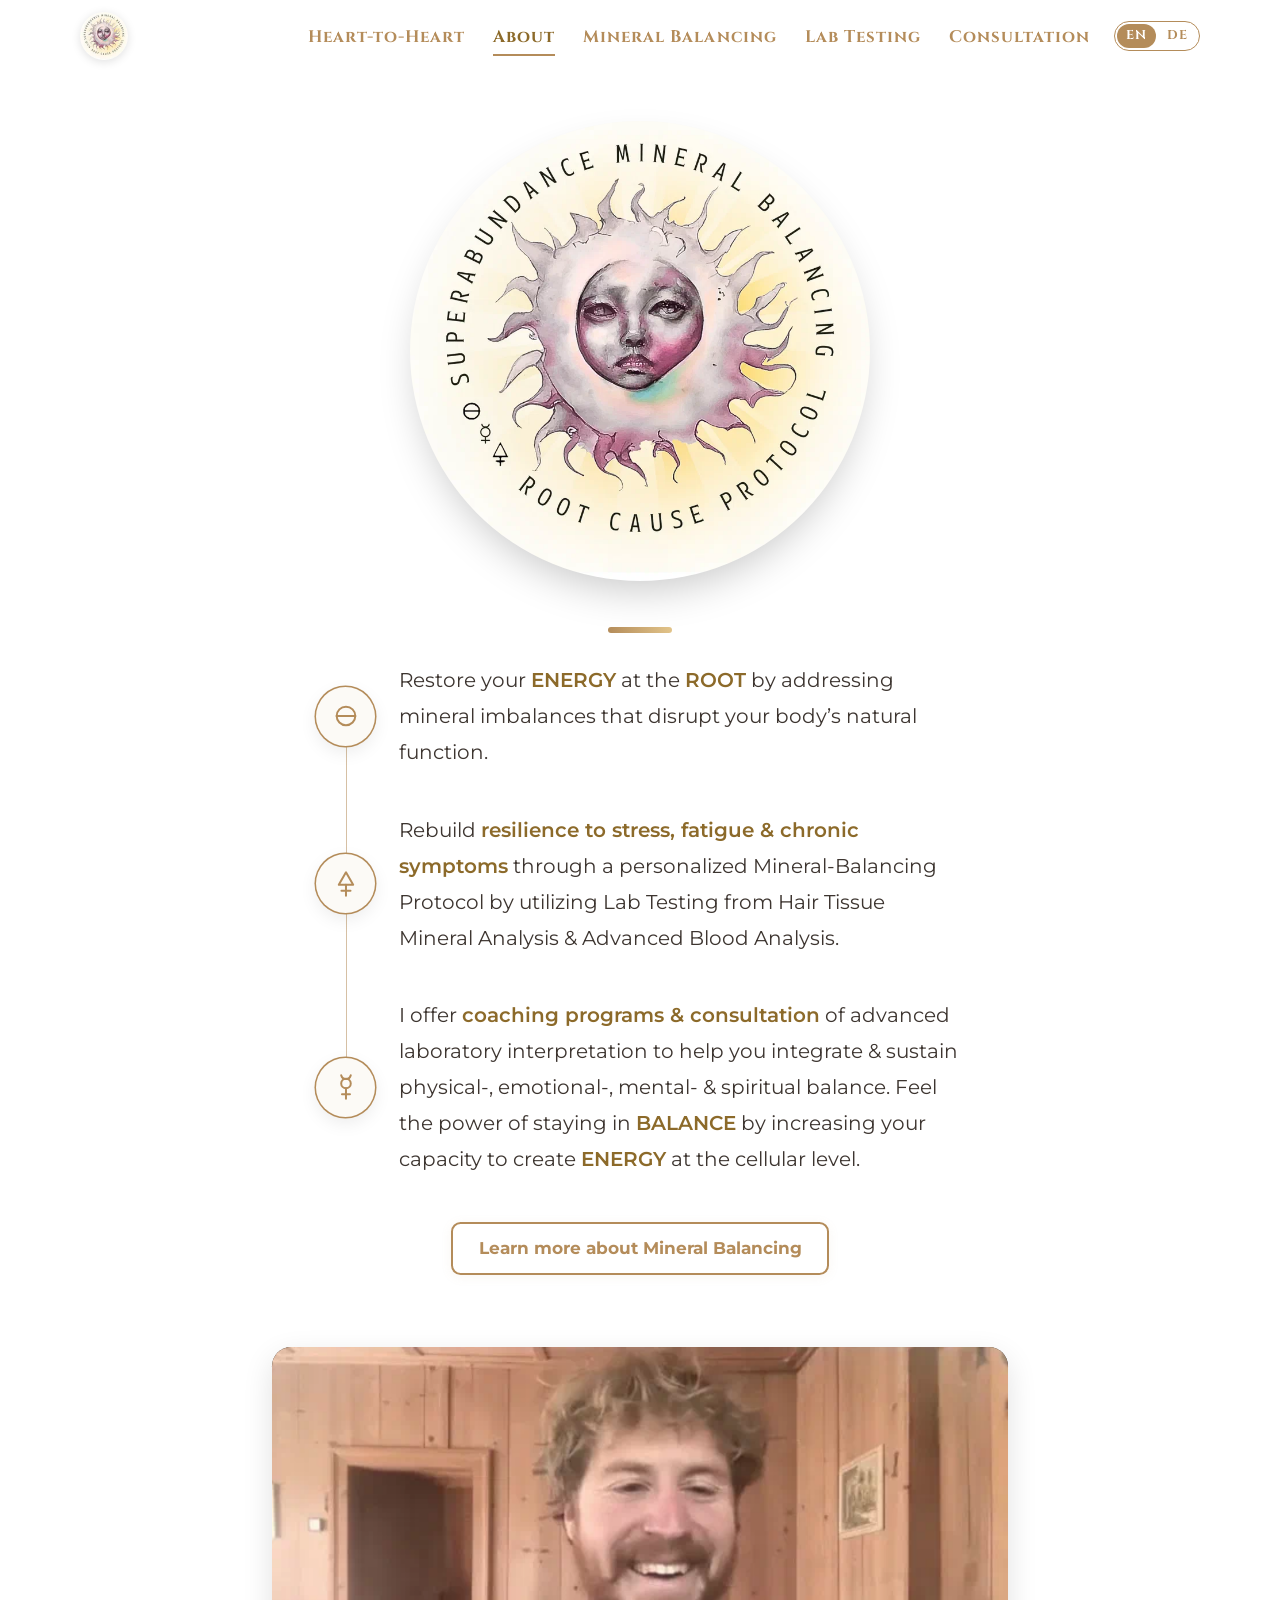
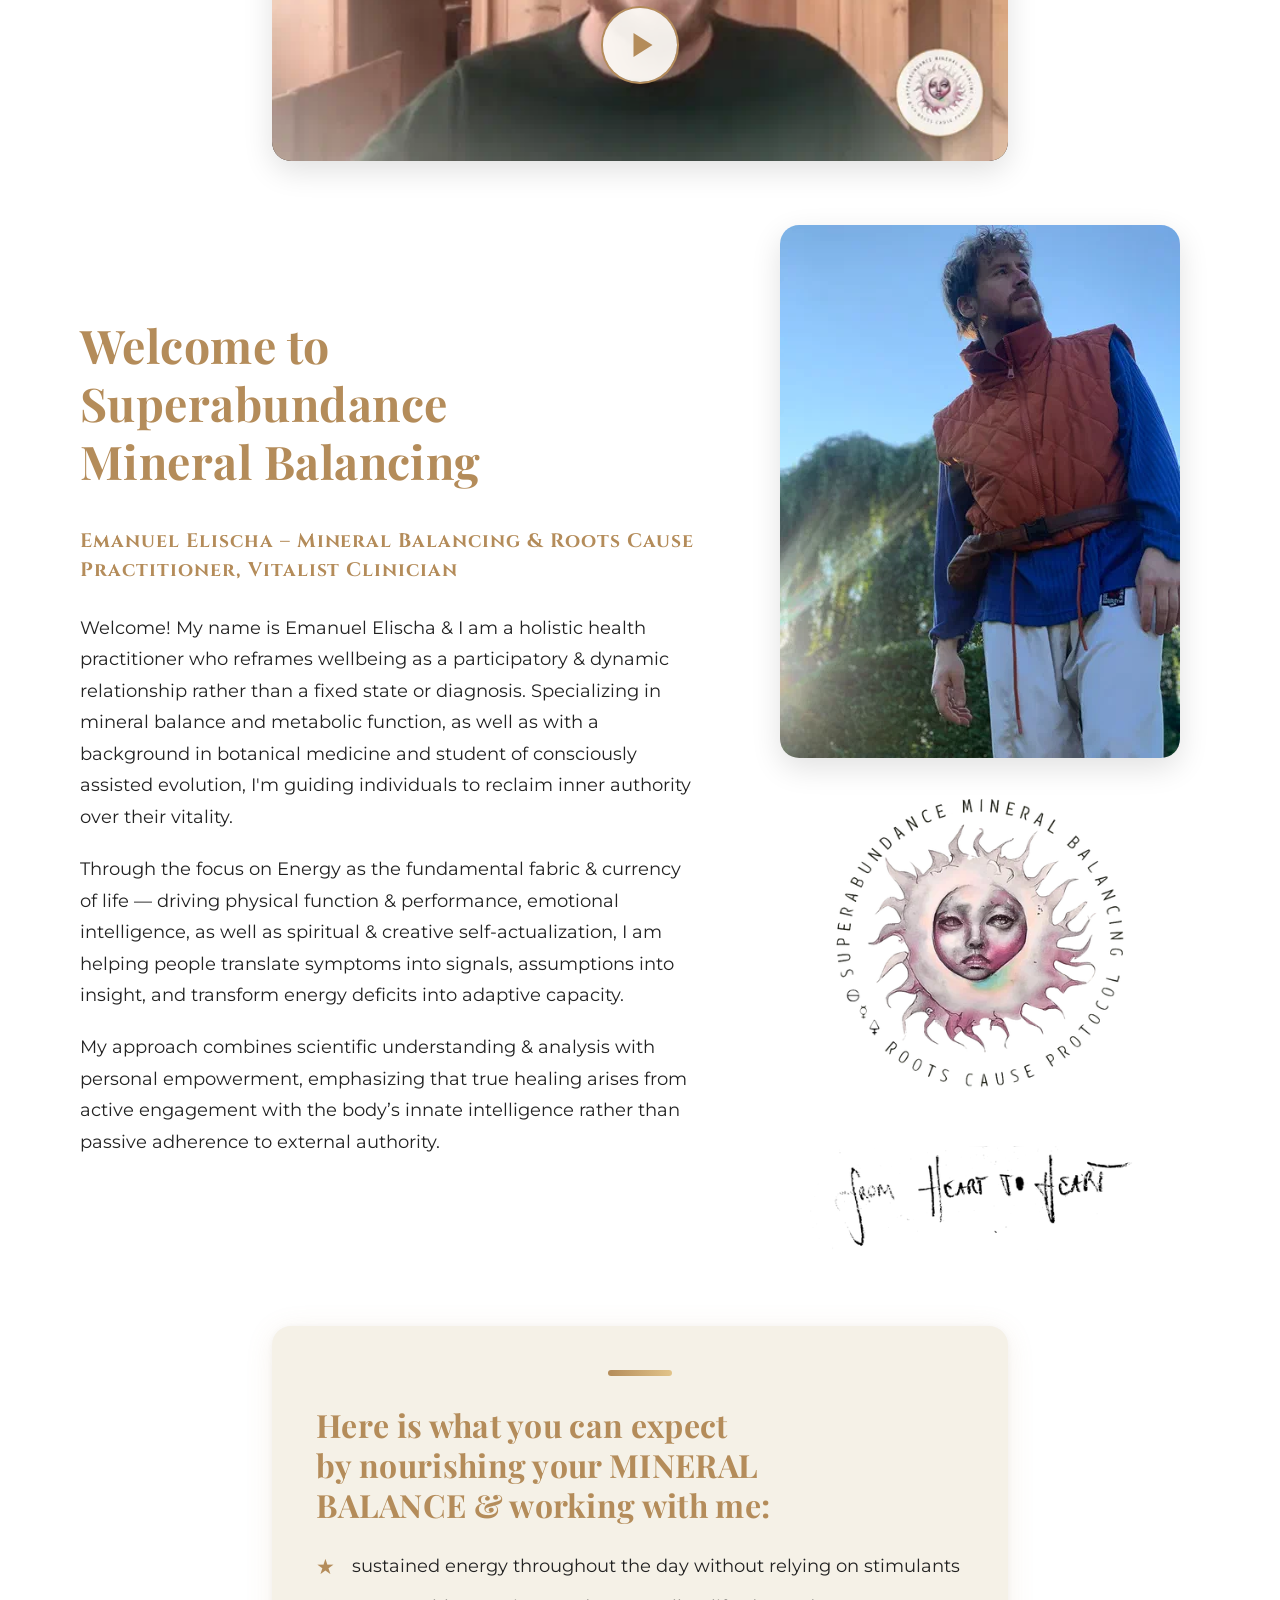
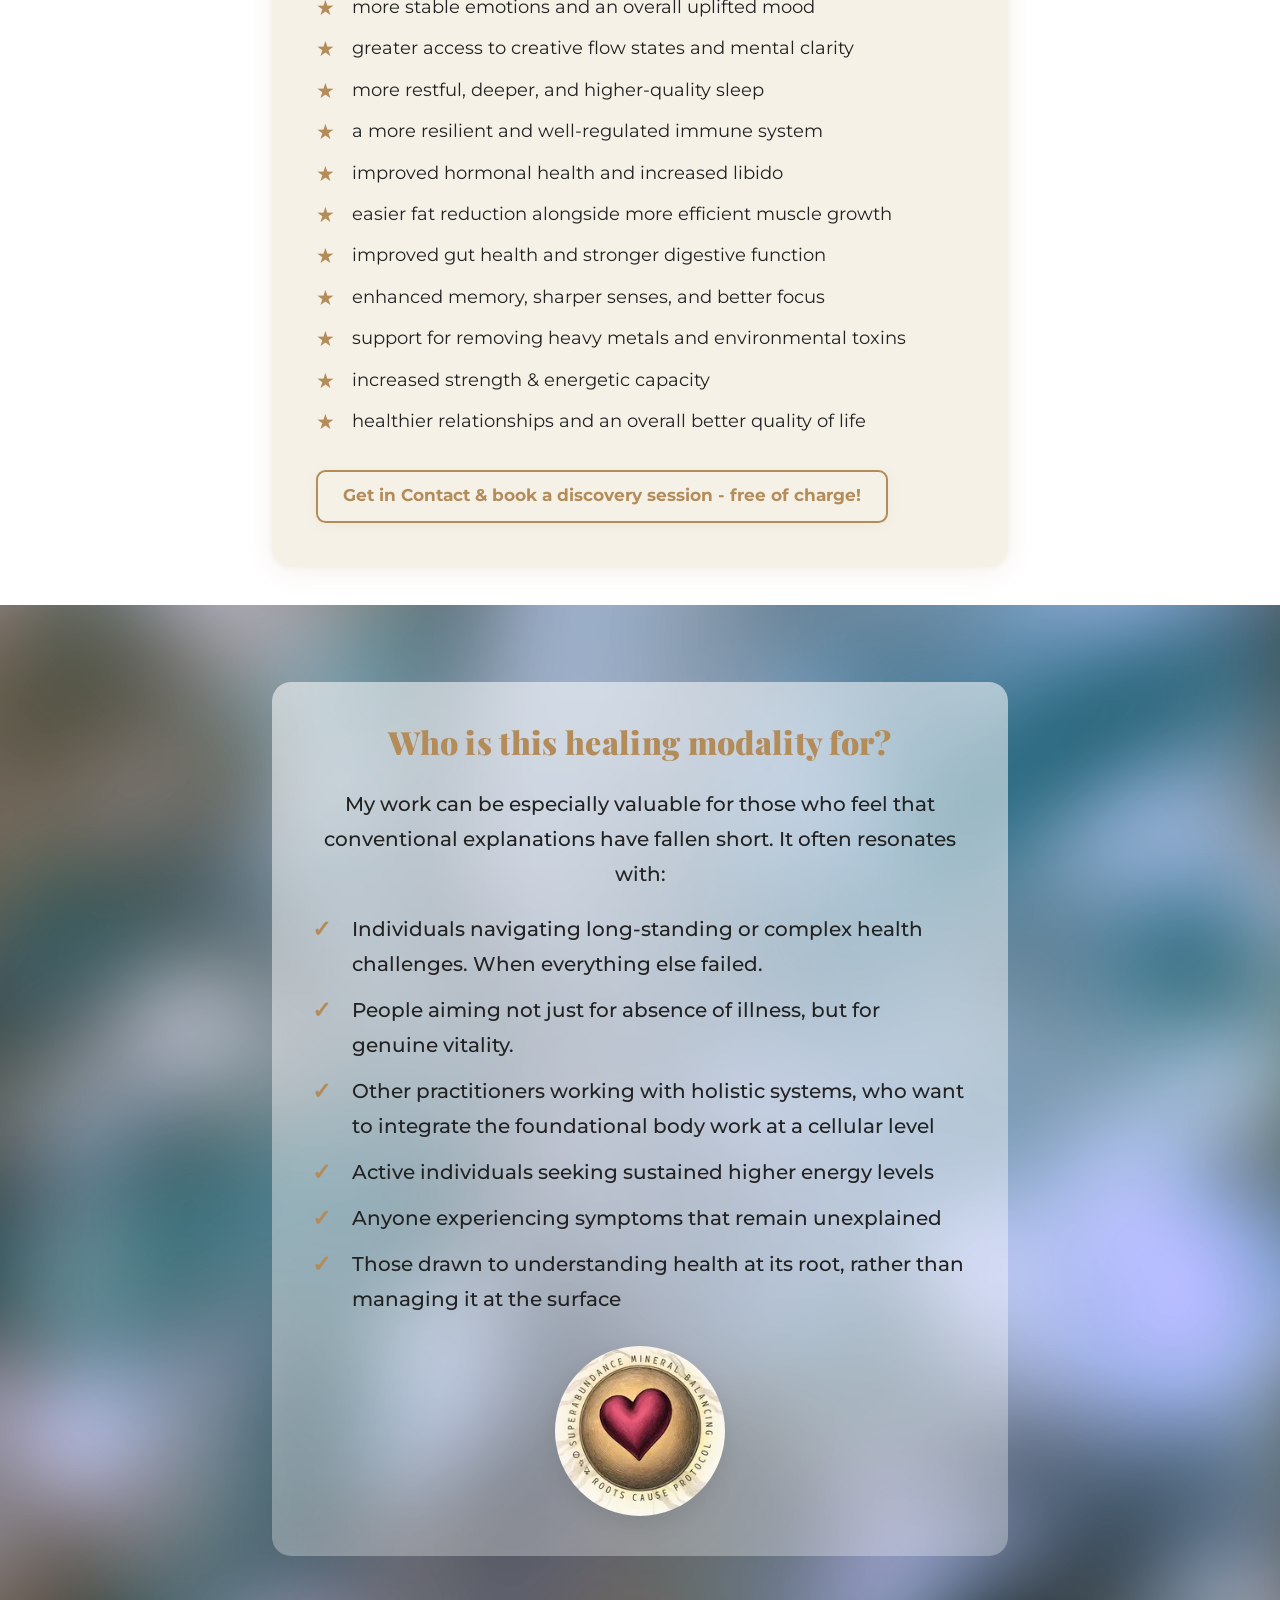
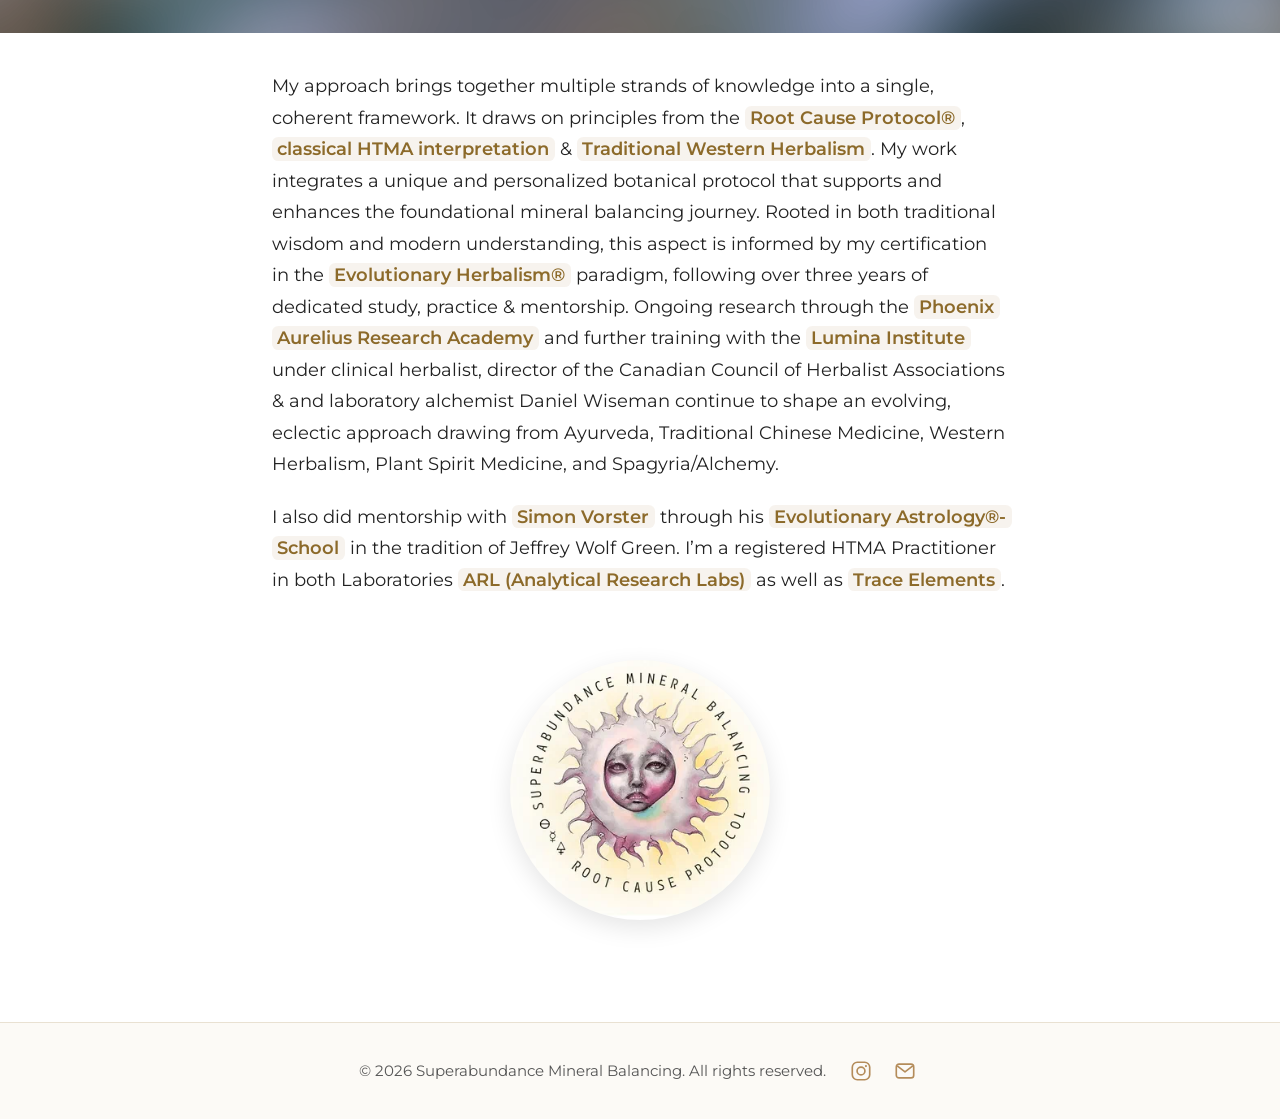
==== index.html @ fc43123b "Publish website – 2026-11-12 09:58" ====
<!doctype html><html lang=en><head><meta name=generator content="Hugo 0.167.0"><meta charset=utf-8><script>document.documentElement.classList.add("js")</script><meta name=viewport content="width=device-width,initial-scale=1"><title>Superabundance Mineral Balancing</title><meta property="og:title" content="Superabundance Mineral Balancing"><meta property="og:type" content="website"><meta property="og:url" content="https://www.mineralbalance.art/index.html"><link rel=canonical href=https://www.mineralbalance.art/index.html><link rel=alternate hreflang=en href=https://www.mineralbalance.art/index.html><link rel=alternate hreflang=de-CH href=https://www.mineralbalance.art/de/index.html><link rel=alternate hreflang=x-default href=https://www.mineralbalance.art/index.html><meta name=theme-color content="#b48c5a"><meta property="og:image" content="https://www.mineralbalance.art/images/logo_hu_8a85af914919e62c.png"><link rel=icon type=image/png href=/images/logo_hu_637a276c132815b5.png><link rel=apple-touch-icon href=/images/logo_hu_89be83c4764aff79.png><link rel=preload href=/fonts/montserrat-latin-400-normal.woff2 as=font type=font/woff2 crossorigin><link rel=preload href=/fonts/playfair-display-latin-700-normal.woff2 as=font type=font/woff2 crossorigin><link rel=stylesheet href=/css/main.min.4b8fcf75a2ac9144c8eb5d2b32657d158ca0a9633db8b2540207feea4e551b35.css integrity="sha256-S4/PdaKskUTI610rMmV9FYygqWM9uLJUAgf+6k5VGzU="></head><body><header class=site-header id=top><div class=site-header__inner><a class=site-header__logo href=/index.html><img src=/images/logo_hu_9837715780689962.webp srcset="/images/logo_hu_80799348069d37bd.webp 96w, /images/logo_hu_9837715780689962.webp 192w" sizes=48px width=192 height=192 alt="Superabundance Mineral Balancing Logo" loading=eager decoding=async>
</a><button class=menu-toggle type=button aria-controls=site-nav aria-expanded=false aria-label=Menu>
<span></span><span></span><span></span></button><nav class=site-nav id=site-nav><ul><li><a href=/heart-to-heart.html>Heart-to-Heart</a></li><li><a href=/index.html aria-current=page>About</a></li><li><a href=/mineral-balancing.html>Mineral Balancing</a></li><li><a href=/lab-testing.html>Lab Testing</a></li><li><a href=/consultation.html>Consultation</a></li></ul></nav><nav class=lang-switch aria-label=Language><span class="lang-switch__item is-current" aria-current=true>EN</span>
<a class=lang-switch__item href=/de/index.html hreflang=de-CH lang=de-CH title=Deutsch>DE</a></nav></div></header><main id=main><div class=big-logo><img src=/images/logo_hu_7014ba922950f0e9.webp srcset="/images/logo_hu_47f7d34fcc0cd9c9.webp 400w, /images/logo_hu_7014ba922950f0e9.webp 800w" sizes="(max-width: 600px) 80vw, 460px" width=800 height=800 alt="Superabundance Mineral Balancing Logo" loading=eager decoding=async class=big-logo__img></div><section data-section=0 class="block block--symbols"><div class="container container--narrow"><div class="card card--cream reveal"><span class=accent-bar aria-hidden=true></span><ul class=symbols><li><span class="symbols__icon symbols__icon--svg" aria-hidden=true><svg viewBox="0 0 24 24" focusable="false"><circle cx="12" cy="12" r="7"/><path d="M5 12h14"/></svg></span><div class=symbols__text>Restore your <strong>ENERGY</strong> at the <strong>ROOT</strong> by addressing mineral imbalances that disrupt your body’s natural function.</div></li><li><span class="symbols__icon symbols__icon--svg" aria-hidden=true><svg viewBox="0 0 24 24" focusable="false"><path d="M12 3.2 6.6 12.6h10.8z"/><path d="M12 12.6v8.2M8.6 17h6.8"/></svg></span><div class=symbols__text>Rebuild <strong>resilience to stress, fatigue & chronic symptoms</strong> through a personalized Mineral-Balancing Protocol by utilizing Lab Testing from Hair Tissue Mineral Analysis & Advanced Blood Analysis.</div></li><li><span class="symbols__icon symbols__icon--svg" aria-hidden=true><svg viewBox="0 0 24 24" focusable="false"><path d="M8.4 3.2a3.7 3.7.0 007.2.0"/><circle cx="12" cy="9.4" r="3.6"/><path d="M12 13v7.8M9 17.4h6"/></svg></span><div class=symbols__text>I offer <strong>coaching programs & consultation</strong> of advanced laboratory interpretation to help you integrate & sustain physical-, emotional-, mental- & spiritual balance. Feel the power of staying in <mark>BALANCE</mark> by increasing your capacity to create <mark>ENERGY</mark> at the cellular level.</div></li></ul><p class=btn-row><a class=btn href=/mineral-balancing.html>Learn more about Mineral Balancing</a></p></div></div></section><section data-section=1 class="block block--video"><div class="container container--narrow"><div class="video reveal" data-yt=_yF64NBjmhI><button class=video__play type=button aria-label="Play the video: Emanuel Elischa in conversation with The Root Cause Protocol – a student story"><img src=/images/video-rcp-student-story_hu_69161c2878de1433.webp srcset="/images/video-rcp-student-story_hu_a04763334214ba7d.webp 640w, /images/video-rcp-student-story_hu_e2fc610ab029ebe3.webp 960w, /images/video-rcp-student-story_hu_69161c2878de1433.webp 1280w" sizes="(max-width: 700px) 92vw, 620px" width=1280 height=720 alt loading=lazy decoding=async class=video__poster>
<span class=video__btn aria-hidden=true></span></button></div></div></section><section data-section=2 class="block block--bio"><div class="container bio"><div class="bio__text reveal"><h1 class="heading heading--xl">Welcome to Superabundance Mineral Balancing</h1><p class=eyebrow>Emanuel Elischa – Mineral Balancing & Roots Cause Practitioner, Vitalist Clinician</p><div class=prose><p>Welcome! My name is Emanuel Elischa & I am a holistic health practitioner who reframes wellbeing as a participatory & dynamic relationship rather than a fixed state or diagnosis. Specializing in mineral balance and metabolic function, as well as with a background in botanical medicine and student of consciously assisted evolution, I'm guiding individuals to reclaim inner authority over their vitality.</p><p>Through the focus on Energy as the fundamental fabric & currency of life — driving physical function & performance, emotional intelligence, as well as spiritual & creative self-actualization, I am helping people translate symptoms into signals, assumptions into insight, and transform energy deficits into adaptive capacity.</p><p>My approach combines scientific understanding & analysis with personal empowerment, emphasizing that true healing arises from active engagement with the body’s innate intelligence rather than passive adherence to external authority.</p></div></div><div class="bio__images reveal"><img src=/images/bio-picture_hu_fc9cd95ae36ad8bd.webp srcset="/images/bio-picture_hu_140bb33b3e9c72e7.webp 400w, /images/bio-picture_hu_fc9cd95ae36ad8bd.webp 800w" sizes="(max-width: 860px) 80vw, 400px" width=800 height=1067 alt="Emanuel Elischa" loading=lazy decoding=async class=bio__photo><img src=/images/logo-ii_hu_272fe76ad7a1bd4b.webp srcset="/images/logo-ii_hu_db024f4088c78225.webp 400w, /images/logo-ii_hu_272fe76ad7a1bd4b.webp 800w" sizes="(max-width: 860px) 80vw, 400px" width=800 height=800 alt="Logo II" loading=lazy decoding=async class=bio__deco><img src=/images/heart_hu_82060b11c9ac6905.webp srcset="/images/heart_hu_c30ba520bc79b9.webp 400w, /images/heart_hu_82060b11c9ac6905.webp 800w" sizes="(max-width: 860px) 80vw, 400px" width=800 height=244 alt=Heart loading=lazy decoding=async class=bio__deco></div></div></section><section data-section=3 class="block block--list"><div class="container container--narrow"><div class="card card--cream reveal"><span class=accent-bar aria-hidden=true></span><h2 class=heading>Here is what you can expect by nourishing your MINERAL BALANCE & working with me:</h2><ul class="icon-list icon-list--star"><li>sustained energy throughout the day without relying on stimulants</li><li>more stable emotions and an overall uplifted mood</li><li>greater access to creative flow states and mental clarity</li><li>more restful, deeper, and higher-quality sleep</li><li>a more resilient and well-regulated immune system</li><li>improved hormonal health and increased libido</li><li>easier fat reduction alongside more efficient muscle growth</li><li>improved gut health and stronger digestive function</li><li>enhanced memory, sharper senses, and better focus</li><li>support for removing heavy metals and environmental toxins</li><li>increased strength & energetic capacity</li><li>healthier relationships and an overall better quality of life</li></ul><p class=btn-row><a class=btn href=/consultation.html>Get in Contact & book a discovery session - free of charge!</a></p></div></div></section><section data-section=4 class="block banner banner--large banner--soft banner--content"><div class=banner__media data-parallax><img src=/images/colors_hu_4dba9ee9155b356d.webp srcset="/images/colors_hu_c1d6736e28316f07.webp 400w, /images/colors_hu_4dba9ee9155b356d.webp 700w" sizes=100vw width=700 height=700 alt=Colors loading=lazy decoding=async></div><div class="banner__content reveal"><h2 class=heading>Who is this healing modality for?</h2><p>My work can be especially valuable for those who feel that conventional explanations have fallen short. It often resonates with:</p><ul class="icon-list icon-list--check"><li>Individuals navigating long-standing or complex health challenges. When everything else failed.</li><li>People aiming not just for absence of illness, but for genuine vitality.</li><li>Other practitioners working with holistic systems, who want to integrate the foundational body work at a cellular level</li><li>Active individuals seeking sustained higher energy levels</li><li>Anyone experiencing symptoms that remain unexplained</li><li>Those drawn to understanding health at its root, rather than managing it at the surface</li></ul><div class=banner__badge><img src=/images/heart-iii_hu_4d1758b0c8886861.webp srcset="/images/heart-iii_hu_1c39a48fb2732318.webp 200w, /images/heart-iii_hu_4d1758b0c8886861.webp 400w" sizes=180px width=400 height=400 alt="Heart III Logo" loading=lazy decoding=async></div></div></section><section data-section=5 class="block block--text block--plain"><div class="container container--narrow"><div class="prose reveal"><p>My approach brings together multiple strands of knowledge into a single, coherent framework. It draws on principles from the <mark>Root Cause Protocol®</mark>, <mark>classical HTMA interpretation</mark> & <mark>Traditional Western Herbalism</mark>. My work integrates a unique and personalized botanical protocol that supports and enhances the foundational mineral balancing journey. Rooted in both traditional wisdom and modern understanding, this aspect is informed by my certification in the <mark>Evolutionary Herbalism®</mark> paradigm, following over three years of dedicated study, practice & mentorship. Ongoing research through the <mark>Phoenix Aurelius Research Academy</mark> and further training with the <mark>Lumina Institute</mark> under clinical herbalist, director of the Canadian Council of Herbalist Associations & and laboratory alchemist Daniel Wiseman continue to shape an evolving, eclectic approach drawing from Ayurveda, Traditional Chinese Medicine, Western Herbalism, Plant Spirit Medicine, and Spagyria/Alchemy.</p><p>I also did mentorship with <mark>Simon Vorster</mark> through his <mark>Evolutionary Astrology®-School</mark> in the tradition of Jeffrey Wolf Green. I’m a registered HTMA Practitioner in both Laboratories <mark>ARL (Analytical Research Labs)</mark> as well as <mark>Trace Elements</mark>.</p></div></div></section><section data-section=6 class="block block--image"><figure class="figure figure--small figure--round reveal"><img src=/images/logo_hu_629ca933a28e6f5.webp srcset="/images/logo_hu_aba7d4c721381f32.webp 320w, /images/logo_hu_629ca933a28e6f5.webp 640w" sizes="(max-width: 600px) 70vw, 320px" width=640 height=640 alt="Superabundance Mineral Balancing Logo" loading=lazy decoding=async></figure></section></main><footer class=site-footer><div class=site-footer__inner><p class=site-footer__text>© 2026 Superabundance Mineral Balancing. All rights reserved.</p><div class=site-footer__icons><a href=https://www.instagram.com/emanuelelischa/ target=_blank rel=noopener aria-label=Instagram><svg width="22" height="22" viewBox="0 0 24 24" aria-hidden="true"><rect x="2.5" y="2.5" width="19" height="19" rx="5.5" fill="none" stroke="currentColor" stroke-width="1.8"/><circle cx="12" cy="12" r="4.3" fill="none" stroke="currentColor" stroke-width="1.8"/><circle cx="17.4" cy="6.6" r="1.2" fill="currentColor"/></svg>
</a><a href=mailto:emanuel@mineralbalance.art aria-label=Email><svg width="22" height="22" viewBox="0 0 24 24" aria-hidden="true"><rect x="2.5" y="4.5" width="19" height="15" rx="3" fill="none" stroke="currentColor" stroke-width="1.8"/><path d="M3.5 6.5 12 13l8.5-6.5" fill="none" stroke="currentColor" stroke-width="1.8" stroke-linejoin="round"/></svg></a></div></div><a class=to-top href=#top aria-label="Scroll to top">↑</a></footer><script src=/js/main.5cf2bb1c7fda51e7bdd379d4428d09838d844a2b77fb40c2e12cea33b669aa6e.js integrity="sha256-XPK7HH/aUee903nUQo0Jg42ESit3+0DC4SzqM7Zpqm4=" defer></script></body></html>
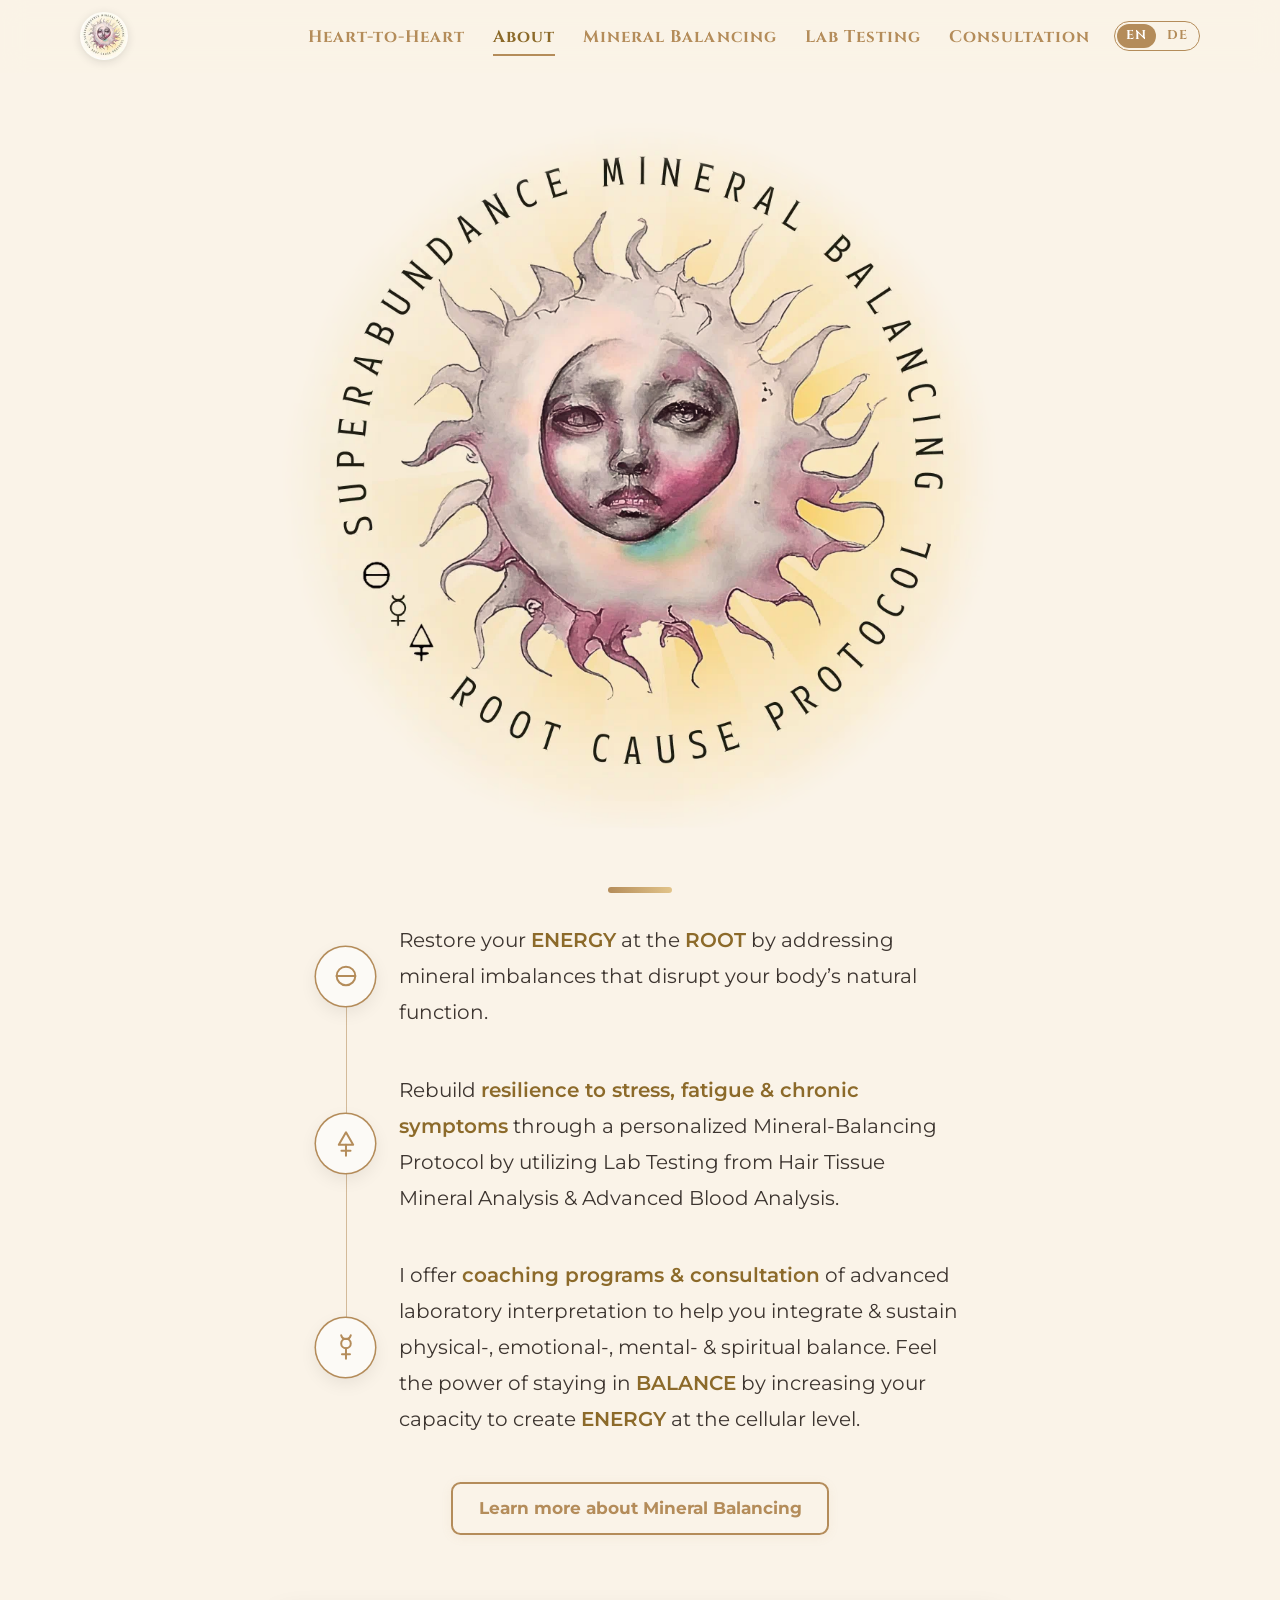
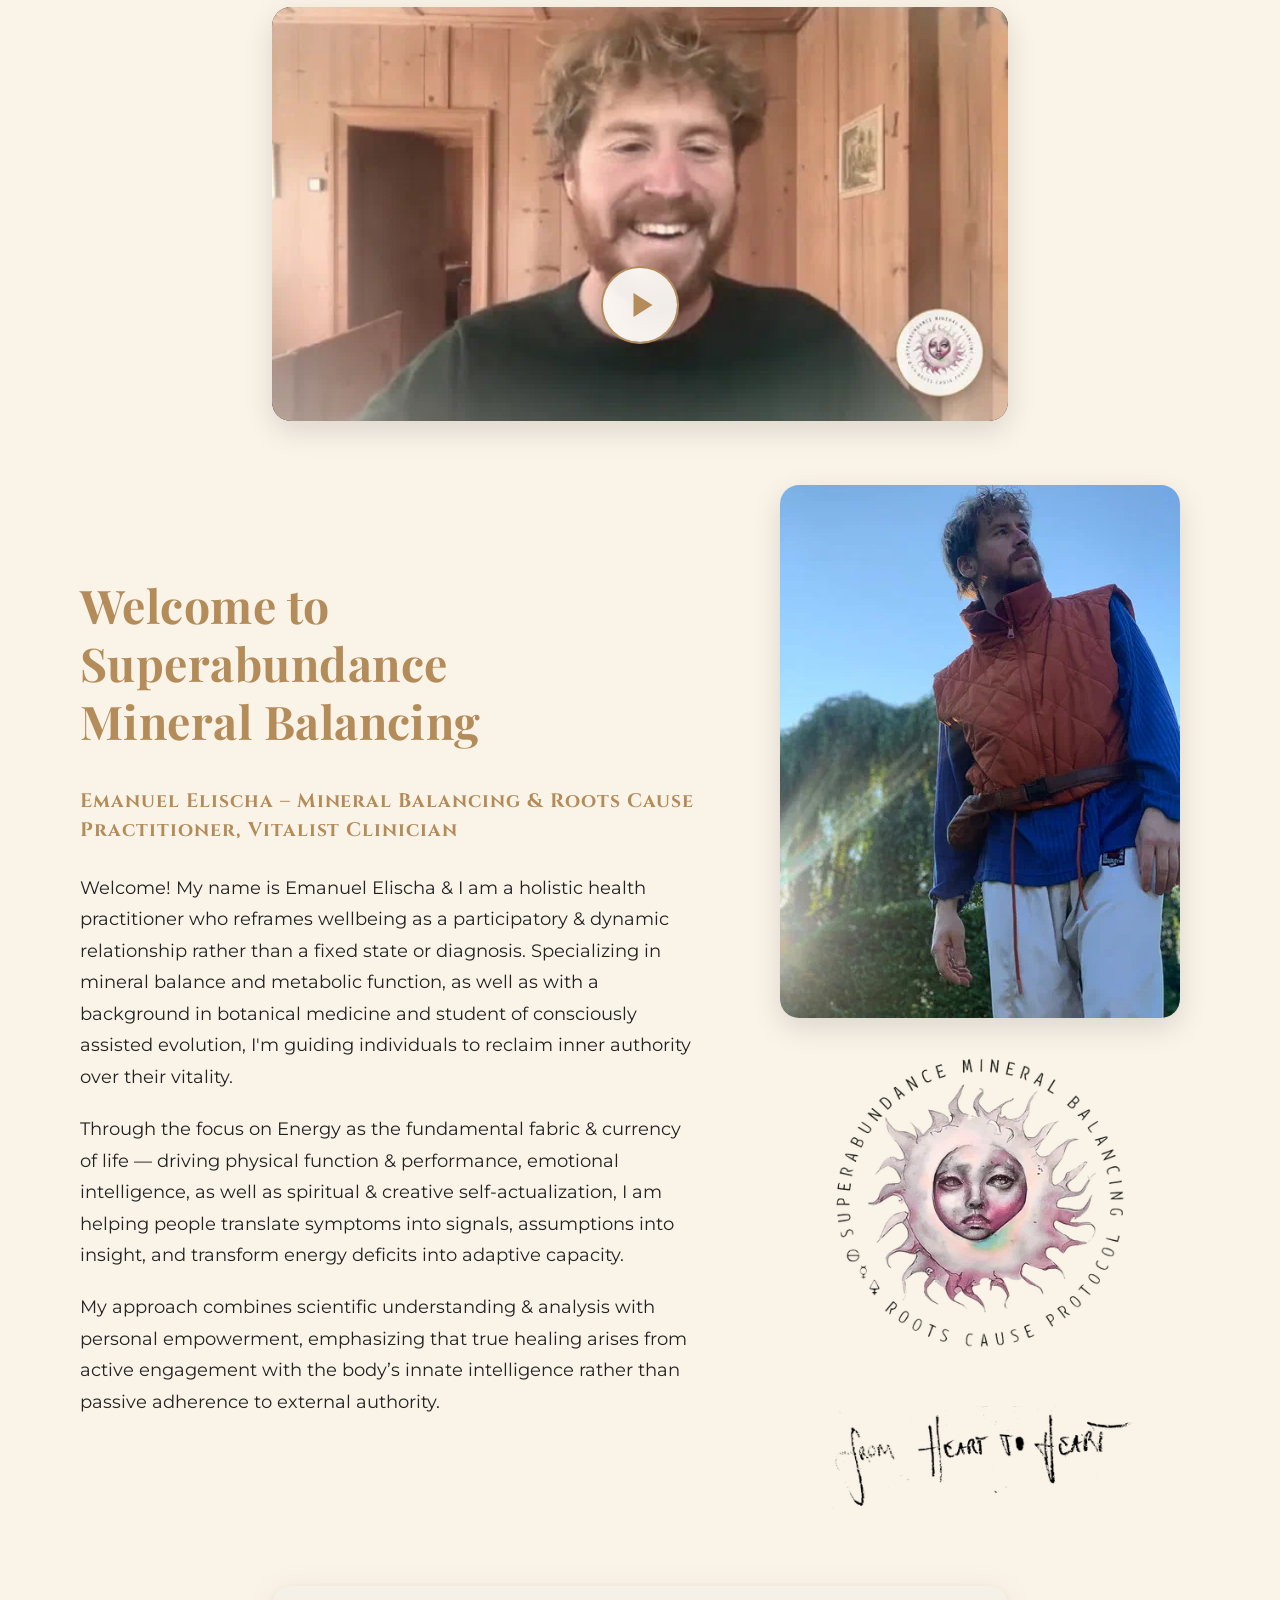
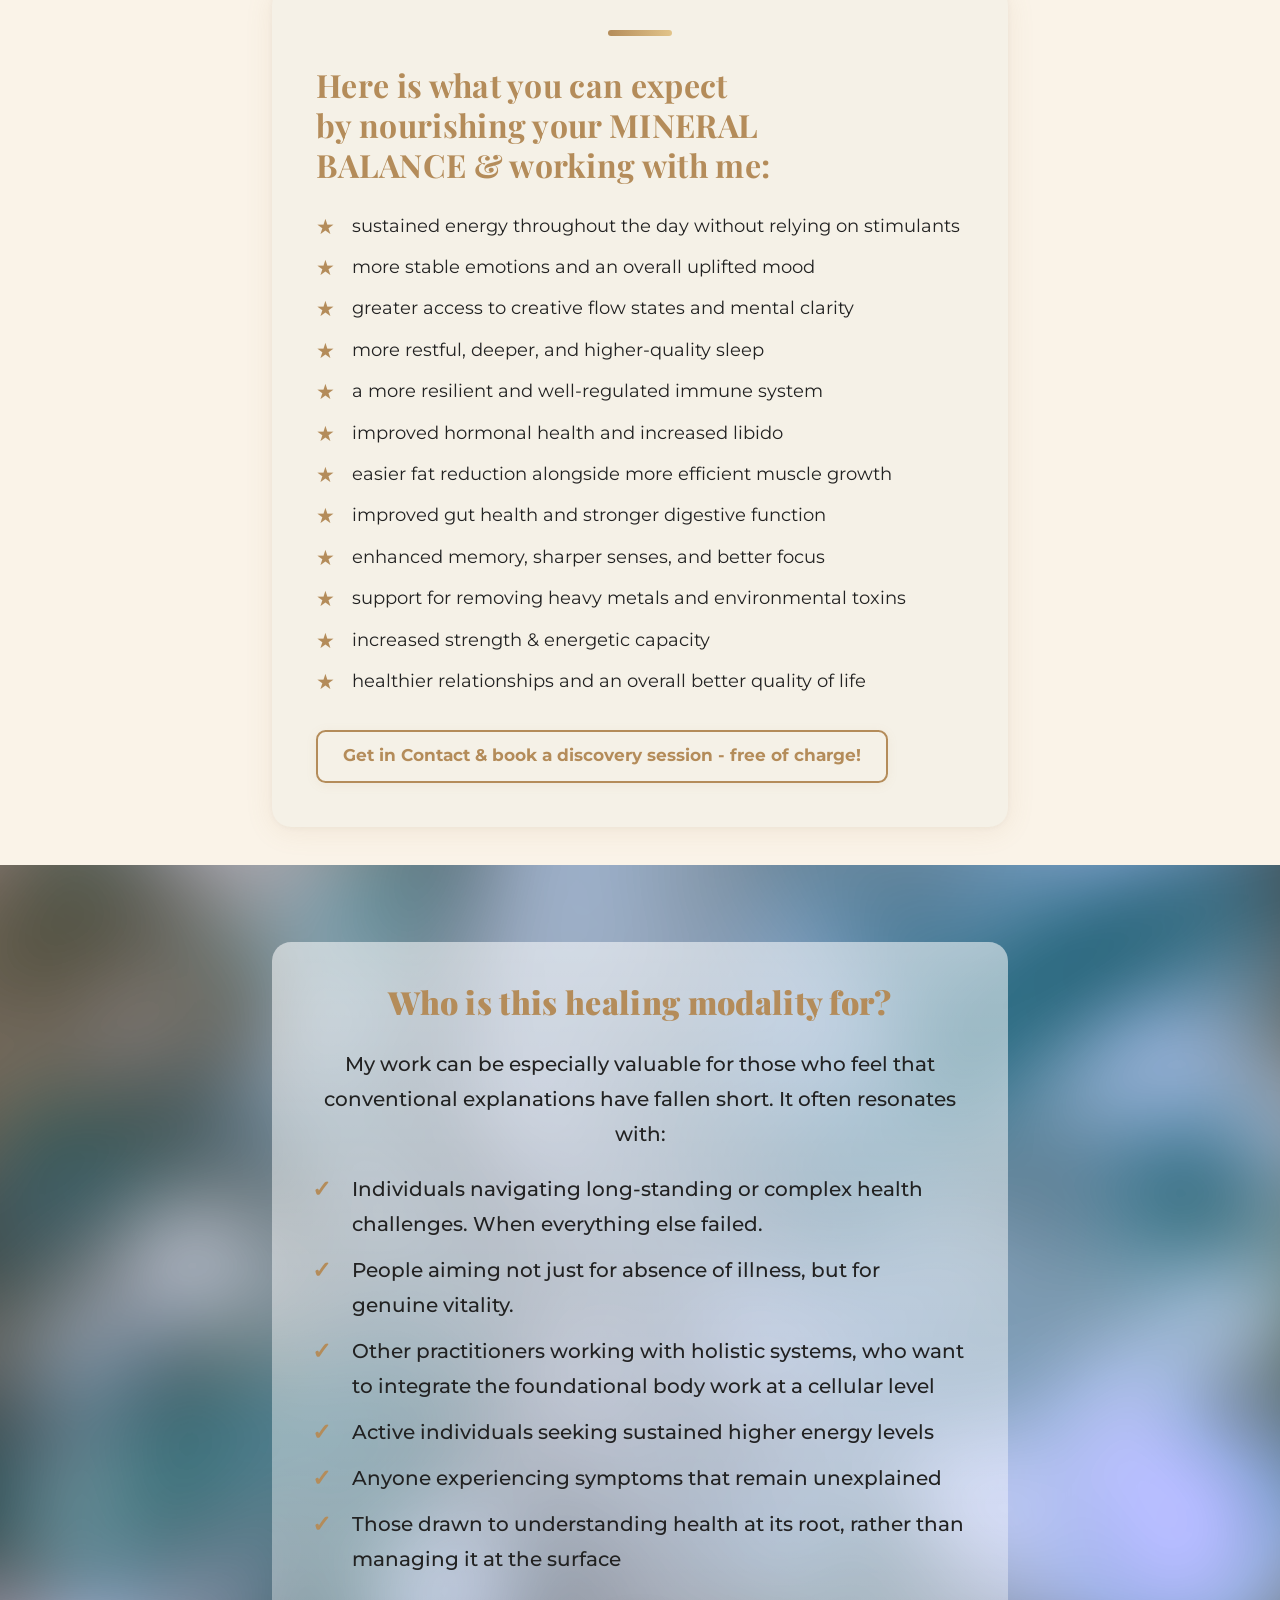
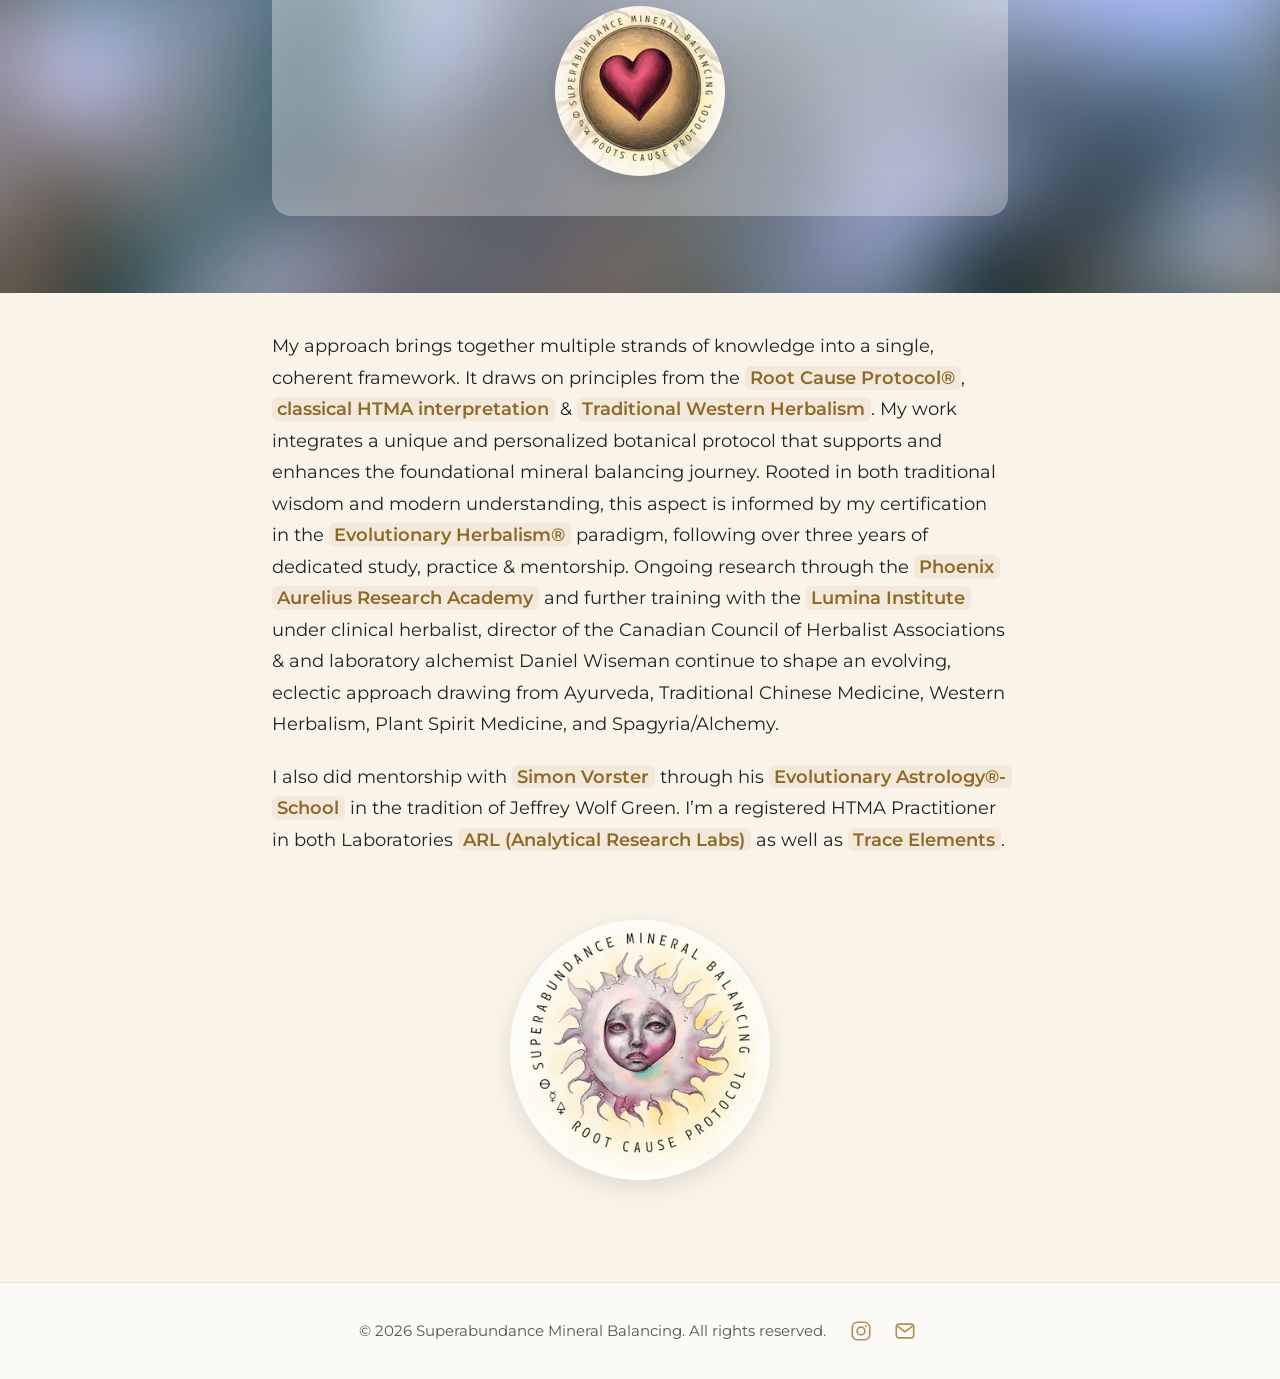
==== commit ce898522: "Publish website – 2026-11-12 10:17" ====
--- a/index.html
+++ b/index.html
@@ -1,6 +1,6 @@
-<!doctype html><html lang=en><head><meta name=generator content="Hugo 0.167.0"><meta charset=utf-8><script>document.documentElement.classList.add("js")</script><meta name=viewport content="width=device-width,initial-scale=1"><title>Superabundance Mineral Balancing</title><meta property="og:title" content="Superabundance Mineral Balancing"><meta property="og:type" content="website"><meta property="og:url" content="https://www.mineralbalance.art/index.html"><link rel=canonical href=https://www.mineralbalance.art/index.html><link rel=alternate hreflang=en href=https://www.mineralbalance.art/index.html><link rel=alternate hreflang=de-CH href=https://www.mineralbalance.art/de/index.html><link rel=alternate hreflang=x-default href=https://www.mineralbalance.art/index.html><meta name=theme-color content="#b48c5a"><meta property="og:image" content="https://www.mineralbalance.art/images/logo_hu_8a85af914919e62c.png"><link rel=icon type=image/png href=/images/logo_hu_637a276c132815b5.png><link rel=apple-touch-icon href=/images/logo_hu_89be83c4764aff79.png><link rel=preload href=/fonts/montserrat-latin-400-normal.woff2 as=font type=font/woff2 crossorigin><link rel=preload href=/fonts/playfair-display-latin-700-normal.woff2 as=font type=font/woff2 crossorigin><link rel=stylesheet href=/css/main.min.4b8fcf75a2ac9144c8eb5d2b32657d158ca0a9633db8b2540207feea4e551b35.css integrity="sha256-S4/PdaKskUTI610rMmV9FYygqWM9uLJUAgf+6k5VGzU="></head><body><header class=site-header id=top><div class=site-header__inner><a class=site-header__logo href=/index.html><img src=/images/logo_hu_9837715780689962.webp srcset="/images/logo_hu_80799348069d37bd.webp 96w, /images/logo_hu_9837715780689962.webp 192w" sizes=48px width=192 height=192 alt="Superabundance Mineral Balancing Logo" loading=eager decoding=async>
+<!doctype html><html lang=en><head><meta name=generator content="Hugo 0.167.0"><meta charset=utf-8><script>document.documentElement.classList.add("js")</script><meta name=viewport content="width=device-width,initial-scale=1"><title>Superabundance Mineral Balancing</title><meta property="og:title" content="Superabundance Mineral Balancing"><meta property="og:type" content="website"><meta property="og:url" content="https://www.mineralbalance.art/index.html"><link rel=canonical href=https://www.mineralbalance.art/index.html><link rel=alternate hreflang=en href=https://www.mineralbalance.art/index.html><link rel=alternate hreflang=de-CH href=https://www.mineralbalance.art/de/index.html><link rel=alternate hreflang=x-default href=https://www.mineralbalance.art/index.html><meta name=theme-color content="#b48c5a"><meta property="og:image" content="https://www.mineralbalance.art/images/logo_hu_8a85af914919e62c.png"><link rel=icon type=image/png href=/images/logo_hu_637a276c132815b5.png><link rel=apple-touch-icon href=/images/logo_hu_89be83c4764aff79.png><link rel=preload href=/fonts/montserrat-latin-400-normal.woff2 as=font type=font/woff2 crossorigin><link rel=preload href=/fonts/playfair-display-latin-700-normal.woff2 as=font type=font/woff2 crossorigin><link rel=stylesheet href=/css/main.min.4da6ebddfb31af2676534e3f5c1b17971062fa11a8a226a888ee30180193b585.css integrity="sha256-Tabr3fsxryZ2U04/XBsXlxBi+hGooiaoiO4wGAGTtYU="></head><body><header class=site-header id=top><div class=site-header__inner><a class=site-header__logo href=/index.html><img src=/images/logo_hu_9837715780689962.webp srcset="/images/logo_hu_80799348069d37bd.webp 96w, /images/logo_hu_9837715780689962.webp 192w" sizes=48px width=192 height=192 alt="Superabundance Mineral Balancing Logo" loading=eager decoding=async>
 </a><button class=menu-toggle type=button aria-controls=site-nav aria-expanded=false aria-label=Menu>
 <span></span><span></span><span></span></button><nav class=site-nav id=site-nav><ul><li><a href=/heart-to-heart.html>Heart-to-Heart</a></li><li><a href=/index.html aria-current=page>About</a></li><li><a href=/mineral-balancing.html>Mineral Balancing</a></li><li><a href=/lab-testing.html>Lab Testing</a></li><li><a href=/consultation.html>Consultation</a></li></ul></nav><nav class=lang-switch aria-label=Language><span class="lang-switch__item is-current" aria-current=true>EN</span>
-<a class=lang-switch__item href=/de/index.html hreflang=de-CH lang=de-CH title=Deutsch>DE</a></nav></div></header><main id=main><div class=big-logo><img src=/images/logo_hu_7014ba922950f0e9.webp srcset="/images/logo_hu_47f7d34fcc0cd9c9.webp 400w, /images/logo_hu_7014ba922950f0e9.webp 800w" sizes="(max-width: 600px) 80vw, 460px" width=800 height=800 alt="Superabundance Mineral Balancing Logo" loading=eager decoding=async class=big-logo__img></div><section data-section=0 class="block block--symbols"><div class="container container--narrow"><div class="card card--cream reveal"><span class=accent-bar aria-hidden=true></span><ul class=symbols><li><span class="symbols__icon symbols__icon--svg" aria-hidden=true><svg viewBox="0 0 24 24" focusable="false"><circle cx="12" cy="12" r="7"/><path d="M5 12h14"/></svg></span><div class=symbols__text>Restore your <strong>ENERGY</strong> at the <strong>ROOT</strong> by addressing mineral imbalances that disrupt your body’s natural function.</div></li><li><span class="symbols__icon symbols__icon--svg" aria-hidden=true><svg viewBox="0 0 24 24" focusable="false"><path d="M12 3.2 6.6 12.6h10.8z"/><path d="M12 12.6v8.2M8.6 17h6.8"/></svg></span><div class=symbols__text>Rebuild <strong>resilience to stress, fatigue & chronic symptoms</strong> through a personalized Mineral-Balancing Protocol by utilizing Lab Testing from Hair Tissue Mineral Analysis & Advanced Blood Analysis.</div></li><li><span class="symbols__icon symbols__icon--svg" aria-hidden=true><svg viewBox="0 0 24 24" focusable="false"><path d="M8.4 3.2a3.7 3.7.0 007.2.0"/><circle cx="12" cy="9.4" r="3.6"/><path d="M12 13v7.8M9 17.4h6"/></svg></span><div class=symbols__text>I offer <strong>coaching programs & consultation</strong> of advanced laboratory interpretation to help you integrate & sustain physical-, emotional-, mental- & spiritual balance. Feel the power of staying in <mark>BALANCE</mark> by increasing your capacity to create <mark>ENERGY</mark> at the cellular level.</div></li></ul><p class=btn-row><a class=btn href=/mineral-balancing.html>Learn more about Mineral Balancing</a></p></div></div></section><section data-section=1 class="block block--video"><div class="container container--narrow"><div class="video reveal" data-yt=_yF64NBjmhI><button class=video__play type=button aria-label="Play the video: Emanuel Elischa in conversation with The Root Cause Protocol – a student story"><img src=/images/video-rcp-student-story_hu_69161c2878de1433.webp srcset="/images/video-rcp-student-story_hu_a04763334214ba7d.webp 640w, /images/video-rcp-student-story_hu_e2fc610ab029ebe3.webp 960w, /images/video-rcp-student-story_hu_69161c2878de1433.webp 1280w" sizes="(max-width: 700px) 92vw, 620px" width=1280 height=720 alt loading=lazy decoding=async class=video__poster>
+<a class=lang-switch__item href=/de/index.html hreflang=de-CH lang=de-CH title=Deutsch>DE</a></nav></div></header><main id=main><div class=big-logo><img src=/images/logo_hu_e9c4bedfbd7b5cb6.webp srcset="/images/logo_hu_daeb75fb59a59f2d.webp 500w, /images/logo_hu_e9c4bedfbd7b5cb6.webp 1000w" sizes="(max-width: 600px) 88vw, 720px" width=1000 height=1000 alt="Superabundance Mineral Balancing Logo" loading=eager decoding=async class=big-logo__img></div><section data-section=0 class="block block--symbols"><div class="container container--narrow"><div class="card card--cream reveal"><span class=accent-bar aria-hidden=true></span><ul class=symbols><li><span class="symbols__icon symbols__icon--svg" aria-hidden=true><svg viewBox="0 0 24 24" focusable="false"><circle cx="12" cy="12" r="7"/><path d="M5 12h14"/></svg></span><div class=symbols__text>Restore your <strong>ENERGY</strong> at the <strong>ROOT</strong> by addressing mineral imbalances that disrupt your body’s natural function.</div></li><li><span class="symbols__icon symbols__icon--svg" aria-hidden=true><svg viewBox="0 0 24 24" focusable="false"><path d="M12 3.2 6.6 12.6h10.8z"/><path d="M12 12.6v8.2M8.6 17h6.8"/></svg></span><div class=symbols__text>Rebuild <strong>resilience to stress, fatigue & chronic symptoms</strong> through a personalized Mineral-Balancing Protocol by utilizing Lab Testing from Hair Tissue Mineral Analysis & Advanced Blood Analysis.</div></li><li><span class="symbols__icon symbols__icon--svg" aria-hidden=true><svg viewBox="0 0 24 24" focusable="false"><path d="M8.4 3.2a3.7 3.7.0 007.2.0"/><circle cx="12" cy="9.4" r="3.6"/><path d="M12 13v7.8M9 17.4h6"/></svg></span><div class=symbols__text>I offer <strong>coaching programs & consultation</strong> of advanced laboratory interpretation to help you integrate & sustain physical-, emotional-, mental- & spiritual balance. Feel the power of staying in <mark>BALANCE</mark> by increasing your capacity to create <mark>ENERGY</mark> at the cellular level.</div></li></ul><p class=btn-row><a class=btn href=/mineral-balancing.html>Learn more about Mineral Balancing</a></p></div></div></section><section data-section=1 class="block block--video"><div class="container container--narrow"><div class="video reveal" data-yt=_yF64NBjmhI><button class=video__play type=button aria-label="Play the video: Emanuel Elischa in conversation with The Root Cause Protocol – a student story"><img src=/images/video-rcp-student-story_hu_69161c2878de1433.webp srcset="/images/video-rcp-student-story_hu_a04763334214ba7d.webp 640w, /images/video-rcp-student-story_hu_e2fc610ab029ebe3.webp 960w, /images/video-rcp-student-story_hu_69161c2878de1433.webp 1280w" sizes="(max-width: 700px) 92vw, 620px" width=1280 height=720 alt loading=lazy decoding=async class=video__poster>
 <span class=video__btn aria-hidden=true></span></button></div></div></section><section data-section=2 class="block block--bio"><div class="container bio"><div class="bio__text reveal"><h1 class="heading heading--xl">Welcome to Superabundance Mineral Balancing</h1><p class=eyebrow>Emanuel Elischa – Mineral Balancing & Roots Cause Practitioner, Vitalist Clinician</p><div class=prose><p>Welcome! My name is Emanuel Elischa & I am a holistic health practitioner who reframes wellbeing as a participatory & dynamic relationship rather than a fixed state or diagnosis. Specializing in mineral balance and metabolic function, as well as with a background in botanical medicine and student of consciously assisted evolution, I'm guiding individuals to reclaim inner authority over their vitality.</p><p>Through the focus on Energy as the fundamental fabric & currency of life — driving physical function & performance, emotional intelligence, as well as spiritual & creative self-actualization, I am helping people translate symptoms into signals, assumptions into insight, and transform energy deficits into adaptive capacity.</p><p>My approach combines scientific understanding & analysis with personal empowerment, emphasizing that true healing arises from active engagement with the body’s innate intelligence rather than passive adherence to external authority.</p></div></div><div class="bio__images reveal"><img src=/images/bio-picture_hu_fc9cd95ae36ad8bd.webp srcset="/images/bio-picture_hu_140bb33b3e9c72e7.webp 400w, /images/bio-picture_hu_fc9cd95ae36ad8bd.webp 800w" sizes="(max-width: 860px) 80vw, 400px" width=800 height=1067 alt="Emanuel Elischa" loading=lazy decoding=async class=bio__photo><img src=/images/logo-ii_hu_272fe76ad7a1bd4b.webp srcset="/images/logo-ii_hu_db024f4088c78225.webp 400w, /images/logo-ii_hu_272fe76ad7a1bd4b.webp 800w" sizes="(max-width: 860px) 80vw, 400px" width=800 height=800 alt="Logo II" loading=lazy decoding=async class=bio__deco><img src=/images/heart_hu_82060b11c9ac6905.webp srcset="/images/heart_hu_c30ba520bc79b9.webp 400w, /images/heart_hu_82060b11c9ac6905.webp 800w" sizes="(max-width: 860px) 80vw, 400px" width=800 height=244 alt=Heart loading=lazy decoding=async class=bio__deco></div></div></section><section data-section=3 class="block block--list"><div class="container container--narrow"><div class="card card--cream reveal"><span class=accent-bar aria-hidden=true></span><h2 class=heading>Here is what you can expect by nourishing your MINERAL BALANCE & working with me:</h2><ul class="icon-list icon-list--star"><li>sustained energy throughout the day without relying on stimulants</li><li>more stable emotions and an overall uplifted mood</li><li>greater access to creative flow states and mental clarity</li><li>more restful, deeper, and higher-quality sleep</li><li>a more resilient and well-regulated immune system</li><li>improved hormonal health and increased libido</li><li>easier fat reduction alongside more efficient muscle growth</li><li>improved gut health and stronger digestive function</li><li>enhanced memory, sharper senses, and better focus</li><li>support for removing heavy metals and environmental toxins</li><li>increased strength & energetic capacity</li><li>healthier relationships and an overall better quality of life</li></ul><p class=btn-row><a class=btn href=/consultation.html>Get in Contact & book a discovery session - free of charge!</a></p></div></div></section><section data-section=4 class="block banner banner--large banner--soft banner--content"><div class=banner__media data-parallax><img src=/images/colors_hu_4dba9ee9155b356d.webp srcset="/images/colors_hu_c1d6736e28316f07.webp 400w, /images/colors_hu_4dba9ee9155b356d.webp 700w" sizes=100vw width=700 height=700 alt=Colors loading=lazy decoding=async></div><div class="banner__content reveal"><h2 class=heading>Who is this healing modality for?</h2><p>My work can be especially valuable for those who feel that conventional explanations have fallen short. It often resonates with:</p><ul class="icon-list icon-list--check"><li>Individuals navigating long-standing or complex health challenges. When everything else failed.</li><li>People aiming not just for absence of illness, but for genuine vitality.</li><li>Other practitioners working with holistic systems, who want to integrate the foundational body work at a cellular level</li><li>Active individuals seeking sustained higher energy levels</li><li>Anyone experiencing symptoms that remain unexplained</li><li>Those drawn to understanding health at its root, rather than managing it at the surface</li></ul><div class=banner__badge><img src=/images/heart-iii_hu_4d1758b0c8886861.webp srcset="/images/heart-iii_hu_1c39a48fb2732318.webp 200w, /images/heart-iii_hu_4d1758b0c8886861.webp 400w" sizes=180px width=400 height=400 alt="Heart III Logo" loading=lazy decoding=async></div></div></section><section data-section=5 class="block block--text block--plain"><div class="container container--narrow"><div class="prose reveal"><p>My approach brings together multiple strands of knowledge into a single, coherent framework. It draws on principles from the <mark>Root Cause Protocol®</mark>, <mark>classical HTMA interpretation</mark> & <mark>Traditional Western Herbalism</mark>. My work integrates a unique and personalized botanical protocol that supports and enhances the foundational mineral balancing journey. Rooted in both traditional wisdom and modern understanding, this aspect is informed by my certification in the <mark>Evolutionary Herbalism®</mark> paradigm, following over three years of dedicated study, practice & mentorship. Ongoing research through the <mark>Phoenix Aurelius Research Academy</mark> and further training with the <mark>Lumina Institute</mark> under clinical herbalist, director of the Canadian Council of Herbalist Associations & and laboratory alchemist Daniel Wiseman continue to shape an evolving, eclectic approach drawing from Ayurveda, Traditional Chinese Medicine, Western Herbalism, Plant Spirit Medicine, and Spagyria/Alchemy.</p><p>I also did mentorship with <mark>Simon Vorster</mark> through his <mark>Evolutionary Astrology®-School</mark> in the tradition of Jeffrey Wolf Green. I’m a registered HTMA Practitioner in both Laboratories <mark>ARL (Analytical Research Labs)</mark> as well as <mark>Trace Elements</mark>.</p></div></div></section><section data-section=6 class="block block--image"><figure class="figure figure--small figure--round reveal"><img src=/images/logo_hu_629ca933a28e6f5.webp srcset="/images/logo_hu_aba7d4c721381f32.webp 320w, /images/logo_hu_629ca933a28e6f5.webp 640w" sizes="(max-width: 600px) 70vw, 320px" width=640 height=640 alt="Superabundance Mineral Balancing Logo" loading=lazy decoding=async></figure></section></main><footer class=site-footer><div class=site-footer__inner><p class=site-footer__text>© 2026 Superabundance Mineral Balancing. All rights reserved.</p><div class=site-footer__icons><a href=https://www.instagram.com/emanuelelischa/ target=_blank rel=noopener aria-label=Instagram><svg width="22" height="22" viewBox="0 0 24 24" aria-hidden="true"><rect x="2.5" y="2.5" width="19" height="19" rx="5.5" fill="none" stroke="currentColor" stroke-width="1.8"/><circle cx="12" cy="12" r="4.3" fill="none" stroke="currentColor" stroke-width="1.8"/><circle cx="17.4" cy="6.6" r="1.2" fill="currentColor"/></svg>
 </a><a href=mailto:emanuel@mineralbalance.art aria-label=Email><svg width="22" height="22" viewBox="0 0 24 24" aria-hidden="true"><rect x="2.5" y="4.5" width="19" height="15" rx="3" fill="none" stroke="currentColor" stroke-width="1.8"/><path d="M3.5 6.5 12 13l8.5-6.5" fill="none" stroke="currentColor" stroke-width="1.8" stroke-linejoin="round"/></svg></a></div></div><a class=to-top href=#top aria-label="Scroll to top">↑</a></footer><script src=/js/main.5cf2bb1c7fda51e7bdd379d4428d09838d844a2b77fb40c2e12cea33b669aa6e.js integrity="sha256-XPK7HH/aUee903nUQo0Jg42ESit3+0DC4SzqM7Zpqm4=" defer></script></body></html>
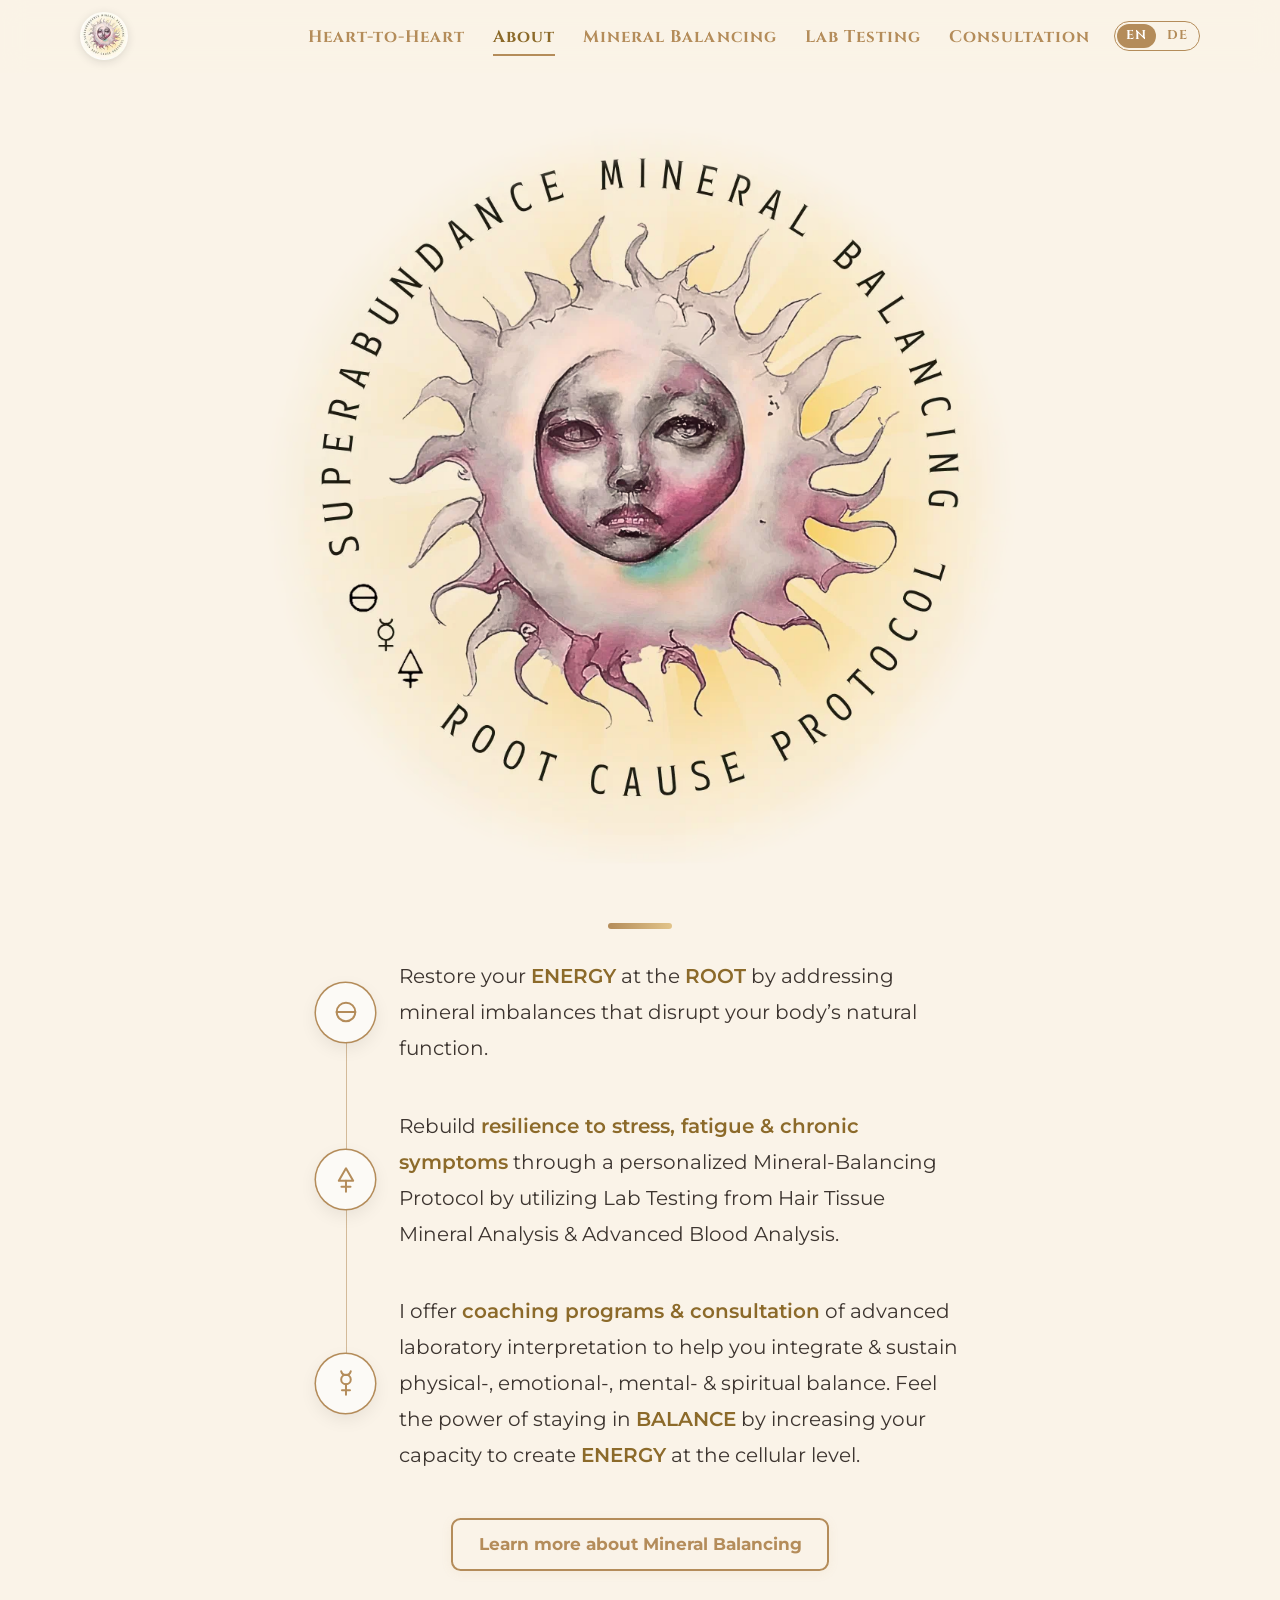
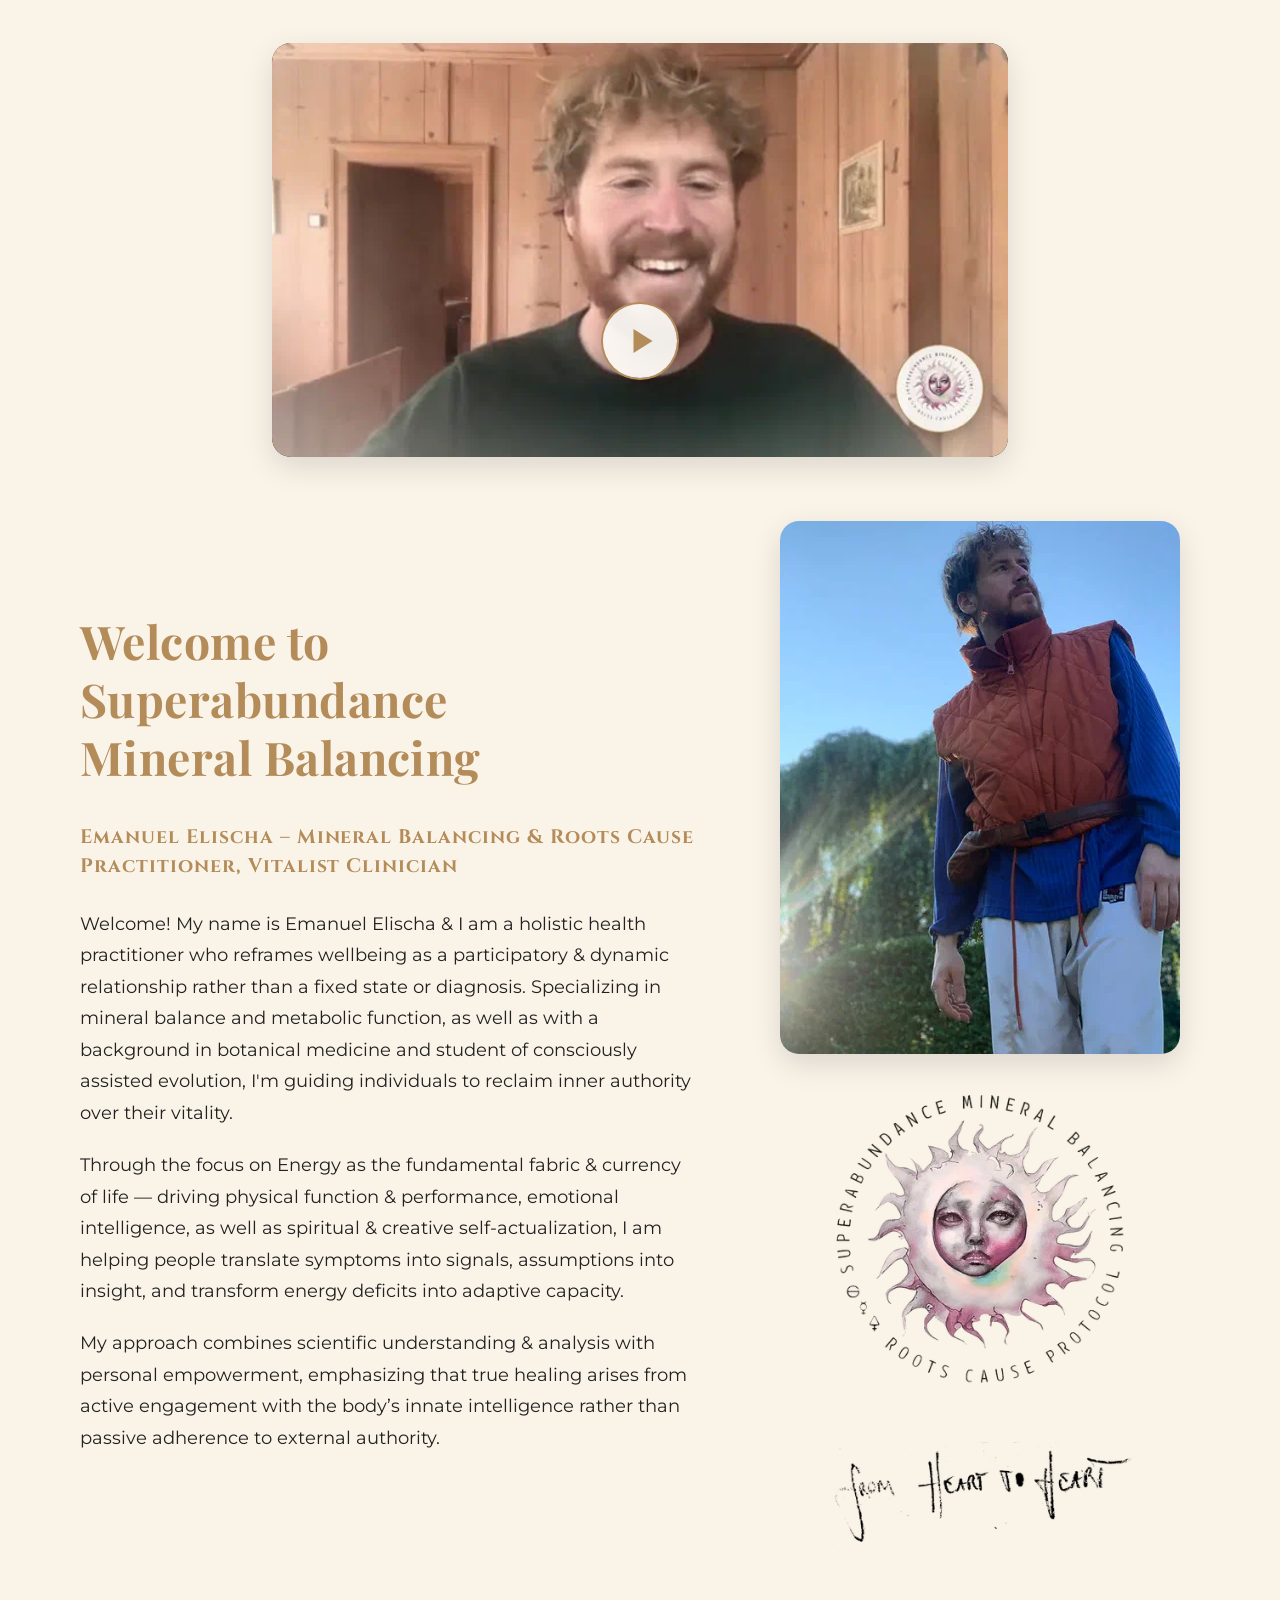
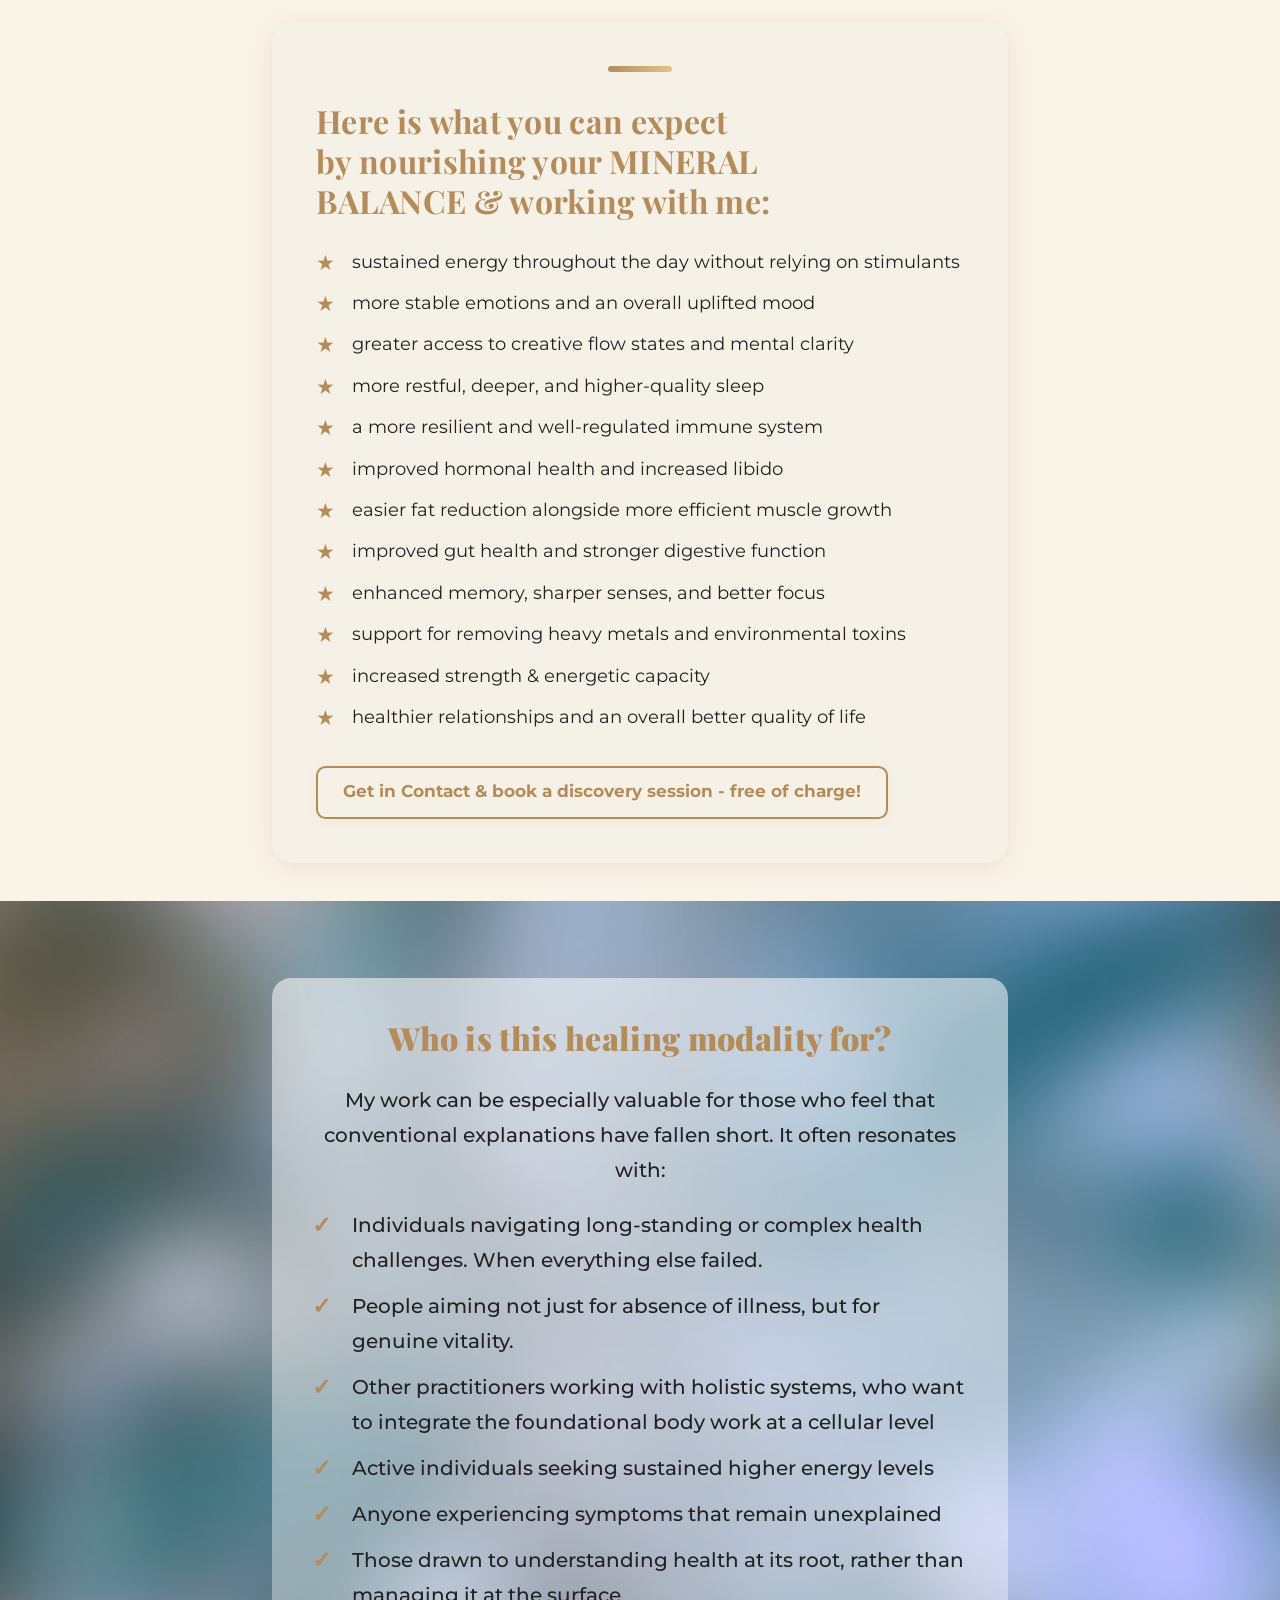
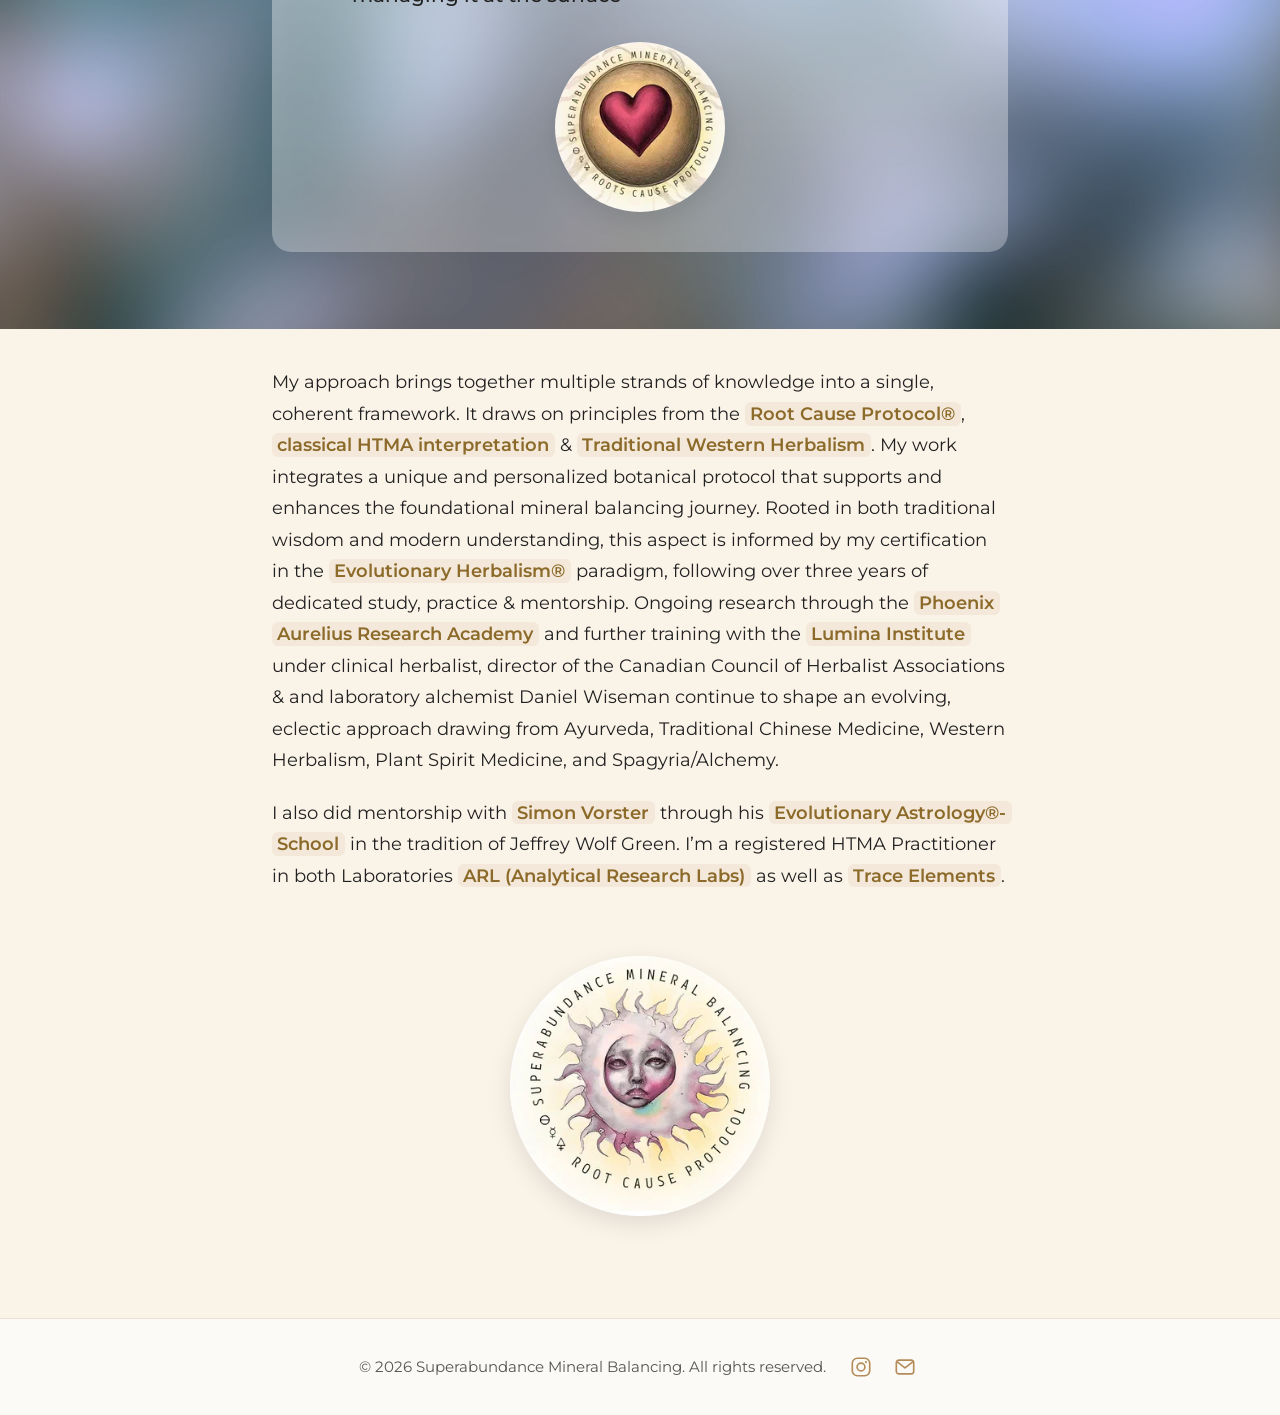
==== commit 89593b47: "Publish website – 2026-11-12 10:25" ====
--- a/index.html
+++ b/index.html
@@ -1,6 +1,6 @@
-<!doctype html><html lang=en><head><meta name=generator content="Hugo 0.167.0"><meta charset=utf-8><script>document.documentElement.classList.add("js")</script><meta name=viewport content="width=device-width,initial-scale=1"><title>Superabundance Mineral Balancing</title><meta property="og:title" content="Superabundance Mineral Balancing"><meta property="og:type" content="website"><meta property="og:url" content="https://www.mineralbalance.art/index.html"><link rel=canonical href=https://www.mineralbalance.art/index.html><link rel=alternate hreflang=en href=https://www.mineralbalance.art/index.html><link rel=alternate hreflang=de-CH href=https://www.mineralbalance.art/de/index.html><link rel=alternate hreflang=x-default href=https://www.mineralbalance.art/index.html><meta name=theme-color content="#b48c5a"><meta property="og:image" content="https://www.mineralbalance.art/images/logo_hu_8a85af914919e62c.png"><link rel=icon type=image/png href=/images/logo_hu_637a276c132815b5.png><link rel=apple-touch-icon href=/images/logo_hu_89be83c4764aff79.png><link rel=preload href=/fonts/montserrat-latin-400-normal.woff2 as=font type=font/woff2 crossorigin><link rel=preload href=/fonts/playfair-display-latin-700-normal.woff2 as=font type=font/woff2 crossorigin><link rel=stylesheet href=/css/main.min.4da6ebddfb31af2676534e3f5c1b17971062fa11a8a226a888ee30180193b585.css integrity="sha256-Tabr3fsxryZ2U04/XBsXlxBi+hGooiaoiO4wGAGTtYU="></head><body><header class=site-header id=top><div class=site-header__inner><a class=site-header__logo href=/index.html><img src=/images/logo_hu_9837715780689962.webp srcset="/images/logo_hu_80799348069d37bd.webp 96w, /images/logo_hu_9837715780689962.webp 192w" sizes=48px width=192 height=192 alt="Superabundance Mineral Balancing Logo" loading=eager decoding=async>
+<!doctype html><html lang=en><head><meta name=generator content="Hugo 0.167.0"><meta charset=utf-8><script>document.documentElement.classList.add("js")</script><meta name=viewport content="width=device-width,initial-scale=1"><title>Superabundance Mineral Balancing</title><meta property="og:title" content="Superabundance Mineral Balancing"><meta property="og:type" content="website"><meta property="og:url" content="https://www.mineralbalance.art/index.html"><link rel=canonical href=https://www.mineralbalance.art/index.html><link rel=alternate hreflang=en href=https://www.mineralbalance.art/index.html><link rel=alternate hreflang=de-CH href=https://www.mineralbalance.art/de/index.html><link rel=alternate hreflang=x-default href=https://www.mineralbalance.art/index.html><meta name=theme-color content="#b48c5a"><meta property="og:image" content="https://www.mineralbalance.art/images/logo_hu_8a85af914919e62c.png"><link rel=icon type=image/png href=/images/logo_hu_637a276c132815b5.png><link rel=apple-touch-icon href=/images/logo_hu_89be83c4764aff79.png><link rel=preload href=/fonts/montserrat-latin-400-normal.woff2 as=font type=font/woff2 crossorigin><link rel=preload href=/fonts/playfair-display-latin-700-normal.woff2 as=font type=font/woff2 crossorigin><link rel=stylesheet href=/css/main.min.b1beec067657b16d9b5f0a776d63292cc1d2255d185820ac2ddfd2eb628a00aa.css integrity="sha256-sb7sBnZXsW2bXwp3bWMpLMHSJV0YWCCsLd/S62KKAKo="></head><body><header class=site-header id=top><div class=site-header__inner><a class=site-header__logo href=/index.html><img src=/images/logo_hu_9837715780689962.webp srcset="/images/logo_hu_80799348069d37bd.webp 96w, /images/logo_hu_9837715780689962.webp 192w" sizes=48px width=192 height=192 alt="Superabundance Mineral Balancing Logo" loading=eager decoding=async>
 </a><button class=menu-toggle type=button aria-controls=site-nav aria-expanded=false aria-label=Menu>
 <span></span><span></span><span></span></button><nav class=site-nav id=site-nav><ul><li><a href=/heart-to-heart.html>Heart-to-Heart</a></li><li><a href=/index.html aria-current=page>About</a></li><li><a href=/mineral-balancing.html>Mineral Balancing</a></li><li><a href=/lab-testing.html>Lab Testing</a></li><li><a href=/consultation.html>Consultation</a></li></ul></nav><nav class=lang-switch aria-label=Language><span class="lang-switch__item is-current" aria-current=true>EN</span>
-<a class=lang-switch__item href=/de/index.html hreflang=de-CH lang=de-CH title=Deutsch>DE</a></nav></div></header><main id=main><div class=big-logo><img src=/images/logo_hu_e9c4bedfbd7b5cb6.webp srcset="/images/logo_hu_daeb75fb59a59f2d.webp 500w, /images/logo_hu_e9c4bedfbd7b5cb6.webp 1000w" sizes="(max-width: 600px) 88vw, 720px" width=1000 height=1000 alt="Superabundance Mineral Balancing Logo" loading=eager decoding=async class=big-logo__img></div><section data-section=0 class="block block--symbols"><div class="container container--narrow"><div class="card card--cream reveal"><span class=accent-bar aria-hidden=true></span><ul class=symbols><li><span class="symbols__icon symbols__icon--svg" aria-hidden=true><svg viewBox="0 0 24 24" focusable="false"><circle cx="12" cy="12" r="7"/><path d="M5 12h14"/></svg></span><div class=symbols__text>Restore your <strong>ENERGY</strong> at the <strong>ROOT</strong> by addressing mineral imbalances that disrupt your body’s natural function.</div></li><li><span class="symbols__icon symbols__icon--svg" aria-hidden=true><svg viewBox="0 0 24 24" focusable="false"><path d="M12 3.2 6.6 12.6h10.8z"/><path d="M12 12.6v8.2M8.6 17h6.8"/></svg></span><div class=symbols__text>Rebuild <strong>resilience to stress, fatigue & chronic symptoms</strong> through a personalized Mineral-Balancing Protocol by utilizing Lab Testing from Hair Tissue Mineral Analysis & Advanced Blood Analysis.</div></li><li><span class="symbols__icon symbols__icon--svg" aria-hidden=true><svg viewBox="0 0 24 24" focusable="false"><path d="M8.4 3.2a3.7 3.7.0 007.2.0"/><circle cx="12" cy="9.4" r="3.6"/><path d="M12 13v7.8M9 17.4h6"/></svg></span><div class=symbols__text>I offer <strong>coaching programs & consultation</strong> of advanced laboratory interpretation to help you integrate & sustain physical-, emotional-, mental- & spiritual balance. Feel the power of staying in <mark>BALANCE</mark> by increasing your capacity to create <mark>ENERGY</mark> at the cellular level.</div></li></ul><p class=btn-row><a class=btn href=/mineral-balancing.html>Learn more about Mineral Balancing</a></p></div></div></section><section data-section=1 class="block block--video"><div class="container container--narrow"><div class="video reveal" data-yt=_yF64NBjmhI><button class=video__play type=button aria-label="Play the video: Emanuel Elischa in conversation with The Root Cause Protocol – a student story"><img src=/images/video-rcp-student-story_hu_69161c2878de1433.webp srcset="/images/video-rcp-student-story_hu_a04763334214ba7d.webp 640w, /images/video-rcp-student-story_hu_e2fc610ab029ebe3.webp 960w, /images/video-rcp-student-story_hu_69161c2878de1433.webp 1280w" sizes="(max-width: 700px) 92vw, 620px" width=1280 height=720 alt loading=lazy decoding=async class=video__poster>
+<a class=lang-switch__item href=/de/index.html hreflang=de-CH lang=de-CH title=Deutsch>DE</a></nav></div></header><main id=main><div class=big-logo><img src=/images/logo_hu_e9c4bedfbd7b5cb6.webp srcset="/images/logo_hu_daeb75fb59a59f2d.webp 500w, /images/logo_hu_e9c4bedfbd7b5cb6.webp 1000w" sizes="(max-width: 600px) 88vw, 1000px" width=1000 height=1000 alt="Superabundance Mineral Balancing Logo" loading=eager decoding=async class=big-logo__img></div><section data-section=0 class="block block--symbols"><div class="container container--narrow"><div class="card card--cream reveal"><span class=accent-bar aria-hidden=true></span><ul class=symbols><li><span class="symbols__icon symbols__icon--svg" aria-hidden=true><svg viewBox="0 0 24 24" focusable="false"><circle cx="12" cy="12" r="7"/><path d="M5 12h14"/></svg></span><div class=symbols__text>Restore your <strong>ENERGY</strong> at the <strong>ROOT</strong> by addressing mineral imbalances that disrupt your body’s natural function.</div></li><li><span class="symbols__icon symbols__icon--svg" aria-hidden=true><svg viewBox="0 0 24 24" focusable="false"><path d="M12 3.2 6.6 12.6h10.8z"/><path d="M12 12.6v8.2M8.6 17h6.8"/></svg></span><div class=symbols__text>Rebuild <strong>resilience to stress, fatigue & chronic symptoms</strong> through a personalized Mineral-Balancing Protocol by utilizing Lab Testing from Hair Tissue Mineral Analysis & Advanced Blood Analysis.</div></li><li><span class="symbols__icon symbols__icon--svg" aria-hidden=true><svg viewBox="0 0 24 24" focusable="false"><path d="M8.4 3.2a3.7 3.7.0 007.2.0"/><circle cx="12" cy="9.4" r="3.6"/><path d="M12 13v7.8M9 17.4h6"/></svg></span><div class=symbols__text>I offer <strong>coaching programs & consultation</strong> of advanced laboratory interpretation to help you integrate & sustain physical-, emotional-, mental- & spiritual balance. Feel the power of staying in <mark>BALANCE</mark> by increasing your capacity to create <mark>ENERGY</mark> at the cellular level.</div></li></ul><p class=btn-row><a class=btn href=/mineral-balancing.html>Learn more about Mineral Balancing</a></p></div></div></section><section data-section=1 class="block block--video"><div class="container container--narrow"><div class="video reveal" data-yt=_yF64NBjmhI><button class=video__play type=button aria-label="Play the video: Emanuel Elischa in conversation with The Root Cause Protocol – a student story"><img src=/images/video-rcp-student-story_hu_69161c2878de1433.webp srcset="/images/video-rcp-student-story_hu_a04763334214ba7d.webp 640w, /images/video-rcp-student-story_hu_e2fc610ab029ebe3.webp 960w, /images/video-rcp-student-story_hu_69161c2878de1433.webp 1280w" sizes="(max-width: 700px) 92vw, 620px" width=1280 height=720 alt loading=lazy decoding=async class=video__poster>
 <span class=video__btn aria-hidden=true></span></button></div></div></section><section data-section=2 class="block block--bio"><div class="container bio"><div class="bio__text reveal"><h1 class="heading heading--xl">Welcome to Superabundance Mineral Balancing</h1><p class=eyebrow>Emanuel Elischa – Mineral Balancing & Roots Cause Practitioner, Vitalist Clinician</p><div class=prose><p>Welcome! My name is Emanuel Elischa & I am a holistic health practitioner who reframes wellbeing as a participatory & dynamic relationship rather than a fixed state or diagnosis. Specializing in mineral balance and metabolic function, as well as with a background in botanical medicine and student of consciously assisted evolution, I'm guiding individuals to reclaim inner authority over their vitality.</p><p>Through the focus on Energy as the fundamental fabric & currency of life — driving physical function & performance, emotional intelligence, as well as spiritual & creative self-actualization, I am helping people translate symptoms into signals, assumptions into insight, and transform energy deficits into adaptive capacity.</p><p>My approach combines scientific understanding & analysis with personal empowerment, emphasizing that true healing arises from active engagement with the body’s innate intelligence rather than passive adherence to external authority.</p></div></div><div class="bio__images reveal"><img src=/images/bio-picture_hu_fc9cd95ae36ad8bd.webp srcset="/images/bio-picture_hu_140bb33b3e9c72e7.webp 400w, /images/bio-picture_hu_fc9cd95ae36ad8bd.webp 800w" sizes="(max-width: 860px) 80vw, 400px" width=800 height=1067 alt="Emanuel Elischa" loading=lazy decoding=async class=bio__photo><img src=/images/logo-ii_hu_272fe76ad7a1bd4b.webp srcset="/images/logo-ii_hu_db024f4088c78225.webp 400w, /images/logo-ii_hu_272fe76ad7a1bd4b.webp 800w" sizes="(max-width: 860px) 80vw, 400px" width=800 height=800 alt="Logo II" loading=lazy decoding=async class=bio__deco><img src=/images/heart_hu_82060b11c9ac6905.webp srcset="/images/heart_hu_c30ba520bc79b9.webp 400w, /images/heart_hu_82060b11c9ac6905.webp 800w" sizes="(max-width: 860px) 80vw, 400px" width=800 height=244 alt=Heart loading=lazy decoding=async class=bio__deco></div></div></section><section data-section=3 class="block block--list"><div class="container container--narrow"><div class="card card--cream reveal"><span class=accent-bar aria-hidden=true></span><h2 class=heading>Here is what you can expect by nourishing your MINERAL BALANCE & working with me:</h2><ul class="icon-list icon-list--star"><li>sustained energy throughout the day without relying on stimulants</li><li>more stable emotions and an overall uplifted mood</li><li>greater access to creative flow states and mental clarity</li><li>more restful, deeper, and higher-quality sleep</li><li>a more resilient and well-regulated immune system</li><li>improved hormonal health and increased libido</li><li>easier fat reduction alongside more efficient muscle growth</li><li>improved gut health and stronger digestive function</li><li>enhanced memory, sharper senses, and better focus</li><li>support for removing heavy metals and environmental toxins</li><li>increased strength & energetic capacity</li><li>healthier relationships and an overall better quality of life</li></ul><p class=btn-row><a class=btn href=/consultation.html>Get in Contact & book a discovery session - free of charge!</a></p></div></div></section><section data-section=4 class="block banner banner--large banner--soft banner--content"><div class=banner__media data-parallax><img src=/images/colors_hu_4dba9ee9155b356d.webp srcset="/images/colors_hu_c1d6736e28316f07.webp 400w, /images/colors_hu_4dba9ee9155b356d.webp 700w" sizes=100vw width=700 height=700 alt=Colors loading=lazy decoding=async></div><div class="banner__content reveal"><h2 class=heading>Who is this healing modality for?</h2><p>My work can be especially valuable for those who feel that conventional explanations have fallen short. It often resonates with:</p><ul class="icon-list icon-list--check"><li>Individuals navigating long-standing or complex health challenges. When everything else failed.</li><li>People aiming not just for absence of illness, but for genuine vitality.</li><li>Other practitioners working with holistic systems, who want to integrate the foundational body work at a cellular level</li><li>Active individuals seeking sustained higher energy levels</li><li>Anyone experiencing symptoms that remain unexplained</li><li>Those drawn to understanding health at its root, rather than managing it at the surface</li></ul><div class=banner__badge><img src=/images/heart-iii_hu_4d1758b0c8886861.webp srcset="/images/heart-iii_hu_1c39a48fb2732318.webp 200w, /images/heart-iii_hu_4d1758b0c8886861.webp 400w" sizes=180px width=400 height=400 alt="Heart III Logo" loading=lazy decoding=async></div></div></section><section data-section=5 class="block block--text block--plain"><div class="container container--narrow"><div class="prose reveal"><p>My approach brings together multiple strands of knowledge into a single, coherent framework. It draws on principles from the <mark>Root Cause Protocol®</mark>, <mark>classical HTMA interpretation</mark> & <mark>Traditional Western Herbalism</mark>. My work integrates a unique and personalized botanical protocol that supports and enhances the foundational mineral balancing journey. Rooted in both traditional wisdom and modern understanding, this aspect is informed by my certification in the <mark>Evolutionary Herbalism®</mark> paradigm, following over three years of dedicated study, practice & mentorship. Ongoing research through the <mark>Phoenix Aurelius Research Academy</mark> and further training with the <mark>Lumina Institute</mark> under clinical herbalist, director of the Canadian Council of Herbalist Associations & and laboratory alchemist Daniel Wiseman continue to shape an evolving, eclectic approach drawing from Ayurveda, Traditional Chinese Medicine, Western Herbalism, Plant Spirit Medicine, and Spagyria/Alchemy.</p><p>I also did mentorship with <mark>Simon Vorster</mark> through his <mark>Evolutionary Astrology®-School</mark> in the tradition of Jeffrey Wolf Green. I’m a registered HTMA Practitioner in both Laboratories <mark>ARL (Analytical Research Labs)</mark> as well as <mark>Trace Elements</mark>.</p></div></div></section><section data-section=6 class="block block--image"><figure class="figure figure--small figure--round reveal"><img src=/images/logo_hu_629ca933a28e6f5.webp srcset="/images/logo_hu_aba7d4c721381f32.webp 320w, /images/logo_hu_629ca933a28e6f5.webp 640w" sizes="(max-width: 600px) 70vw, 320px" width=640 height=640 alt="Superabundance Mineral Balancing Logo" loading=lazy decoding=async></figure></section></main><footer class=site-footer><div class=site-footer__inner><p class=site-footer__text>© 2026 Superabundance Mineral Balancing. All rights reserved.</p><div class=site-footer__icons><a href=https://www.instagram.com/emanuelelischa/ target=_blank rel=noopener aria-label=Instagram><svg width="22" height="22" viewBox="0 0 24 24" aria-hidden="true"><rect x="2.5" y="2.5" width="19" height="19" rx="5.5" fill="none" stroke="currentColor" stroke-width="1.8"/><circle cx="12" cy="12" r="4.3" fill="none" stroke="currentColor" stroke-width="1.8"/><circle cx="17.4" cy="6.6" r="1.2" fill="currentColor"/></svg>
 </a><a href=mailto:emanuel@mineralbalance.art aria-label=Email><svg width="22" height="22" viewBox="0 0 24 24" aria-hidden="true"><rect x="2.5" y="4.5" width="19" height="15" rx="3" fill="none" stroke="currentColor" stroke-width="1.8"/><path d="M3.5 6.5 12 13l8.5-6.5" fill="none" stroke="currentColor" stroke-width="1.8" stroke-linejoin="round"/></svg></a></div></div><a class=to-top href=#top aria-label="Scroll to top">↑</a></footer><script src=/js/main.5cf2bb1c7fda51e7bdd379d4428d09838d844a2b77fb40c2e12cea33b669aa6e.js integrity="sha256-XPK7HH/aUee903nUQo0Jg42ESit3+0DC4SzqM7Zpqm4=" defer></script></body></html>
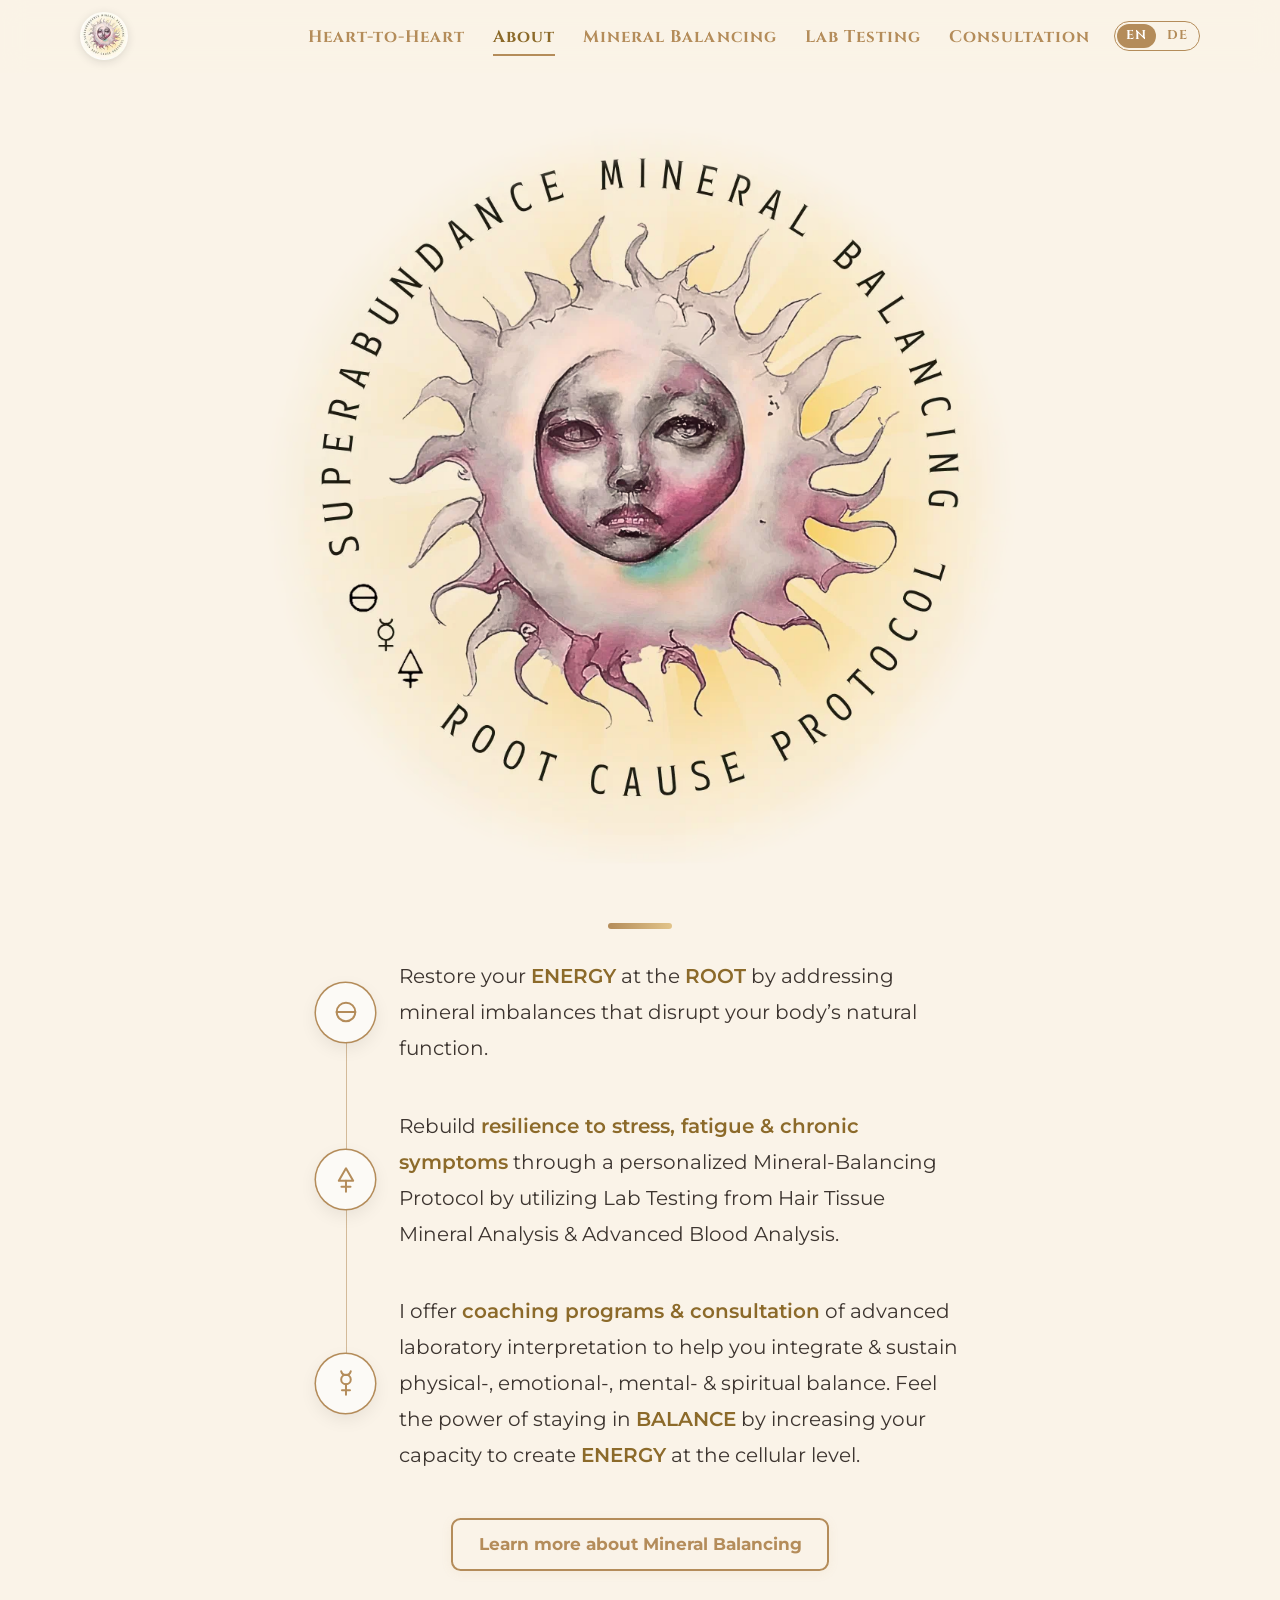
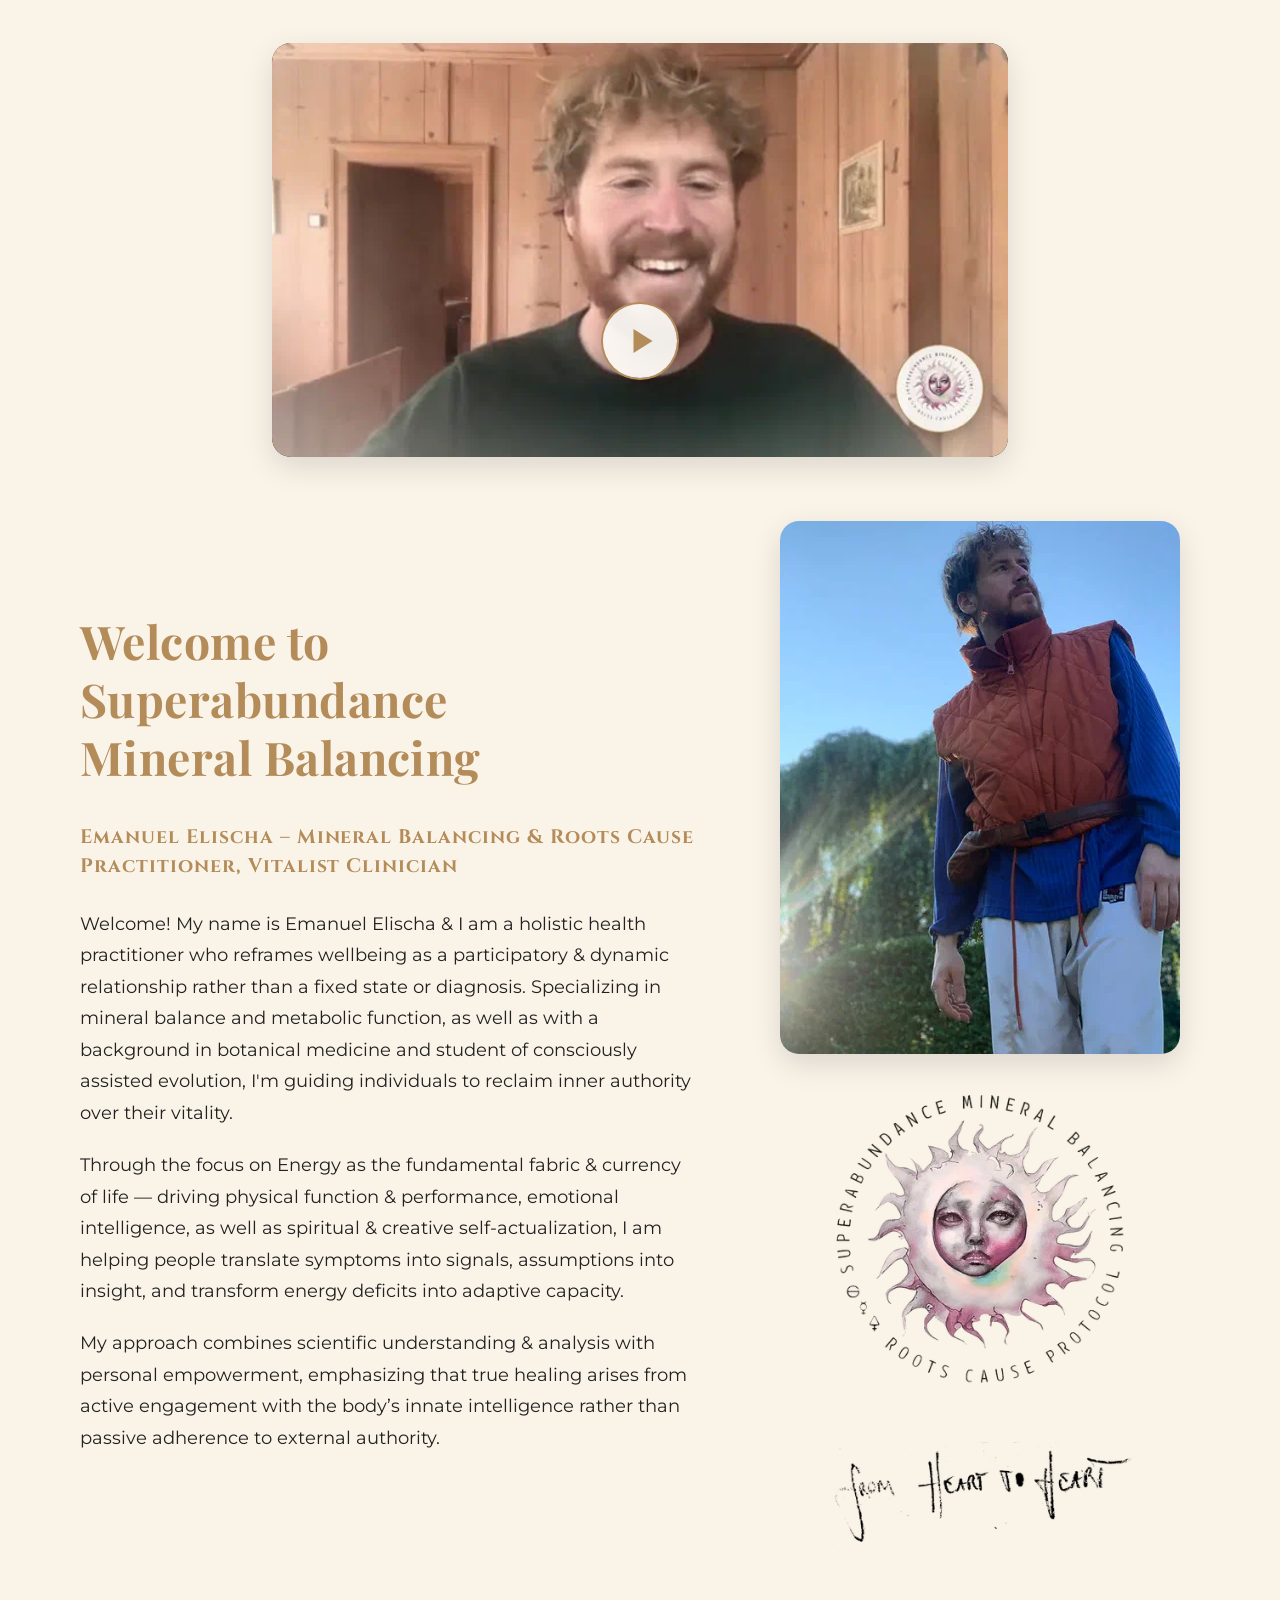
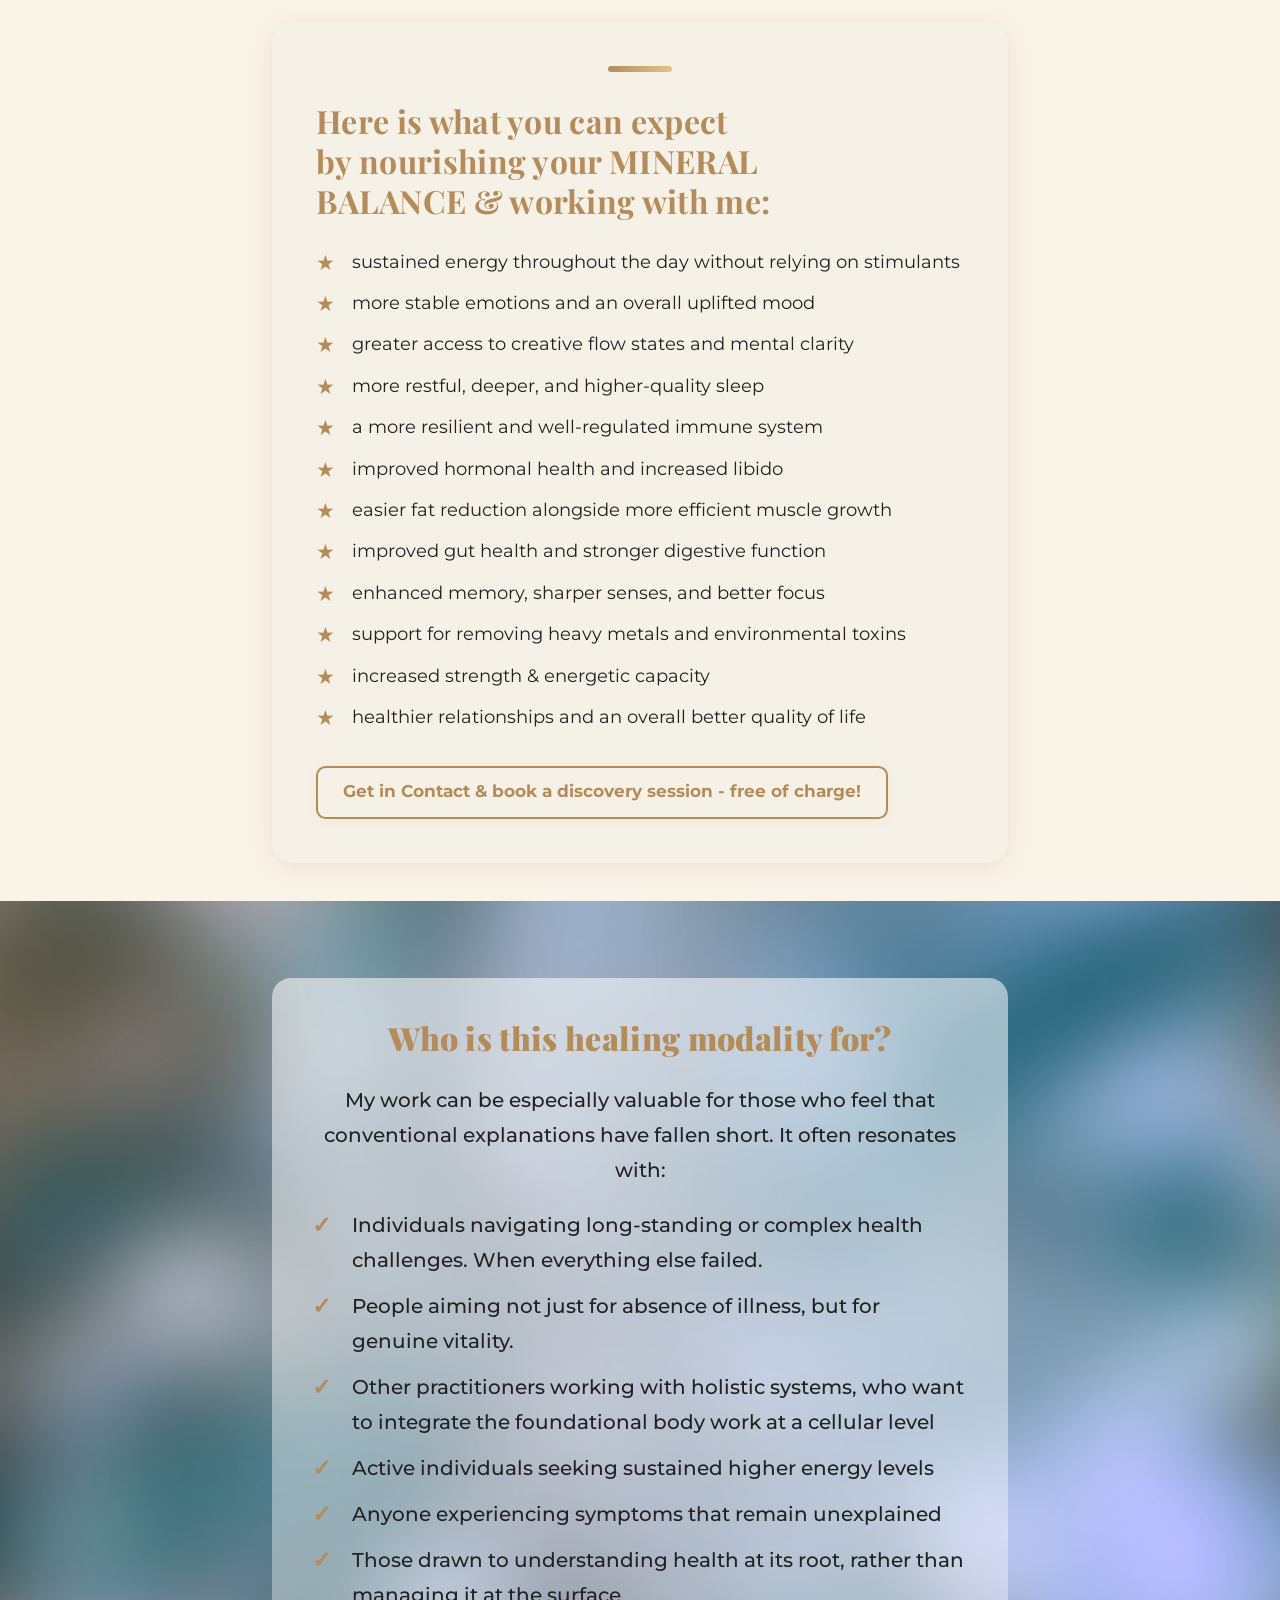
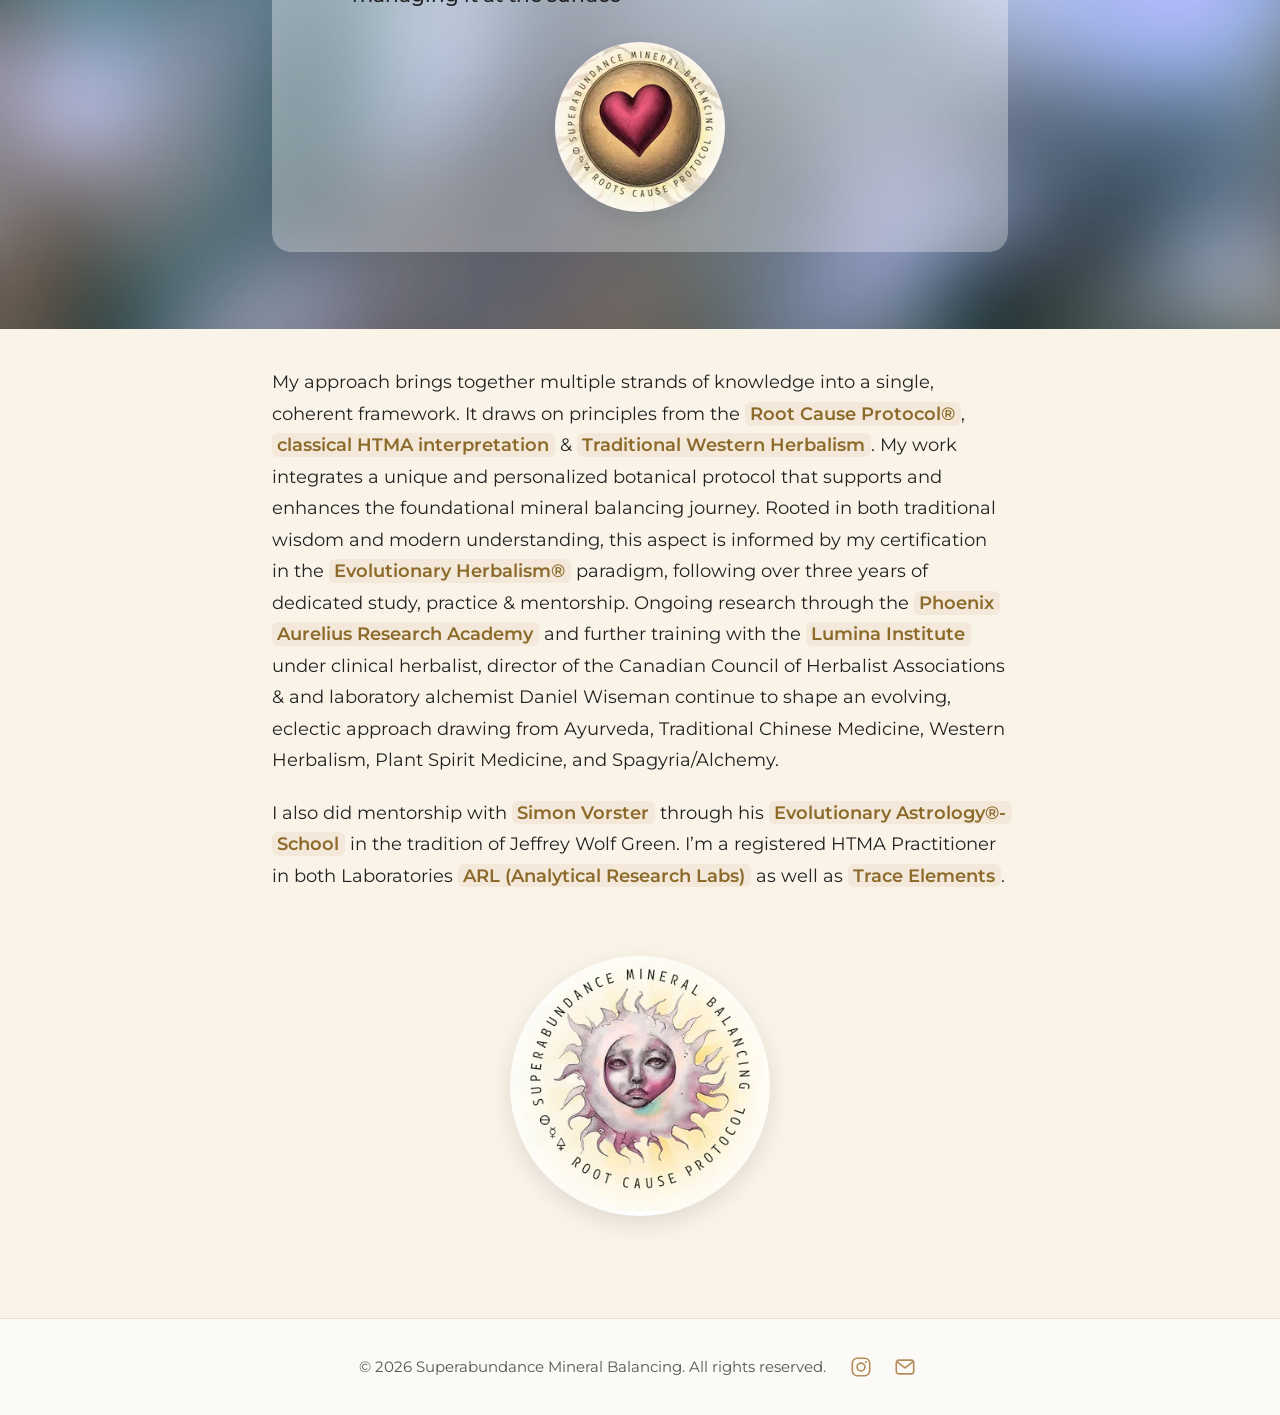
==== commit fd928c78: "Publish website – 2026-11-12 11:22" ====
--- a/index.html
+++ b/index.html
@@ -1,4 +1,4 @@
-<!doctype html><html lang=en><head><meta name=generator content="Hugo 0.167.0"><meta charset=utf-8><script>document.documentElement.classList.add("js")</script><meta name=viewport content="width=device-width,initial-scale=1"><title>Superabundance Mineral Balancing</title><meta property="og:title" content="Superabundance Mineral Balancing"><meta property="og:type" content="website"><meta property="og:url" content="https://www.mineralbalance.art/index.html"><link rel=canonical href=https://www.mineralbalance.art/index.html><link rel=alternate hreflang=en href=https://www.mineralbalance.art/index.html><link rel=alternate hreflang=de-CH href=https://www.mineralbalance.art/de/index.html><link rel=alternate hreflang=x-default href=https://www.mineralbalance.art/index.html><meta name=theme-color content="#b48c5a"><meta property="og:image" content="https://www.mineralbalance.art/images/logo_hu_8a85af914919e62c.png"><link rel=icon type=image/png href=/images/logo_hu_637a276c132815b5.png><link rel=apple-touch-icon href=/images/logo_hu_89be83c4764aff79.png><link rel=preload href=/fonts/montserrat-latin-400-normal.woff2 as=font type=font/woff2 crossorigin><link rel=preload href=/fonts/playfair-display-latin-700-normal.woff2 as=font type=font/woff2 crossorigin><link rel=stylesheet href=/css/main.min.b1beec067657b16d9b5f0a776d63292cc1d2255d185820ac2ddfd2eb628a00aa.css integrity="sha256-sb7sBnZXsW2bXwp3bWMpLMHSJV0YWCCsLd/S62KKAKo="></head><body><header class=site-header id=top><div class=site-header__inner><a class=site-header__logo href=/index.html><img src=/images/logo_hu_9837715780689962.webp srcset="/images/logo_hu_80799348069d37bd.webp 96w, /images/logo_hu_9837715780689962.webp 192w" sizes=48px width=192 height=192 alt="Superabundance Mineral Balancing Logo" loading=eager decoding=async>
+<!doctype html><html lang=en><head><meta name=generator content="Hugo 0.167.0"><meta charset=utf-8><script>document.documentElement.classList.add("js")</script><meta name=viewport content="width=device-width,initial-scale=1"><title>Superabundance Mineral Balancing</title><meta property="og:title" content="Superabundance Mineral Balancing"><meta property="og:type" content="website"><meta property="og:url" content="https://www.mineralbalance.art/index.html"><link rel=canonical href=https://www.mineralbalance.art/index.html><link rel=alternate hreflang=en href=https://www.mineralbalance.art/index.html><link rel=alternate hreflang=de-CH href=https://www.mineralbalance.art/de/index.html><link rel=alternate hreflang=x-default href=https://www.mineralbalance.art/index.html><meta name=theme-color content="#b48c5a"><meta property="og:image" content="https://www.mineralbalance.art/images/logo_hu_8a85af914919e62c.png"><link rel=icon type=image/png href=/images/logo_hu_637a276c132815b5.png><link rel=apple-touch-icon href=/images/logo_hu_89be83c4764aff79.png><link rel=preload href=/fonts/montserrat-latin-400-normal.woff2 as=font type=font/woff2 crossorigin><link rel=preload href=/fonts/playfair-display-latin-700-normal.woff2 as=font type=font/woff2 crossorigin><link rel=stylesheet href=/css/main.min.db7da4e84f84b028fccf0afc1bc5a3fdacb101889435e5660639388569eac48e.css integrity="sha256-232k6E+EsCj8zwr8G8Wj/ayxAYiUNeVmBjk4hWnqxI4="></head><body><header class=site-header id=top><div class=site-header__inner><a class=site-header__logo href=/index.html><img src=/images/logo_hu_9837715780689962.webp srcset="/images/logo_hu_80799348069d37bd.webp 96w, /images/logo_hu_9837715780689962.webp 192w" sizes=48px width=192 height=192 alt="Superabundance Mineral Balancing Logo" loading=eager decoding=async>
 </a><button class=menu-toggle type=button aria-controls=site-nav aria-expanded=false aria-label=Menu>
 <span></span><span></span><span></span></button><nav class=site-nav id=site-nav><ul><li><a href=/heart-to-heart.html>Heart-to-Heart</a></li><li><a href=/index.html aria-current=page>About</a></li><li><a href=/mineral-balancing.html>Mineral Balancing</a></li><li><a href=/lab-testing.html>Lab Testing</a></li><li><a href=/consultation.html>Consultation</a></li></ul></nav><nav class=lang-switch aria-label=Language><span class="lang-switch__item is-current" aria-current=true>EN</span>
 <a class=lang-switch__item href=/de/index.html hreflang=de-CH lang=de-CH title=Deutsch>DE</a></nav></div></header><main id=main><div class=big-logo><img src=/images/logo_hu_e9c4bedfbd7b5cb6.webp srcset="/images/logo_hu_daeb75fb59a59f2d.webp 500w, /images/logo_hu_e9c4bedfbd7b5cb6.webp 1000w" sizes="(max-width: 600px) 88vw, 1000px" width=1000 height=1000 alt="Superabundance Mineral Balancing Logo" loading=eager decoding=async class=big-logo__img></div><section data-section=0 class="block block--symbols"><div class="container container--narrow"><div class="card card--cream reveal"><span class=accent-bar aria-hidden=true></span><ul class=symbols><li><span class="symbols__icon symbols__icon--svg" aria-hidden=true><svg viewBox="0 0 24 24" focusable="false"><circle cx="12" cy="12" r="7"/><path d="M5 12h14"/></svg></span><div class=symbols__text>Restore your <strong>ENERGY</strong> at the <strong>ROOT</strong> by addressing mineral imbalances that disrupt your body’s natural function.</div></li><li><span class="symbols__icon symbols__icon--svg" aria-hidden=true><svg viewBox="0 0 24 24" focusable="false"><path d="M12 3.2 6.6 12.6h10.8z"/><path d="M12 12.6v8.2M8.6 17h6.8"/></svg></span><div class=symbols__text>Rebuild <strong>resilience to stress, fatigue & chronic symptoms</strong> through a personalized Mineral-Balancing Protocol by utilizing Lab Testing from Hair Tissue Mineral Analysis & Advanced Blood Analysis.</div></li><li><span class="symbols__icon symbols__icon--svg" aria-hidden=true><svg viewBox="0 0 24 24" focusable="false"><path d="M8.4 3.2a3.7 3.7.0 007.2.0"/><circle cx="12" cy="9.4" r="3.6"/><path d="M12 13v7.8M9 17.4h6"/></svg></span><div class=symbols__text>I offer <strong>coaching programs & consultation</strong> of advanced laboratory interpretation to help you integrate & sustain physical-, emotional-, mental- & spiritual balance. Feel the power of staying in <mark>BALANCE</mark> by increasing your capacity to create <mark>ENERGY</mark> at the cellular level.</div></li></ul><p class=btn-row><a class=btn href=/mineral-balancing.html>Learn more about Mineral Balancing</a></p></div></div></section><section data-section=1 class="block block--video"><div class="container container--narrow"><div class="video reveal" data-yt=_yF64NBjmhI><button class=video__play type=button aria-label="Play the video: Emanuel Elischa in conversation with The Root Cause Protocol – a student story"><img src=/images/video-rcp-student-story_hu_69161c2878de1433.webp srcset="/images/video-rcp-student-story_hu_a04763334214ba7d.webp 640w, /images/video-rcp-student-story_hu_e2fc610ab029ebe3.webp 960w, /images/video-rcp-student-story_hu_69161c2878de1433.webp 1280w" sizes="(max-width: 700px) 92vw, 620px" width=1280 height=720 alt loading=lazy decoding=async class=video__poster>
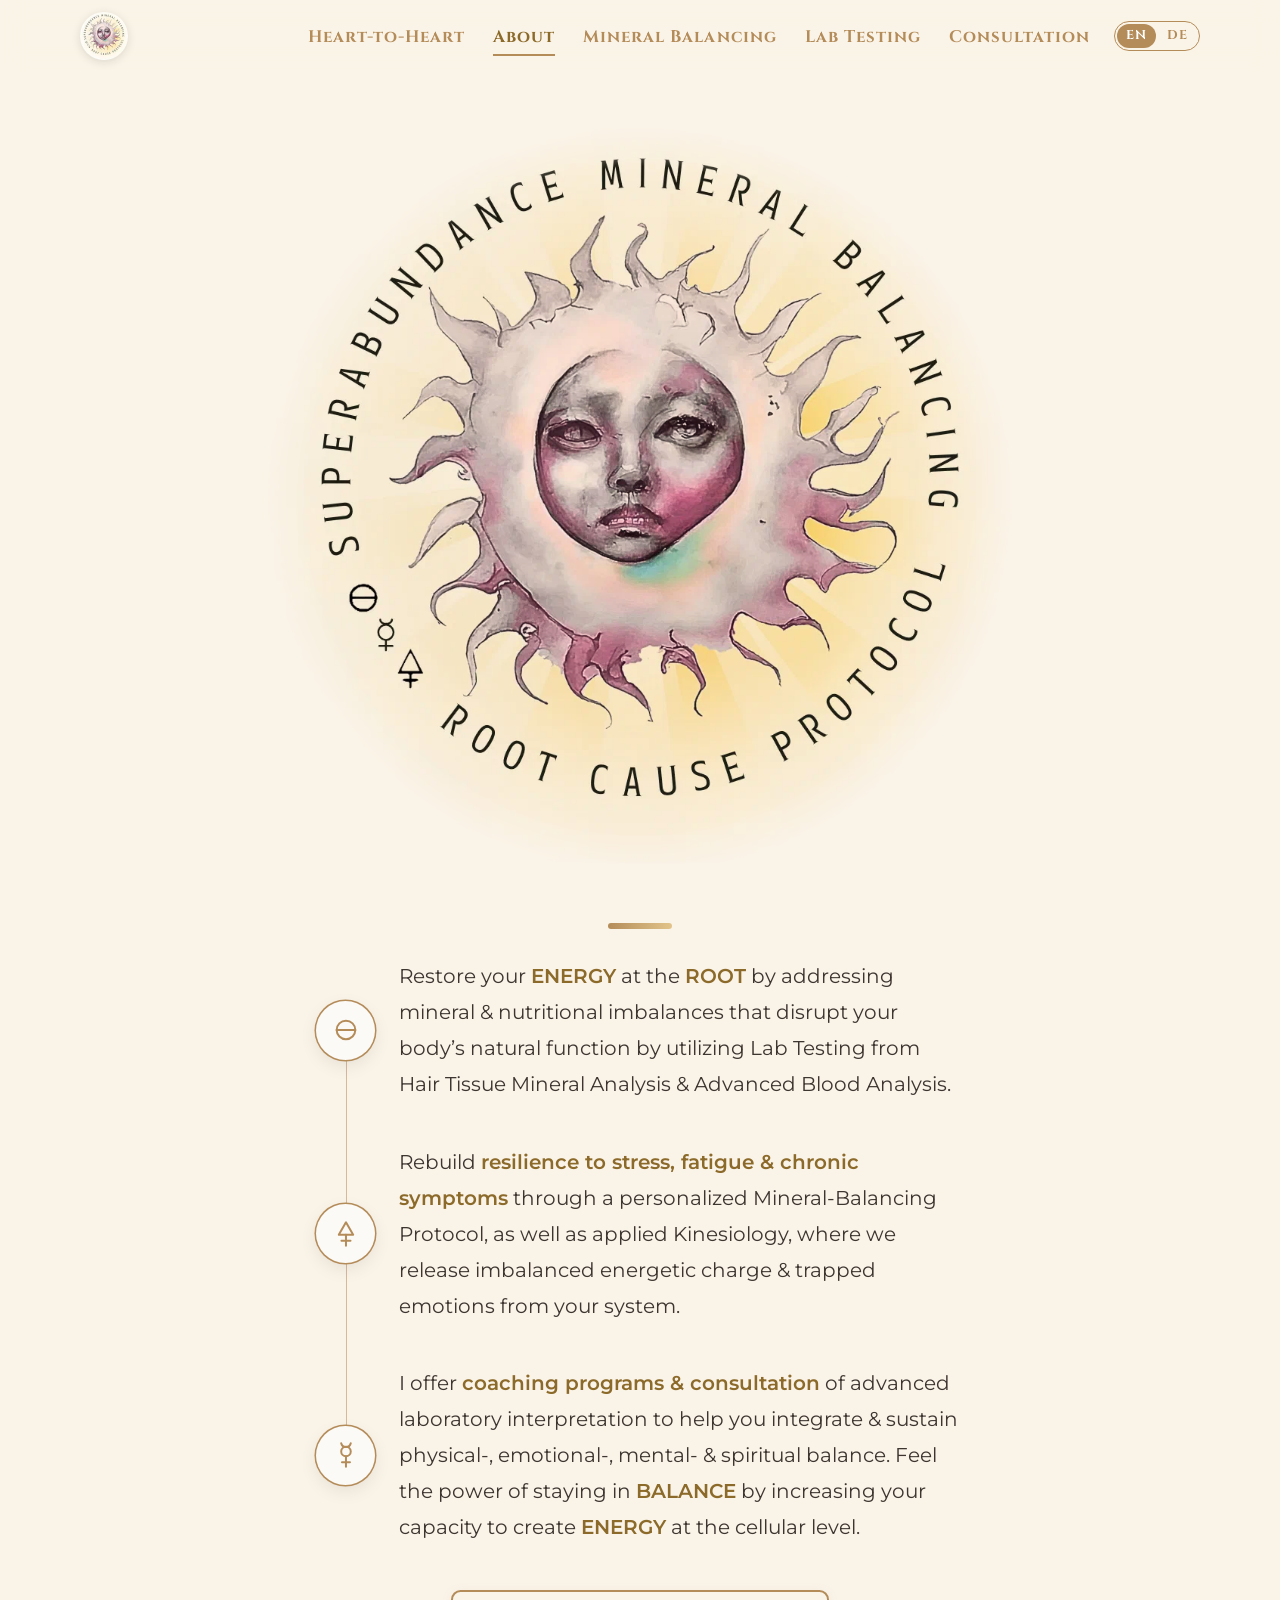
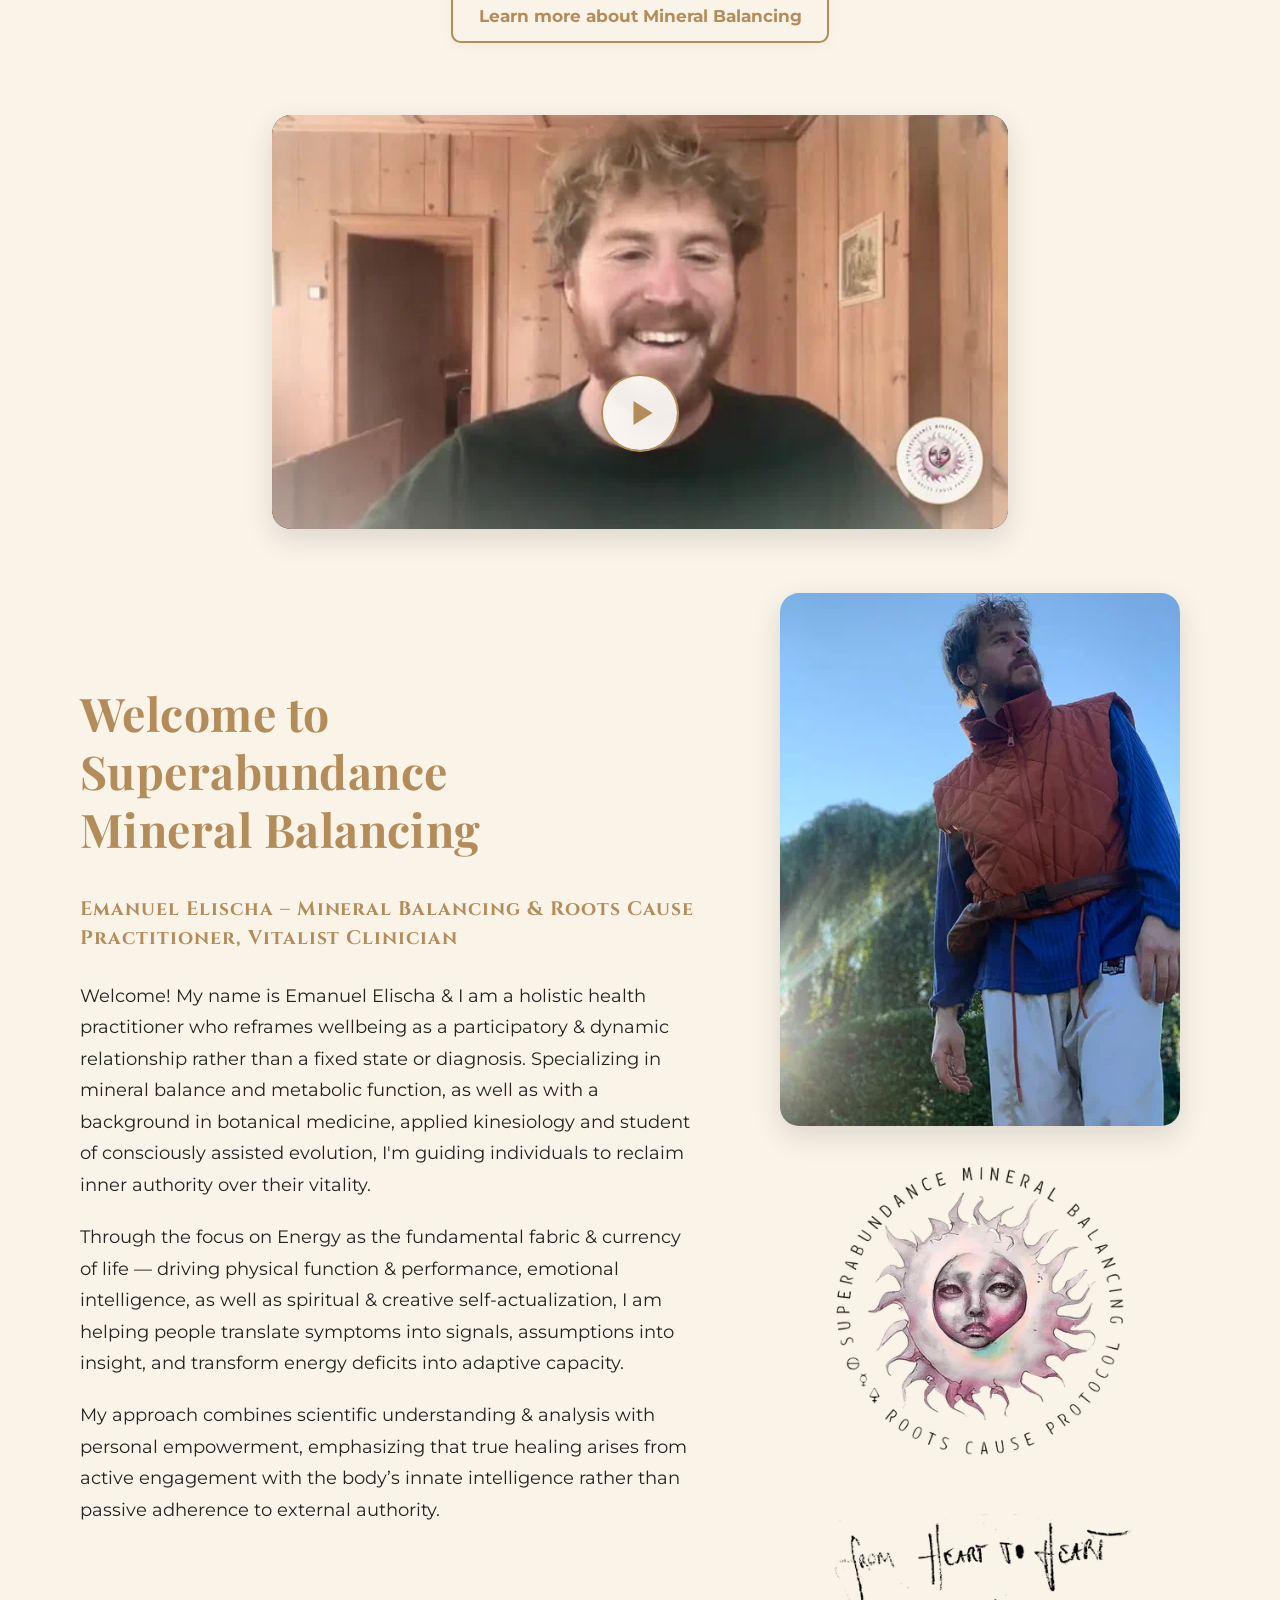
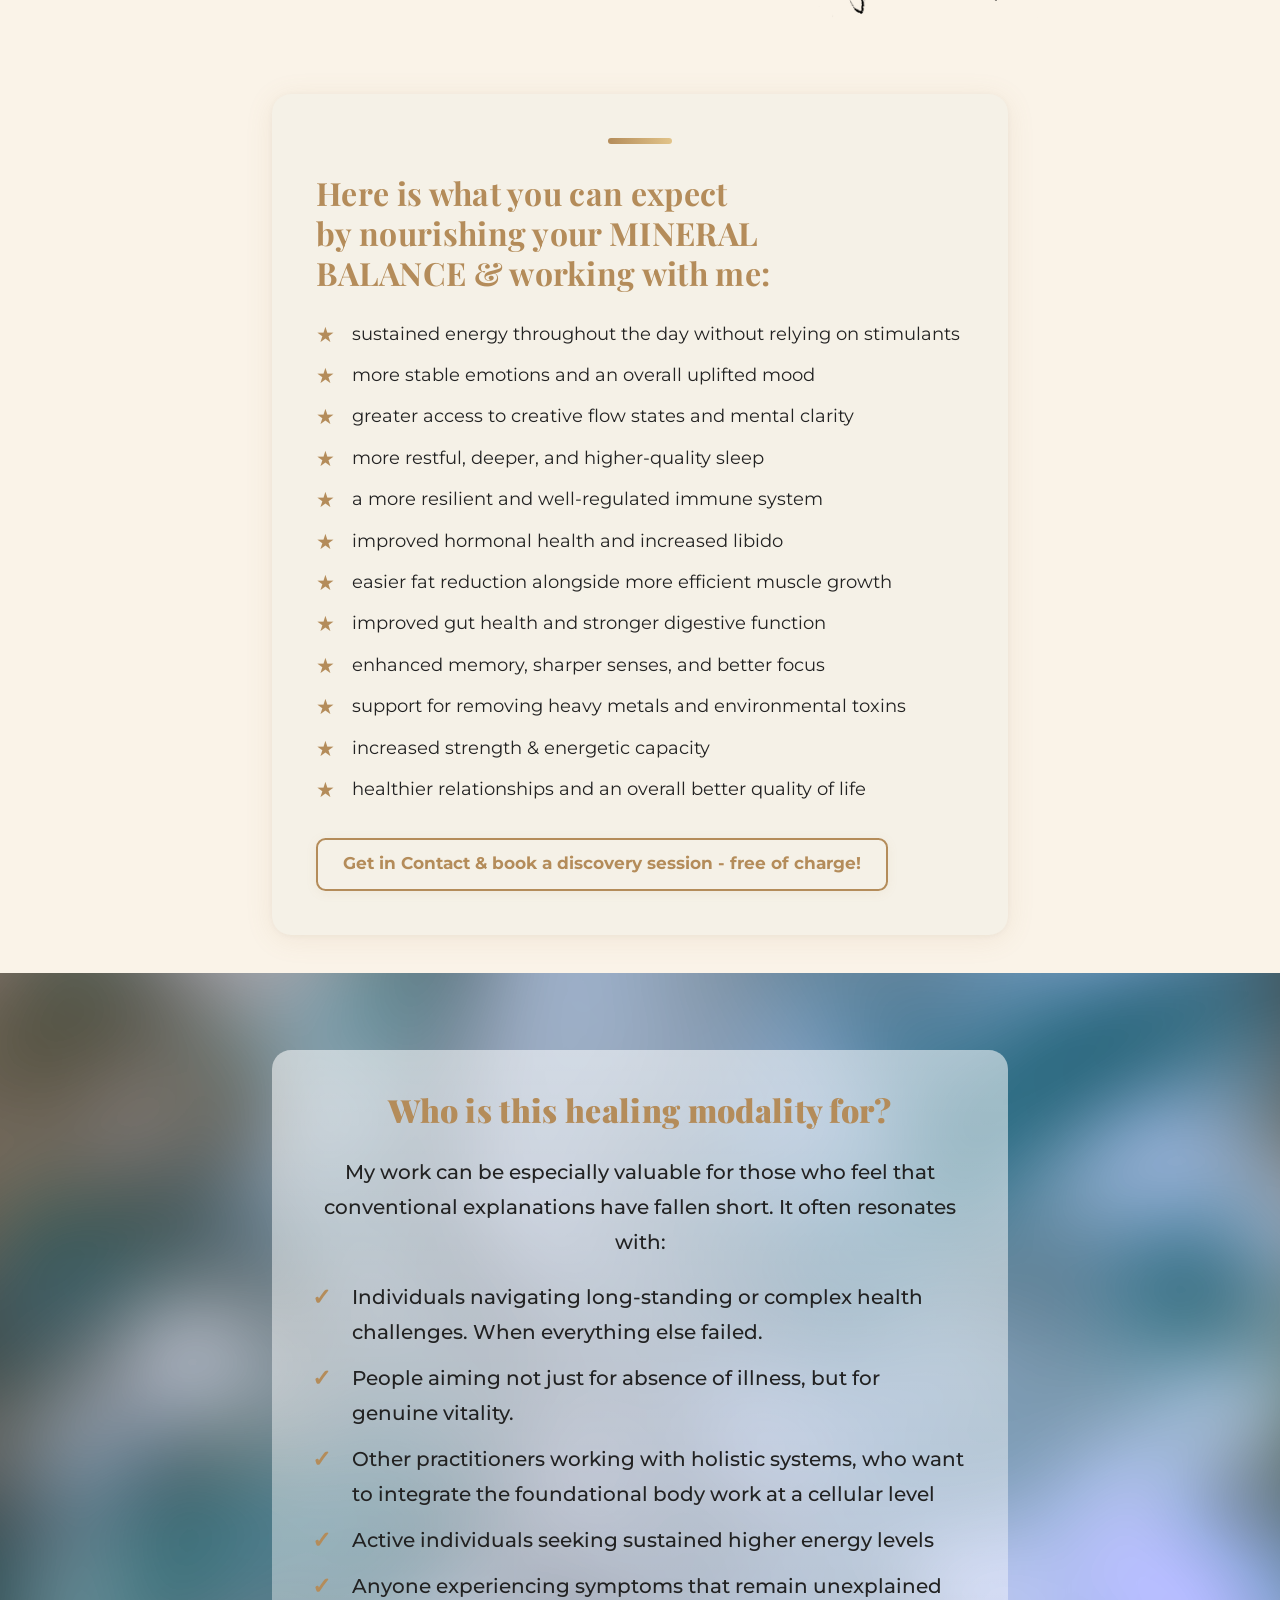
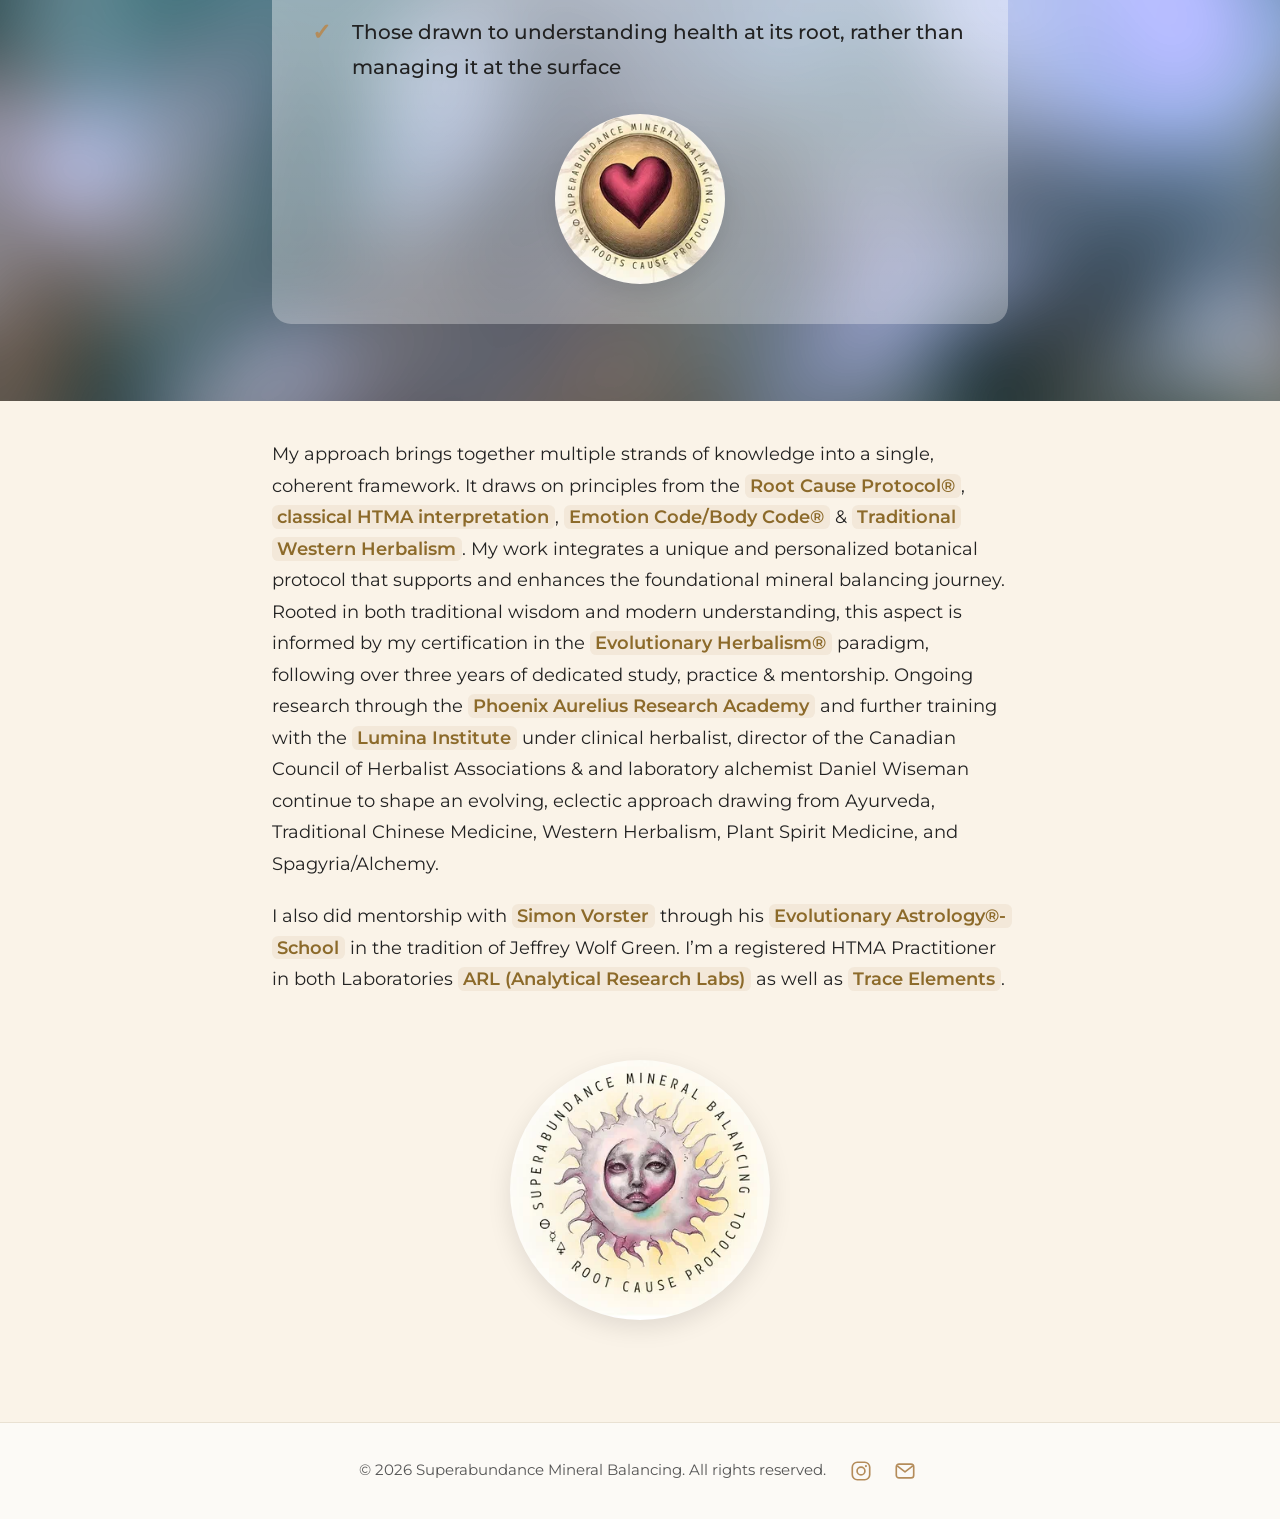
==== commit 0caacdb1: "Publish website – 2026-11-12 11:57" ====
--- a/index.html
+++ b/index.html
@@ -1,6 +1,6 @@
-<!doctype html><html lang=en><head><meta name=generator content="Hugo 0.167.0"><meta charset=utf-8><script>document.documentElement.classList.add("js")</script><meta name=viewport content="width=device-width,initial-scale=1"><title>Superabundance Mineral Balancing</title><meta property="og:title" content="Superabundance Mineral Balancing"><meta property="og:type" content="website"><meta property="og:url" content="https://www.mineralbalance.art/index.html"><link rel=canonical href=https://www.mineralbalance.art/index.html><link rel=alternate hreflang=en href=https://www.mineralbalance.art/index.html><link rel=alternate hreflang=de-CH href=https://www.mineralbalance.art/de/index.html><link rel=alternate hreflang=x-default href=https://www.mineralbalance.art/index.html><meta name=theme-color content="#b48c5a"><meta property="og:image" content="https://www.mineralbalance.art/images/logo_hu_8a85af914919e62c.png"><link rel=icon type=image/png href=/images/logo_hu_637a276c132815b5.png><link rel=apple-touch-icon href=/images/logo_hu_89be83c4764aff79.png><link rel=preload href=/fonts/montserrat-latin-400-normal.woff2 as=font type=font/woff2 crossorigin><link rel=preload href=/fonts/playfair-display-latin-700-normal.woff2 as=font type=font/woff2 crossorigin><link rel=stylesheet href=/css/main.min.db7da4e84f84b028fccf0afc1bc5a3fdacb101889435e5660639388569eac48e.css integrity="sha256-232k6E+EsCj8zwr8G8Wj/ayxAYiUNeVmBjk4hWnqxI4="></head><body><header class=site-header id=top><div class=site-header__inner><a class=site-header__logo href=/index.html><img src=/images/logo_hu_9837715780689962.webp srcset="/images/logo_hu_80799348069d37bd.webp 96w, /images/logo_hu_9837715780689962.webp 192w" sizes=48px width=192 height=192 alt="Superabundance Mineral Balancing Logo" loading=eager decoding=async>
+<!doctype html><html lang=en><head><meta name=generator content="Hugo 0.167.0"><meta charset=utf-8><script>document.documentElement.classList.add("js")</script><meta name=viewport content="width=device-width,initial-scale=1"><title>Superabundance Mineral Balancing</title><meta property="og:title" content="Superabundance Mineral Balancing"><meta property="og:type" content="website"><meta property="og:url" content="https://www.mineralbalance.art/index.html"><link rel=canonical href=https://www.mineralbalance.art/index.html><link rel=alternate hreflang=en href=https://www.mineralbalance.art/index.html><link rel=alternate hreflang=de-CH href=https://www.mineralbalance.art/de/index.html><link rel=alternate hreflang=x-default href=https://www.mineralbalance.art/index.html><meta name=theme-color content="#b48c5a"><meta property="og:image" content="https://www.mineralbalance.art/images/logo_hu_8a85af914919e62c.png"><link rel=icon type=image/png href=/images/logo_hu_637a276c132815b5.png><link rel=apple-touch-icon href=/images/logo_hu_89be83c4764aff79.png><link rel=preload href=/fonts/montserrat-latin-400-normal.woff2 as=font type=font/woff2 crossorigin><link rel=preload href=/fonts/playfair-display-latin-700-normal.woff2 as=font type=font/woff2 crossorigin><link rel=stylesheet href=/css/main.min.39858d8d1285673ff5d1fd6b90bdaa99c4af8a911d3fb89eaf65fcc68fa5e53d.css integrity="sha256-OYWNjRKFZz/10f1rkL2qmcSvipEdP7ier2X8xo+l5T0="></head><body><header class=site-header id=top><div class=site-header__inner><a class=site-header__logo href=/index.html><img src=/images/logo_hu_9837715780689962.webp srcset="/images/logo_hu_80799348069d37bd.webp 96w, /images/logo_hu_9837715780689962.webp 192w" sizes=48px width=192 height=192 alt="Superabundance Mineral Balancing Logo" loading=eager decoding=async>
 </a><button class=menu-toggle type=button aria-controls=site-nav aria-expanded=false aria-label=Menu>
 <span></span><span></span><span></span></button><nav class=site-nav id=site-nav><ul><li><a href=/heart-to-heart.html>Heart-to-Heart</a></li><li><a href=/index.html aria-current=page>About</a></li><li><a href=/mineral-balancing.html>Mineral Balancing</a></li><li><a href=/lab-testing.html>Lab Testing</a></li><li><a href=/consultation.html>Consultation</a></li></ul></nav><nav class=lang-switch aria-label=Language><span class="lang-switch__item is-current" aria-current=true>EN</span>
-<a class=lang-switch__item href=/de/index.html hreflang=de-CH lang=de-CH title=Deutsch>DE</a></nav></div></header><main id=main><div class=big-logo><img src=/images/logo_hu_e9c4bedfbd7b5cb6.webp srcset="/images/logo_hu_daeb75fb59a59f2d.webp 500w, /images/logo_hu_e9c4bedfbd7b5cb6.webp 1000w" sizes="(max-width: 600px) 88vw, 1000px" width=1000 height=1000 alt="Superabundance Mineral Balancing Logo" loading=eager decoding=async class=big-logo__img></div><section data-section=0 class="block block--symbols"><div class="container container--narrow"><div class="card card--cream reveal"><span class=accent-bar aria-hidden=true></span><ul class=symbols><li><span class="symbols__icon symbols__icon--svg" aria-hidden=true><svg viewBox="0 0 24 24" focusable="false"><circle cx="12" cy="12" r="7"/><path d="M5 12h14"/></svg></span><div class=symbols__text>Restore your <strong>ENERGY</strong> at the <strong>ROOT</strong> by addressing mineral imbalances that disrupt your body’s natural function.</div></li><li><span class="symbols__icon symbols__icon--svg" aria-hidden=true><svg viewBox="0 0 24 24" focusable="false"><path d="M12 3.2 6.6 12.6h10.8z"/><path d="M12 12.6v8.2M8.6 17h6.8"/></svg></span><div class=symbols__text>Rebuild <strong>resilience to stress, fatigue & chronic symptoms</strong> through a personalized Mineral-Balancing Protocol by utilizing Lab Testing from Hair Tissue Mineral Analysis & Advanced Blood Analysis.</div></li><li><span class="symbols__icon symbols__icon--svg" aria-hidden=true><svg viewBox="0 0 24 24" focusable="false"><path d="M8.4 3.2a3.7 3.7.0 007.2.0"/><circle cx="12" cy="9.4" r="3.6"/><path d="M12 13v7.8M9 17.4h6"/></svg></span><div class=symbols__text>I offer <strong>coaching programs & consultation</strong> of advanced laboratory interpretation to help you integrate & sustain physical-, emotional-, mental- & spiritual balance. Feel the power of staying in <mark>BALANCE</mark> by increasing your capacity to create <mark>ENERGY</mark> at the cellular level.</div></li></ul><p class=btn-row><a class=btn href=/mineral-balancing.html>Learn more about Mineral Balancing</a></p></div></div></section><section data-section=1 class="block block--video"><div class="container container--narrow"><div class="video reveal" data-yt=_yF64NBjmhI><button class=video__play type=button aria-label="Play the video: Emanuel Elischa in conversation with The Root Cause Protocol – a student story"><img src=/images/video-rcp-student-story_hu_69161c2878de1433.webp srcset="/images/video-rcp-student-story_hu_a04763334214ba7d.webp 640w, /images/video-rcp-student-story_hu_e2fc610ab029ebe3.webp 960w, /images/video-rcp-student-story_hu_69161c2878de1433.webp 1280w" sizes="(max-width: 700px) 92vw, 620px" width=1280 height=720 alt loading=lazy decoding=async class=video__poster>
-<span class=video__btn aria-hidden=true></span></button></div></div></section><section data-section=2 class="block block--bio"><div class="container bio"><div class="bio__text reveal"><h1 class="heading heading--xl">Welcome to Superabundance Mineral Balancing</h1><p class=eyebrow>Emanuel Elischa – Mineral Balancing & Roots Cause Practitioner, Vitalist Clinician</p><div class=prose><p>Welcome! My name is Emanuel Elischa & I am a holistic health practitioner who reframes wellbeing as a participatory & dynamic relationship rather than a fixed state or diagnosis. Specializing in mineral balance and metabolic function, as well as with a background in botanical medicine and student of consciously assisted evolution, I'm guiding individuals to reclaim inner authority over their vitality.</p><p>Through the focus on Energy as the fundamental fabric & currency of life — driving physical function & performance, emotional intelligence, as well as spiritual & creative self-actualization, I am helping people translate symptoms into signals, assumptions into insight, and transform energy deficits into adaptive capacity.</p><p>My approach combines scientific understanding & analysis with personal empowerment, emphasizing that true healing arises from active engagement with the body’s innate intelligence rather than passive adherence to external authority.</p></div></div><div class="bio__images reveal"><img src=/images/bio-picture_hu_fc9cd95ae36ad8bd.webp srcset="/images/bio-picture_hu_140bb33b3e9c72e7.webp 400w, /images/bio-picture_hu_fc9cd95ae36ad8bd.webp 800w" sizes="(max-width: 860px) 80vw, 400px" width=800 height=1067 alt="Emanuel Elischa" loading=lazy decoding=async class=bio__photo><img src=/images/logo-ii_hu_272fe76ad7a1bd4b.webp srcset="/images/logo-ii_hu_db024f4088c78225.webp 400w, /images/logo-ii_hu_272fe76ad7a1bd4b.webp 800w" sizes="(max-width: 860px) 80vw, 400px" width=800 height=800 alt="Logo II" loading=lazy decoding=async class=bio__deco><img src=/images/heart_hu_82060b11c9ac6905.webp srcset="/images/heart_hu_c30ba520bc79b9.webp 400w, /images/heart_hu_82060b11c9ac6905.webp 800w" sizes="(max-width: 860px) 80vw, 400px" width=800 height=244 alt=Heart loading=lazy decoding=async class=bio__deco></div></div></section><section data-section=3 class="block block--list"><div class="container container--narrow"><div class="card card--cream reveal"><span class=accent-bar aria-hidden=true></span><h2 class=heading>Here is what you can expect by nourishing your MINERAL BALANCE & working with me:</h2><ul class="icon-list icon-list--star"><li>sustained energy throughout the day without relying on stimulants</li><li>more stable emotions and an overall uplifted mood</li><li>greater access to creative flow states and mental clarity</li><li>more restful, deeper, and higher-quality sleep</li><li>a more resilient and well-regulated immune system</li><li>improved hormonal health and increased libido</li><li>easier fat reduction alongside more efficient muscle growth</li><li>improved gut health and stronger digestive function</li><li>enhanced memory, sharper senses, and better focus</li><li>support for removing heavy metals and environmental toxins</li><li>increased strength & energetic capacity</li><li>healthier relationships and an overall better quality of life</li></ul><p class=btn-row><a class=btn href=/consultation.html>Get in Contact & book a discovery session - free of charge!</a></p></div></div></section><section data-section=4 class="block banner banner--large banner--soft banner--content"><div class=banner__media data-parallax><img src=/images/colors_hu_4dba9ee9155b356d.webp srcset="/images/colors_hu_c1d6736e28316f07.webp 400w, /images/colors_hu_4dba9ee9155b356d.webp 700w" sizes=100vw width=700 height=700 alt=Colors loading=lazy decoding=async></div><div class="banner__content reveal"><h2 class=heading>Who is this healing modality for?</h2><p>My work can be especially valuable for those who feel that conventional explanations have fallen short. It often resonates with:</p><ul class="icon-list icon-list--check"><li>Individuals navigating long-standing or complex health challenges. When everything else failed.</li><li>People aiming not just for absence of illness, but for genuine vitality.</li><li>Other practitioners working with holistic systems, who want to integrate the foundational body work at a cellular level</li><li>Active individuals seeking sustained higher energy levels</li><li>Anyone experiencing symptoms that remain unexplained</li><li>Those drawn to understanding health at its root, rather than managing it at the surface</li></ul><div class=banner__badge><img src=/images/heart-iii_hu_4d1758b0c8886861.webp srcset="/images/heart-iii_hu_1c39a48fb2732318.webp 200w, /images/heart-iii_hu_4d1758b0c8886861.webp 400w" sizes=180px width=400 height=400 alt="Heart III Logo" loading=lazy decoding=async></div></div></section><section data-section=5 class="block block--text block--plain"><div class="container container--narrow"><div class="prose reveal"><p>My approach brings together multiple strands of knowledge into a single, coherent framework. It draws on principles from the <mark>Root Cause Protocol®</mark>, <mark>classical HTMA interpretation</mark> & <mark>Traditional Western Herbalism</mark>. My work integrates a unique and personalized botanical protocol that supports and enhances the foundational mineral balancing journey. Rooted in both traditional wisdom and modern understanding, this aspect is informed by my certification in the <mark>Evolutionary Herbalism®</mark> paradigm, following over three years of dedicated study, practice & mentorship. Ongoing research through the <mark>Phoenix Aurelius Research Academy</mark> and further training with the <mark>Lumina Institute</mark> under clinical herbalist, director of the Canadian Council of Herbalist Associations & and laboratory alchemist Daniel Wiseman continue to shape an evolving, eclectic approach drawing from Ayurveda, Traditional Chinese Medicine, Western Herbalism, Plant Spirit Medicine, and Spagyria/Alchemy.</p><p>I also did mentorship with <mark>Simon Vorster</mark> through his <mark>Evolutionary Astrology®-School</mark> in the tradition of Jeffrey Wolf Green. I’m a registered HTMA Practitioner in both Laboratories <mark>ARL (Analytical Research Labs)</mark> as well as <mark>Trace Elements</mark>.</p></div></div></section><section data-section=6 class="block block--image"><figure class="figure figure--small figure--round reveal"><img src=/images/logo_hu_629ca933a28e6f5.webp srcset="/images/logo_hu_aba7d4c721381f32.webp 320w, /images/logo_hu_629ca933a28e6f5.webp 640w" sizes="(max-width: 600px) 70vw, 320px" width=640 height=640 alt="Superabundance Mineral Balancing Logo" loading=lazy decoding=async></figure></section></main><footer class=site-footer><div class=site-footer__inner><p class=site-footer__text>© 2026 Superabundance Mineral Balancing. All rights reserved.</p><div class=site-footer__icons><a href=https://www.instagram.com/emanuelelischa/ target=_blank rel=noopener aria-label=Instagram><svg width="22" height="22" viewBox="0 0 24 24" aria-hidden="true"><rect x="2.5" y="2.5" width="19" height="19" rx="5.5" fill="none" stroke="currentColor" stroke-width="1.8"/><circle cx="12" cy="12" r="4.3" fill="none" stroke="currentColor" stroke-width="1.8"/><circle cx="17.4" cy="6.6" r="1.2" fill="currentColor"/></svg>
+<a class=lang-switch__item href=/de/index.html hreflang=de-CH lang=de-CH title=Deutsch>DE</a></nav></div></header><main id=main><div class=big-logo><img src=/images/logo_hu_e9c4bedfbd7b5cb6.webp srcset="/images/logo_hu_daeb75fb59a59f2d.webp 500w, /images/logo_hu_e9c4bedfbd7b5cb6.webp 1000w" sizes="(max-width: 600px) 88vw, 1000px" width=1000 height=1000 alt="Superabundance Mineral Balancing Logo" loading=eager decoding=async class=big-logo__img></div><section data-section=0 class="block block--symbols"><div class="container container--narrow"><div class="card card--cream reveal"><span class=accent-bar aria-hidden=true></span><ul class=symbols><li><span class="symbols__icon symbols__icon--svg" aria-hidden=true><svg viewBox="0 0 24 24" focusable="false"><circle cx="12" cy="12" r="7"/><path d="M5 12h14"/></svg></span><div class=symbols__text>Restore your <strong>ENERGY</strong> at the <strong>ROOT</strong> by addressing mineral & nutritional imbalances that disrupt your body’s natural function by utilizing Lab Testing from Hair Tissue Mineral Analysis & Advanced Blood Analysis.</div></li><li><span class="symbols__icon symbols__icon--svg" aria-hidden=true><svg viewBox="0 0 24 24" focusable="false"><path d="M12 3.2 6.6 12.6h10.8z"/><path d="M12 12.6v8.2M8.6 17h6.8"/></svg></span><div class=symbols__text>Rebuild <strong>resilience to stress, fatigue & chronic symptoms</strong> through a personalized Mineral-Balancing Protocol, as well as applied Kinesiology, where we release imbalanced energetic charge & trapped emotions from your system.</div></li><li><span class="symbols__icon symbols__icon--svg" aria-hidden=true><svg viewBox="0 0 24 24" focusable="false"><path d="M8.4 3.2a3.7 3.7.0 007.2.0"/><circle cx="12" cy="9.4" r="3.6"/><path d="M12 13v7.8M9 17.4h6"/></svg></span><div class=symbols__text>I offer <strong>coaching programs & consultation</strong> of advanced laboratory interpretation to help you integrate & sustain physical-, emotional-, mental- & spiritual balance. Feel the power of staying in <mark>BALANCE</mark> by increasing your capacity to create <mark>ENERGY</mark> at the cellular level.</div></li></ul><p class=btn-row><a class=btn href=/mineral-balancing.html>Learn more about Mineral Balancing</a></p></div></div></section><section data-section=1 class="block block--video"><div class="container container--narrow"><div class="video reveal" data-yt=_yF64NBjmhI><button class=video__play type=button aria-label="Play the video: Emanuel Elischa in conversation with The Root Cause Protocol – a student story"><img src=/images/video-rcp-student-story_hu_69161c2878de1433.webp srcset="/images/video-rcp-student-story_hu_a04763334214ba7d.webp 640w, /images/video-rcp-student-story_hu_e2fc610ab029ebe3.webp 960w, /images/video-rcp-student-story_hu_69161c2878de1433.webp 1280w" sizes="(max-width: 700px) 92vw, 620px" width=1280 height=720 alt loading=lazy decoding=async class=video__poster>
+<span class=video__btn aria-hidden=true></span></button></div></div></section><section data-section=2 class="block block--bio"><div class="container bio"><div class="bio__text reveal"><h1 class="heading heading--xl">Welcome to Superabundance Mineral Balancing</h1><p class=eyebrow>Emanuel Elischa – Mineral Balancing & Roots Cause Practitioner, Vitalist Clinician</p><div class=prose><p>Welcome! My name is Emanuel Elischa & I am a holistic health practitioner who reframes wellbeing as a participatory & dynamic relationship rather than a fixed state or diagnosis. Specializing in mineral balance and metabolic function, as well as with a background in botanical medicine, applied kinesiology and student of consciously assisted evolution, I'm guiding individuals to reclaim inner authority over their vitality.</p><p>Through the focus on Energy as the fundamental fabric & currency of life — driving physical function & performance, emotional intelligence, as well as spiritual & creative self-actualization, I am helping people translate symptoms into signals, assumptions into insight, and transform energy deficits into adaptive capacity.</p><p>My approach combines scientific understanding & analysis with personal empowerment, emphasizing that true healing arises from active engagement with the body’s innate intelligence rather than passive adherence to external authority.</p></div></div><div class="bio__images reveal"><img src=/images/bio-picture_hu_fc9cd95ae36ad8bd.webp srcset="/images/bio-picture_hu_140bb33b3e9c72e7.webp 400w, /images/bio-picture_hu_fc9cd95ae36ad8bd.webp 800w" sizes="(max-width: 860px) 80vw, 400px" width=800 height=1067 alt="Emanuel Elischa" loading=lazy decoding=async class=bio__photo><img src=/images/logo-ii_hu_272fe76ad7a1bd4b.webp srcset="/images/logo-ii_hu_db024f4088c78225.webp 400w, /images/logo-ii_hu_272fe76ad7a1bd4b.webp 800w" sizes="(max-width: 860px) 80vw, 400px" width=800 height=800 alt="Logo II" loading=lazy decoding=async class=bio__deco><img src=/images/heart_hu_82060b11c9ac6905.webp srcset="/images/heart_hu_c30ba520bc79b9.webp 400w, /images/heart_hu_82060b11c9ac6905.webp 800w" sizes="(max-width: 860px) 80vw, 400px" width=800 height=244 alt=Heart loading=lazy decoding=async class=bio__deco></div></div></section><section data-section=3 class="block block--list"><div class="container container--narrow"><div class="card card--cream reveal"><span class=accent-bar aria-hidden=true></span><h2 class=heading>Here is what you can expect by nourishing your MINERAL BALANCE & working with me:</h2><ul class="icon-list icon-list--star"><li>sustained energy throughout the day without relying on stimulants</li><li>more stable emotions and an overall uplifted mood</li><li>greater access to creative flow states and mental clarity</li><li>more restful, deeper, and higher-quality sleep</li><li>a more resilient and well-regulated immune system</li><li>improved hormonal health and increased libido</li><li>easier fat reduction alongside more efficient muscle growth</li><li>improved gut health and stronger digestive function</li><li>enhanced memory, sharper senses, and better focus</li><li>support for removing heavy metals and environmental toxins</li><li>increased strength & energetic capacity</li><li>healthier relationships and an overall better quality of life</li></ul><p class=btn-row><a class=btn href=/consultation.html>Get in Contact & book a discovery session - free of charge!</a></p></div></div></section><section data-section=4 class="block banner banner--large banner--soft banner--content"><div class=banner__media data-parallax><img src=/images/colors_hu_4dba9ee9155b356d.webp srcset="/images/colors_hu_c1d6736e28316f07.webp 400w, /images/colors_hu_4dba9ee9155b356d.webp 700w" sizes=100vw width=700 height=700 alt=Colors loading=lazy decoding=async></div><div class="banner__content reveal"><h2 class=heading>Who is this healing modality for?</h2><p>My work can be especially valuable for those who feel that conventional explanations have fallen short. It often resonates with:</p><ul class="icon-list icon-list--check"><li>Individuals navigating long-standing or complex health challenges. When everything else failed.</li><li>People aiming not just for absence of illness, but for genuine vitality.</li><li>Other practitioners working with holistic systems, who want to integrate the foundational body work at a cellular level</li><li>Active individuals seeking sustained higher energy levels</li><li>Anyone experiencing symptoms that remain unexplained</li><li>Those drawn to understanding health at its root, rather than managing it at the surface</li></ul><div class=banner__badge><img src=/images/heart-iii_hu_4d1758b0c8886861.webp srcset="/images/heart-iii_hu_1c39a48fb2732318.webp 200w, /images/heart-iii_hu_4d1758b0c8886861.webp 400w" sizes=180px width=400 height=400 alt="Heart III Logo" loading=lazy decoding=async></div></div></section><section data-section=5 class="block block--text block--plain"><div class="container container--narrow"><div class="prose reveal"><p>My approach brings together multiple strands of knowledge into a single, coherent framework. It draws on principles from the <mark>Root Cause Protocol®</mark>, <mark>classical HTMA interpretation</mark>, <mark>Emotion Code/Body Code®</mark> & <mark>Traditional Western Herbalism</mark>. My work integrates a unique and personalized botanical protocol that supports and enhances the foundational mineral balancing journey. Rooted in both traditional wisdom and modern understanding, this aspect is informed by my certification in the <mark>Evolutionary Herbalism®</mark> paradigm, following over three years of dedicated study, practice & mentorship. Ongoing research through the <mark>Phoenix Aurelius Research Academy</mark> and further training with the <mark>Lumina Institute</mark> under clinical herbalist, director of the Canadian Council of Herbalist Associations & and laboratory alchemist Daniel Wiseman continue to shape an evolving, eclectic approach drawing from Ayurveda, Traditional Chinese Medicine, Western Herbalism, Plant Spirit Medicine, and Spagyria/Alchemy.</p><p>I also did mentorship with <mark>Simon Vorster</mark> through his <mark>Evolutionary Astrology®-School</mark> in the tradition of Jeffrey Wolf Green. I’m a registered HTMA Practitioner in both Laboratories <mark>ARL (Analytical Research Labs)</mark> as well as <mark>Trace Elements</mark>.</p></div></div></section><section data-section=6 class="block block--image"><figure class="figure figure--small figure--round reveal"><img src=/images/logo_hu_629ca933a28e6f5.webp srcset="/images/logo_hu_aba7d4c721381f32.webp 320w, /images/logo_hu_629ca933a28e6f5.webp 640w" sizes="(max-width: 600px) 70vw, 320px" width=640 height=640 alt="Superabundance Mineral Balancing Logo" loading=lazy decoding=async></figure></section></main><footer class=site-footer><div class=site-footer__inner><p class=site-footer__text>© 2026 Superabundance Mineral Balancing. All rights reserved.</p><div class=site-footer__icons><a href=https://www.instagram.com/emanuelelischa/ target=_blank rel=noopener aria-label=Instagram><svg width="22" height="22" viewBox="0 0 24 24" aria-hidden="true"><rect x="2.5" y="2.5" width="19" height="19" rx="5.5" fill="none" stroke="currentColor" stroke-width="1.8"/><circle cx="12" cy="12" r="4.3" fill="none" stroke="currentColor" stroke-width="1.8"/><circle cx="17.4" cy="6.6" r="1.2" fill="currentColor"/></svg>
 </a><a href=mailto:emanuel@mineralbalance.art aria-label=Email><svg width="22" height="22" viewBox="0 0 24 24" aria-hidden="true"><rect x="2.5" y="4.5" width="19" height="15" rx="3" fill="none" stroke="currentColor" stroke-width="1.8"/><path d="M3.5 6.5 12 13l8.5-6.5" fill="none" stroke="currentColor" stroke-width="1.8" stroke-linejoin="round"/></svg></a></div></div><a class=to-top href=#top aria-label="Scroll to top">↑</a></footer><script src=/js/main.5cf2bb1c7fda51e7bdd379d4428d09838d844a2b77fb40c2e12cea33b669aa6e.js integrity="sha256-XPK7HH/aUee903nUQo0Jg42ESit3+0DC4SzqM7Zpqm4=" defer></script></body></html>
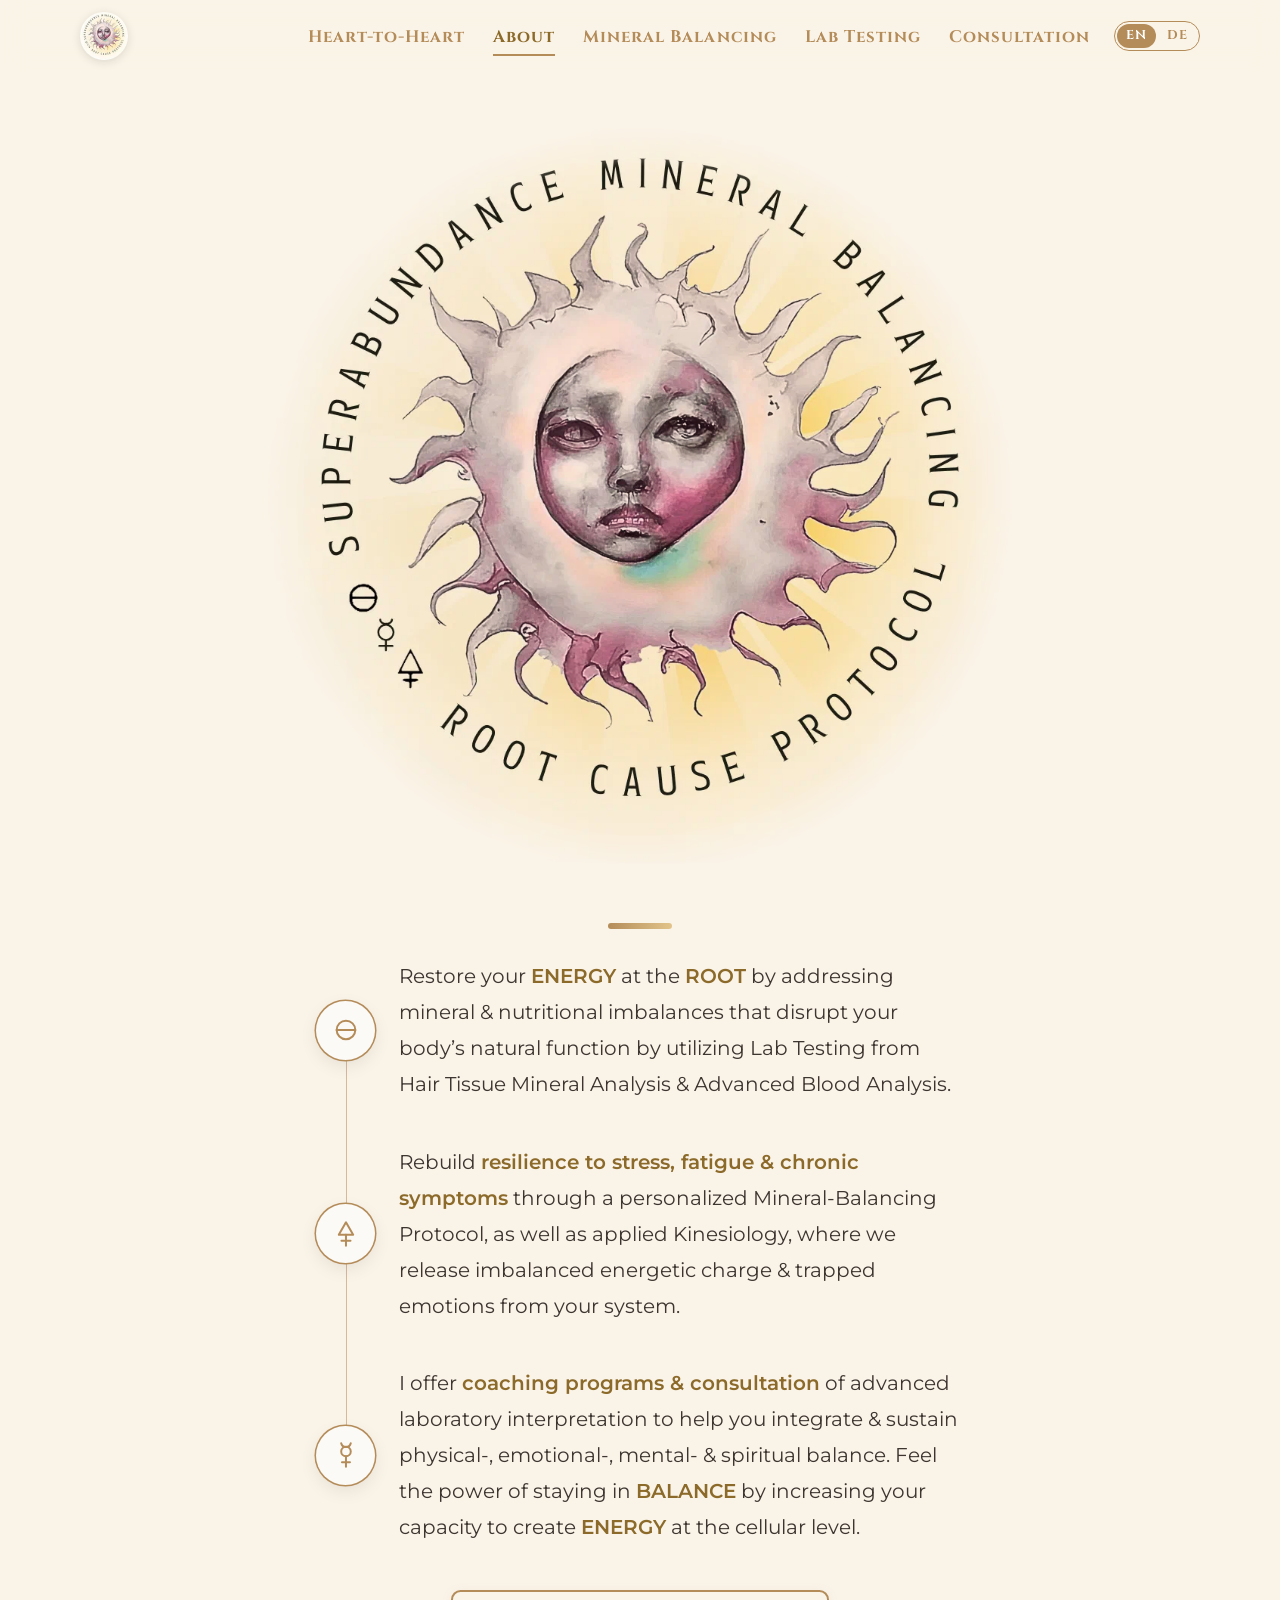
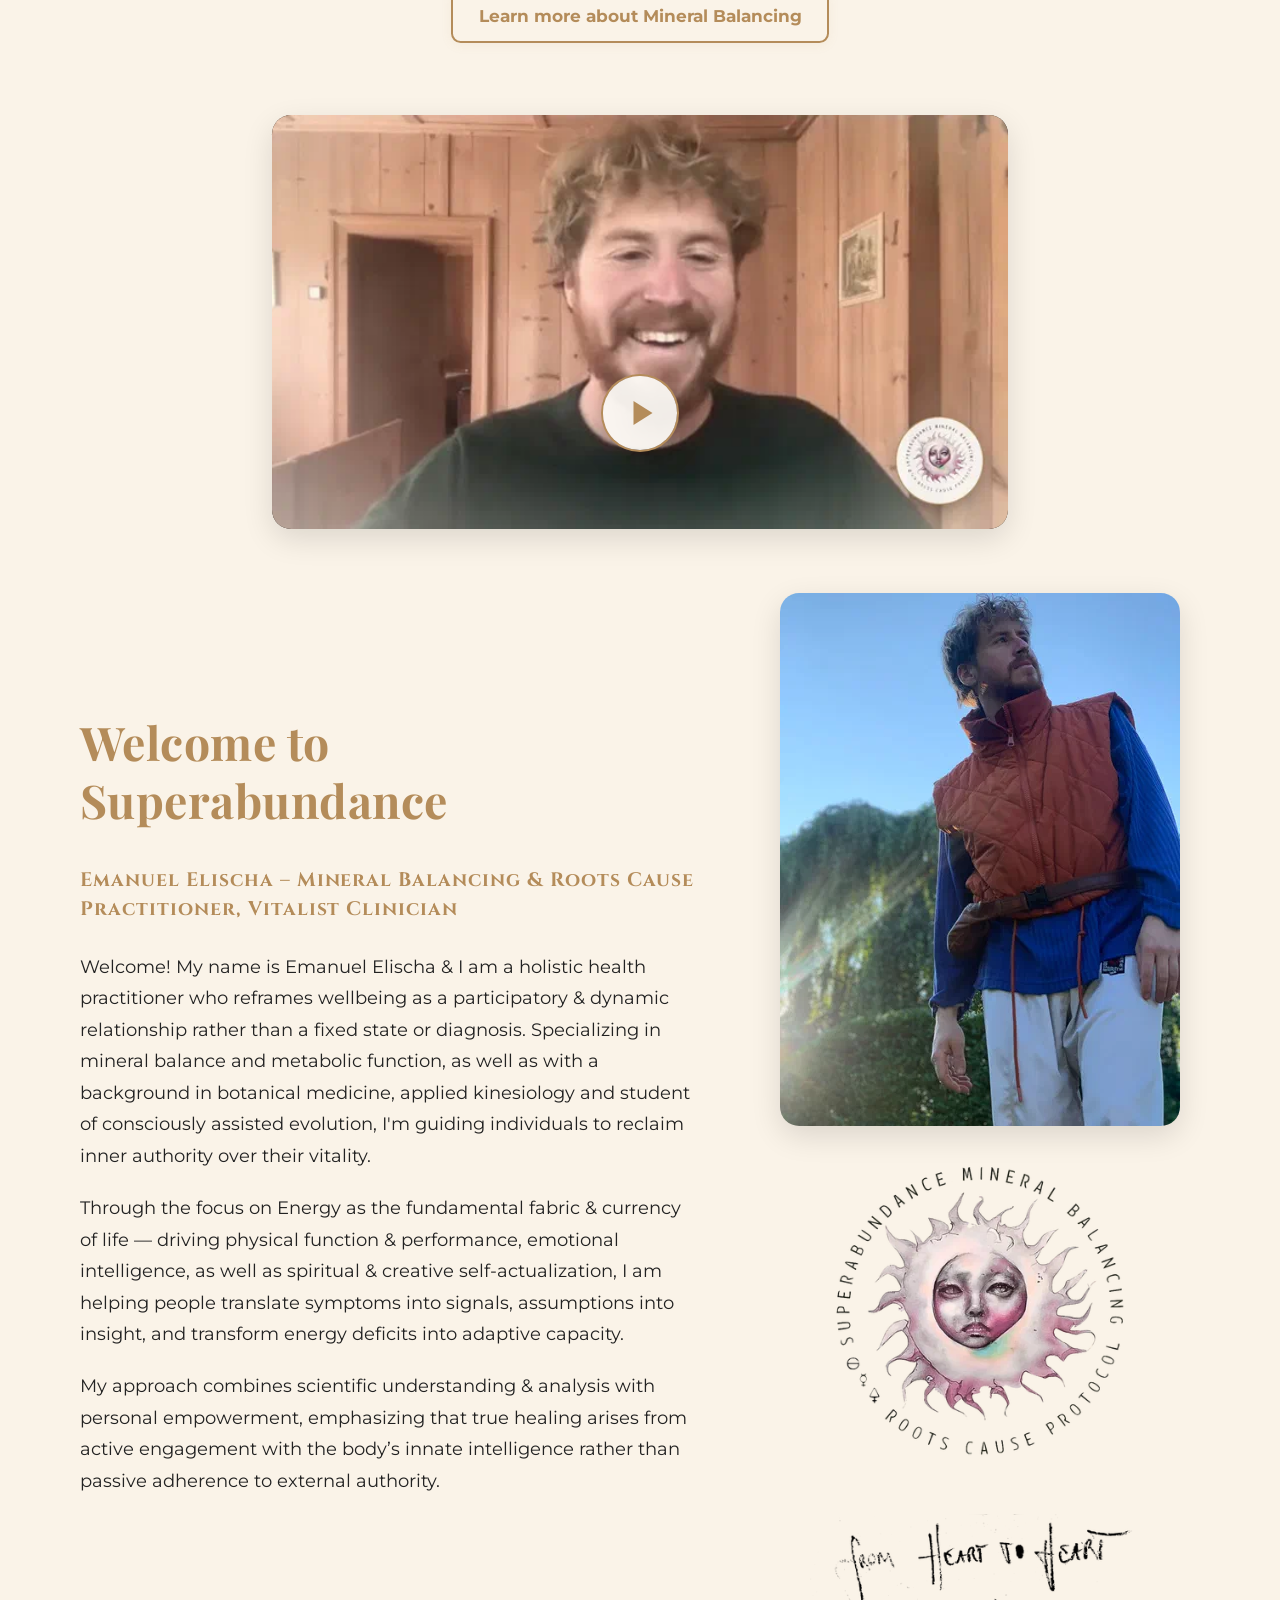
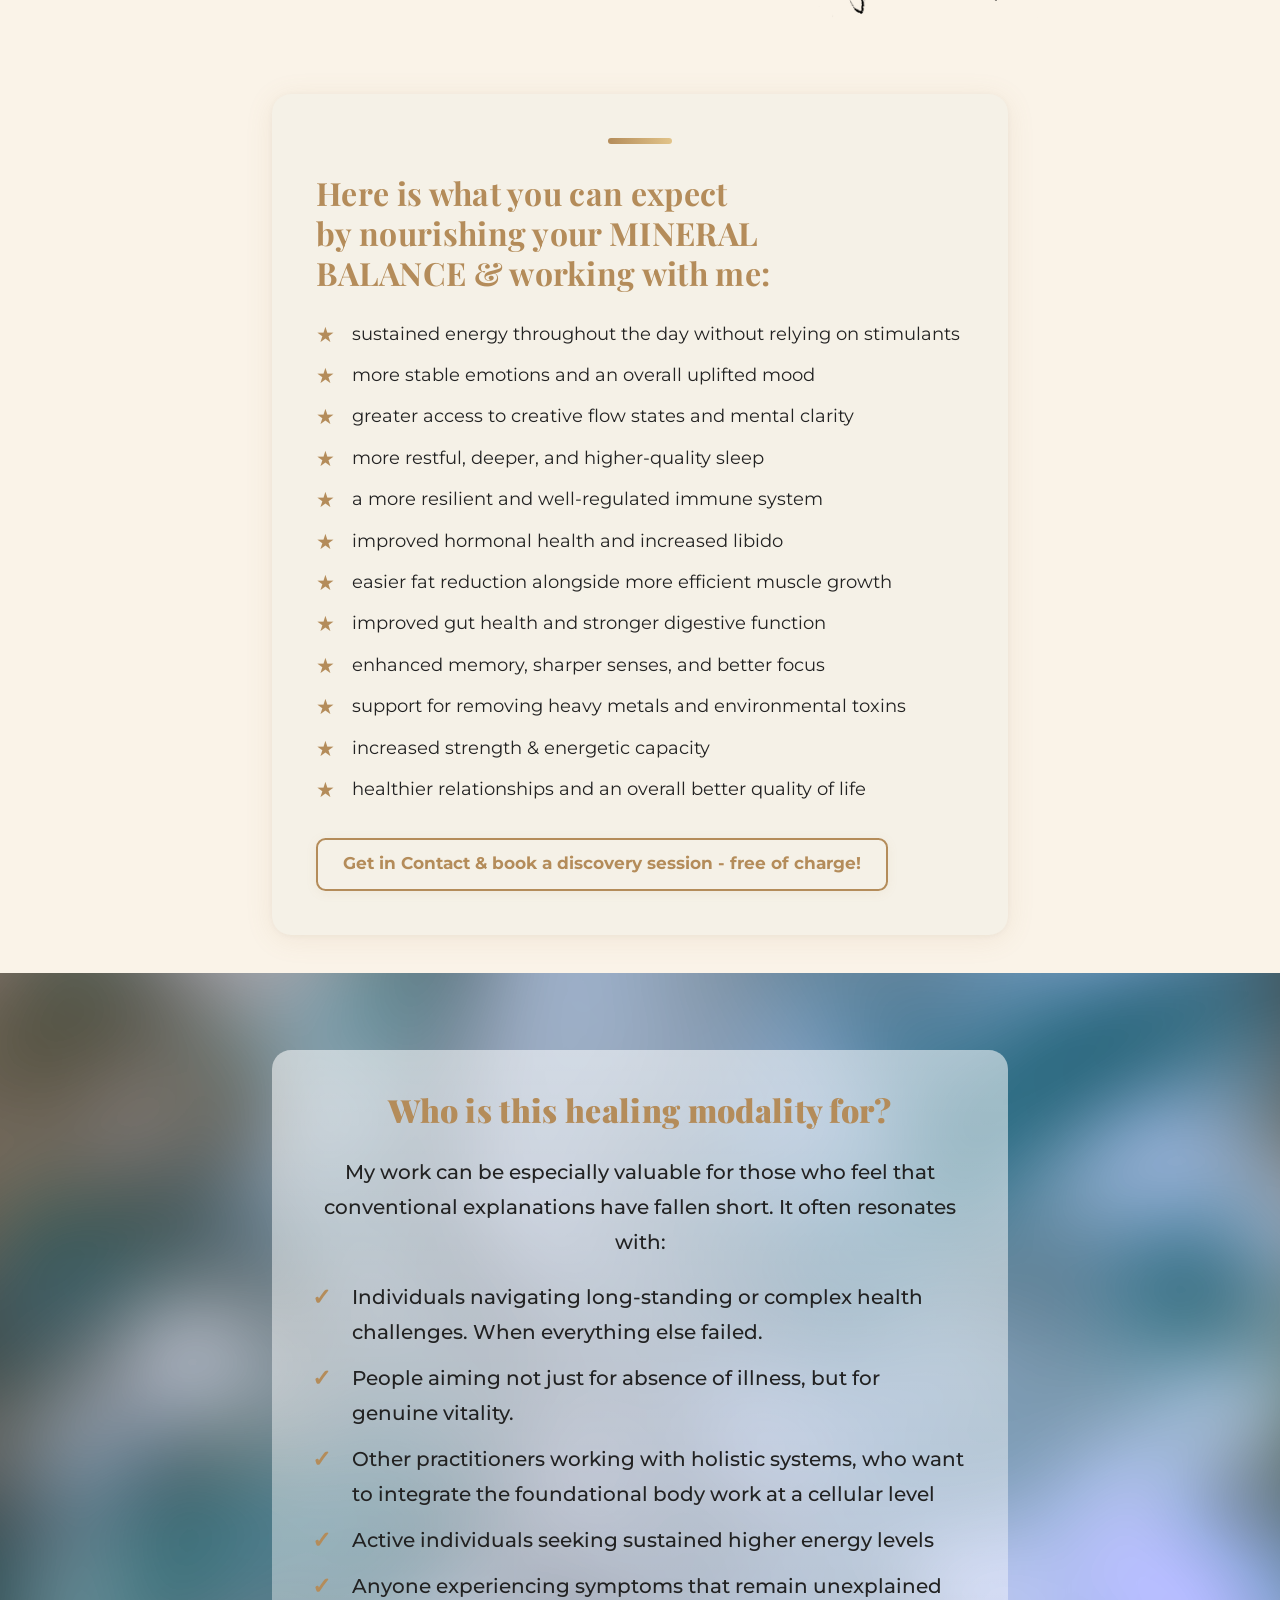
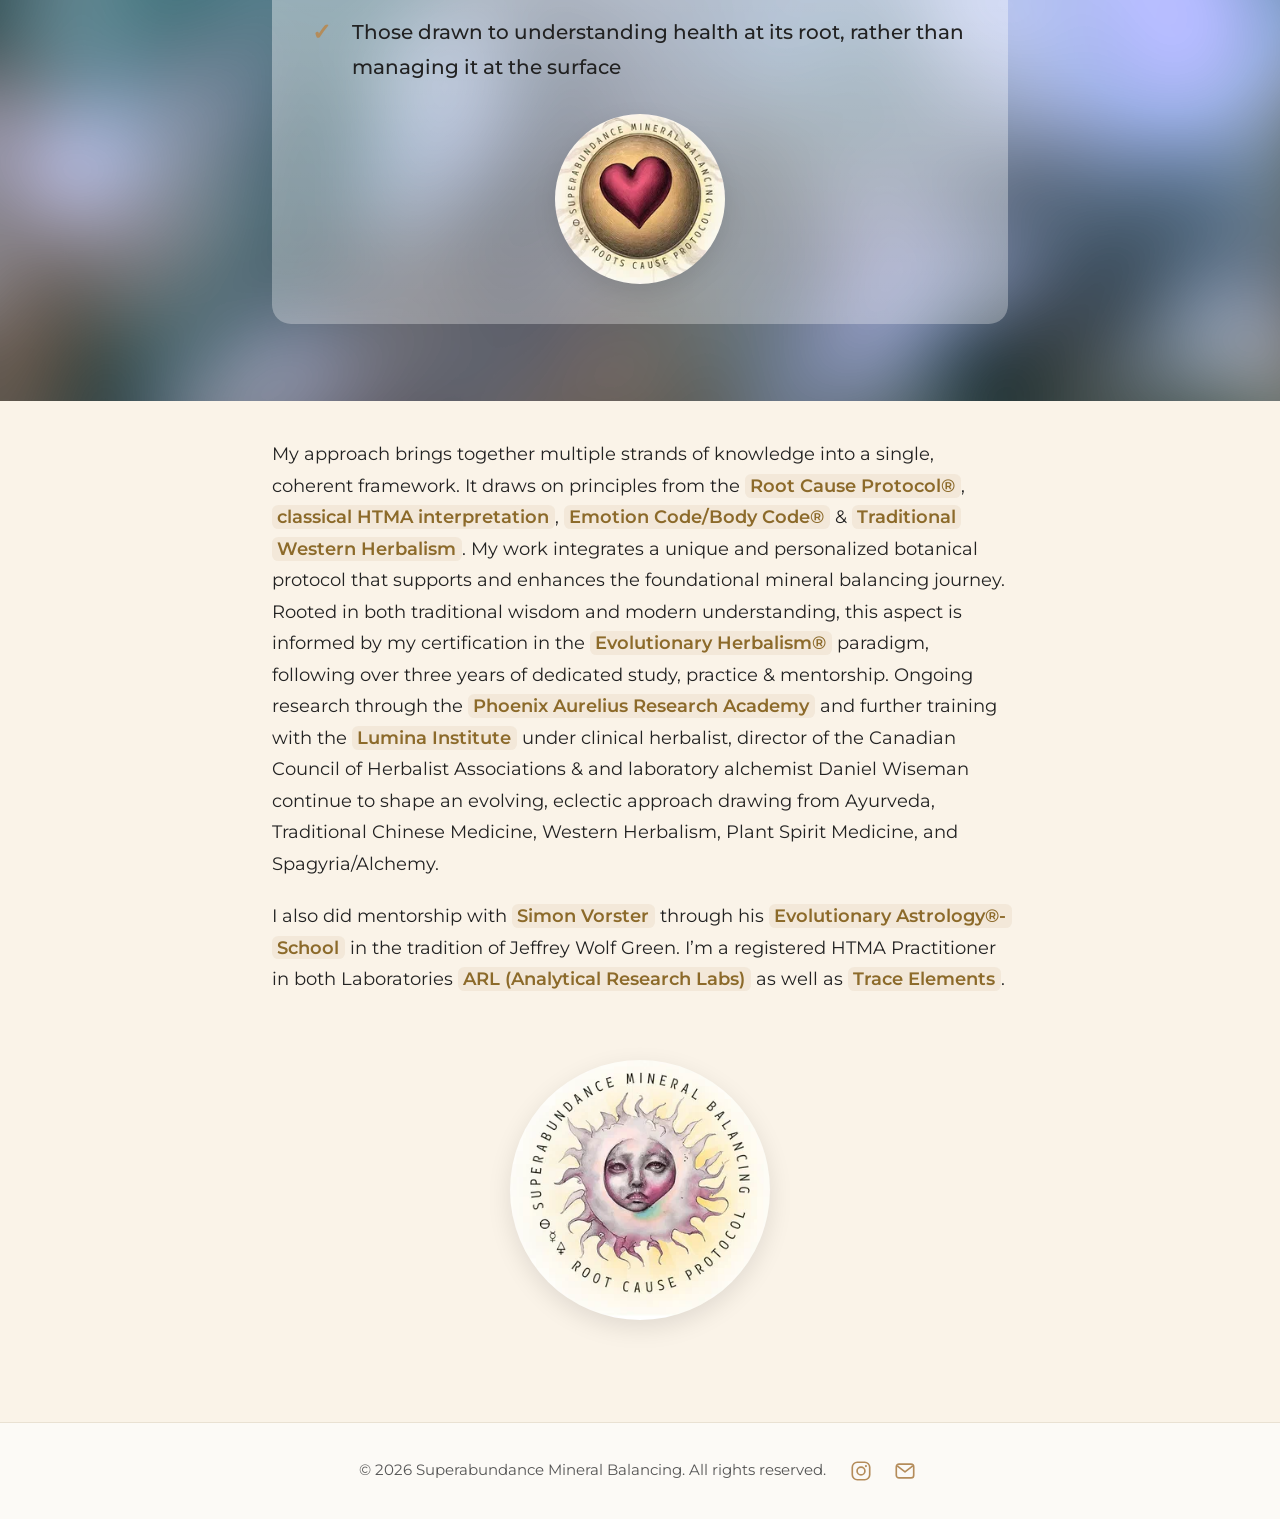
==== commit 537e1cb4: "Publish website – 2026-11-13 14:30" ====
--- a/index.html
+++ b/index.html
@@ -2,5 +2,5 @@
 </a><button class=menu-toggle type=button aria-controls=site-nav aria-expanded=false aria-label=Menu>
 <span></span><span></span><span></span></button><nav class=site-nav id=site-nav><ul><li><a href=/heart-to-heart.html>Heart-to-Heart</a></li><li><a href=/index.html aria-current=page>About</a></li><li><a href=/mineral-balancing.html>Mineral Balancing</a></li><li><a href=/lab-testing.html>Lab Testing</a></li><li><a href=/consultation.html>Consultation</a></li></ul></nav><nav class=lang-switch aria-label=Language><span class="lang-switch__item is-current" aria-current=true>EN</span>
 <a class=lang-switch__item href=/de/index.html hreflang=de-CH lang=de-CH title=Deutsch>DE</a></nav></div></header><main id=main><div class=big-logo><img src=/images/logo_hu_e9c4bedfbd7b5cb6.webp srcset="/images/logo_hu_daeb75fb59a59f2d.webp 500w, /images/logo_hu_e9c4bedfbd7b5cb6.webp 1000w" sizes="(max-width: 600px) 88vw, 1000px" width=1000 height=1000 alt="Superabundance Mineral Balancing Logo" loading=eager decoding=async class=big-logo__img></div><section data-section=0 class="block block--symbols"><div class="container container--narrow"><div class="card card--cream reveal"><span class=accent-bar aria-hidden=true></span><ul class=symbols><li><span class="symbols__icon symbols__icon--svg" aria-hidden=true><svg viewBox="0 0 24 24" focusable="false"><circle cx="12" cy="12" r="7"/><path d="M5 12h14"/></svg></span><div class=symbols__text>Restore your <strong>ENERGY</strong> at the <strong>ROOT</strong> by addressing mineral & nutritional imbalances that disrupt your body’s natural function by utilizing Lab Testing from Hair Tissue Mineral Analysis & Advanced Blood Analysis.</div></li><li><span class="symbols__icon symbols__icon--svg" aria-hidden=true><svg viewBox="0 0 24 24" focusable="false"><path d="M12 3.2 6.6 12.6h10.8z"/><path d="M12 12.6v8.2M8.6 17h6.8"/></svg></span><div class=symbols__text>Rebuild <strong>resilience to stress, fatigue & chronic symptoms</strong> through a personalized Mineral-Balancing Protocol, as well as applied Kinesiology, where we release imbalanced energetic charge & trapped emotions from your system.</div></li><li><span class="symbols__icon symbols__icon--svg" aria-hidden=true><svg viewBox="0 0 24 24" focusable="false"><path d="M8.4 3.2a3.7 3.7.0 007.2.0"/><circle cx="12" cy="9.4" r="3.6"/><path d="M12 13v7.8M9 17.4h6"/></svg></span><div class=symbols__text>I offer <strong>coaching programs & consultation</strong> of advanced laboratory interpretation to help you integrate & sustain physical-, emotional-, mental- & spiritual balance. Feel the power of staying in <mark>BALANCE</mark> by increasing your capacity to create <mark>ENERGY</mark> at the cellular level.</div></li></ul><p class=btn-row><a class=btn href=/mineral-balancing.html>Learn more about Mineral Balancing</a></p></div></div></section><section data-section=1 class="block block--video"><div class="container container--narrow"><div class="video reveal" data-yt=_yF64NBjmhI><button class=video__play type=button aria-label="Play the video: Emanuel Elischa in conversation with The Root Cause Protocol – a student story"><img src=/images/video-rcp-student-story_hu_69161c2878de1433.webp srcset="/images/video-rcp-student-story_hu_a04763334214ba7d.webp 640w, /images/video-rcp-student-story_hu_e2fc610ab029ebe3.webp 960w, /images/video-rcp-student-story_hu_69161c2878de1433.webp 1280w" sizes="(max-width: 700px) 92vw, 620px" width=1280 height=720 alt loading=lazy decoding=async class=video__poster>
-<span class=video__btn aria-hidden=true></span></button></div></div></section><section data-section=2 class="block block--bio"><div class="container bio"><div class="bio__text reveal"><h1 class="heading heading--xl">Welcome to Superabundance Mineral Balancing</h1><p class=eyebrow>Emanuel Elischa – Mineral Balancing & Roots Cause Practitioner, Vitalist Clinician</p><div class=prose><p>Welcome! My name is Emanuel Elischa & I am a holistic health practitioner who reframes wellbeing as a participatory & dynamic relationship rather than a fixed state or diagnosis. Specializing in mineral balance and metabolic function, as well as with a background in botanical medicine, applied kinesiology and student of consciously assisted evolution, I'm guiding individuals to reclaim inner authority over their vitality.</p><p>Through the focus on Energy as the fundamental fabric & currency of life — driving physical function & performance, emotional intelligence, as well as spiritual & creative self-actualization, I am helping people translate symptoms into signals, assumptions into insight, and transform energy deficits into adaptive capacity.</p><p>My approach combines scientific understanding & analysis with personal empowerment, emphasizing that true healing arises from active engagement with the body’s innate intelligence rather than passive adherence to external authority.</p></div></div><div class="bio__images reveal"><img src=/images/bio-picture_hu_fc9cd95ae36ad8bd.webp srcset="/images/bio-picture_hu_140bb33b3e9c72e7.webp 400w, /images/bio-picture_hu_fc9cd95ae36ad8bd.webp 800w" sizes="(max-width: 860px) 80vw, 400px" width=800 height=1067 alt="Emanuel Elischa" loading=lazy decoding=async class=bio__photo><img src=/images/logo-ii_hu_272fe76ad7a1bd4b.webp srcset="/images/logo-ii_hu_db024f4088c78225.webp 400w, /images/logo-ii_hu_272fe76ad7a1bd4b.webp 800w" sizes="(max-width: 860px) 80vw, 400px" width=800 height=800 alt="Logo II" loading=lazy decoding=async class=bio__deco><img src=/images/heart_hu_82060b11c9ac6905.webp srcset="/images/heart_hu_c30ba520bc79b9.webp 400w, /images/heart_hu_82060b11c9ac6905.webp 800w" sizes="(max-width: 860px) 80vw, 400px" width=800 height=244 alt=Heart loading=lazy decoding=async class=bio__deco></div></div></section><section data-section=3 class="block block--list"><div class="container container--narrow"><div class="card card--cream reveal"><span class=accent-bar aria-hidden=true></span><h2 class=heading>Here is what you can expect by nourishing your MINERAL BALANCE & working with me:</h2><ul class="icon-list icon-list--star"><li>sustained energy throughout the day without relying on stimulants</li><li>more stable emotions and an overall uplifted mood</li><li>greater access to creative flow states and mental clarity</li><li>more restful, deeper, and higher-quality sleep</li><li>a more resilient and well-regulated immune system</li><li>improved hormonal health and increased libido</li><li>easier fat reduction alongside more efficient muscle growth</li><li>improved gut health and stronger digestive function</li><li>enhanced memory, sharper senses, and better focus</li><li>support for removing heavy metals and environmental toxins</li><li>increased strength & energetic capacity</li><li>healthier relationships and an overall better quality of life</li></ul><p class=btn-row><a class=btn href=/consultation.html>Get in Contact & book a discovery session - free of charge!</a></p></div></div></section><section data-section=4 class="block banner banner--large banner--soft banner--content"><div class=banner__media data-parallax><img src=/images/colors_hu_4dba9ee9155b356d.webp srcset="/images/colors_hu_c1d6736e28316f07.webp 400w, /images/colors_hu_4dba9ee9155b356d.webp 700w" sizes=100vw width=700 height=700 alt=Colors loading=lazy decoding=async></div><div class="banner__content reveal"><h2 class=heading>Who is this healing modality for?</h2><p>My work can be especially valuable for those who feel that conventional explanations have fallen short. It often resonates with:</p><ul class="icon-list icon-list--check"><li>Individuals navigating long-standing or complex health challenges. When everything else failed.</li><li>People aiming not just for absence of illness, but for genuine vitality.</li><li>Other practitioners working with holistic systems, who want to integrate the foundational body work at a cellular level</li><li>Active individuals seeking sustained higher energy levels</li><li>Anyone experiencing symptoms that remain unexplained</li><li>Those drawn to understanding health at its root, rather than managing it at the surface</li></ul><div class=banner__badge><img src=/images/heart-iii_hu_4d1758b0c8886861.webp srcset="/images/heart-iii_hu_1c39a48fb2732318.webp 200w, /images/heart-iii_hu_4d1758b0c8886861.webp 400w" sizes=180px width=400 height=400 alt="Heart III Logo" loading=lazy decoding=async></div></div></section><section data-section=5 class="block block--text block--plain"><div class="container container--narrow"><div class="prose reveal"><p>My approach brings together multiple strands of knowledge into a single, coherent framework. It draws on principles from the <mark>Root Cause Protocol®</mark>, <mark>classical HTMA interpretation</mark>, <mark>Emotion Code/Body Code®</mark> & <mark>Traditional Western Herbalism</mark>. My work integrates a unique and personalized botanical protocol that supports and enhances the foundational mineral balancing journey. Rooted in both traditional wisdom and modern understanding, this aspect is informed by my certification in the <mark>Evolutionary Herbalism®</mark> paradigm, following over three years of dedicated study, practice & mentorship. Ongoing research through the <mark>Phoenix Aurelius Research Academy</mark> and further training with the <mark>Lumina Institute</mark> under clinical herbalist, director of the Canadian Council of Herbalist Associations & and laboratory alchemist Daniel Wiseman continue to shape an evolving, eclectic approach drawing from Ayurveda, Traditional Chinese Medicine, Western Herbalism, Plant Spirit Medicine, and Spagyria/Alchemy.</p><p>I also did mentorship with <mark>Simon Vorster</mark> through his <mark>Evolutionary Astrology®-School</mark> in the tradition of Jeffrey Wolf Green. I’m a registered HTMA Practitioner in both Laboratories <mark>ARL (Analytical Research Labs)</mark> as well as <mark>Trace Elements</mark>.</p></div></div></section><section data-section=6 class="block block--image"><figure class="figure figure--small figure--round reveal"><img src=/images/logo_hu_629ca933a28e6f5.webp srcset="/images/logo_hu_aba7d4c721381f32.webp 320w, /images/logo_hu_629ca933a28e6f5.webp 640w" sizes="(max-width: 600px) 70vw, 320px" width=640 height=640 alt="Superabundance Mineral Balancing Logo" loading=lazy decoding=async></figure></section></main><footer class=site-footer><div class=site-footer__inner><p class=site-footer__text>© 2026 Superabundance Mineral Balancing. All rights reserved.</p><div class=site-footer__icons><a href=https://www.instagram.com/emanuelelischa/ target=_blank rel=noopener aria-label=Instagram><svg width="22" height="22" viewBox="0 0 24 24" aria-hidden="true"><rect x="2.5" y="2.5" width="19" height="19" rx="5.5" fill="none" stroke="currentColor" stroke-width="1.8"/><circle cx="12" cy="12" r="4.3" fill="none" stroke="currentColor" stroke-width="1.8"/><circle cx="17.4" cy="6.6" r="1.2" fill="currentColor"/></svg>
+<span class=video__btn aria-hidden=true></span></button></div></div></section><section data-section=2 class="block block--bio"><div class="container bio"><div class="bio__text reveal"><h1 class="heading heading--xl">Welcome to Superabundance</h1><p class=eyebrow>Emanuel Elischa – Mineral Balancing & Roots Cause Practitioner, Vitalist Clinician</p><div class=prose><p>Welcome! My name is Emanuel Elischa & I am a holistic health practitioner who reframes wellbeing as a participatory & dynamic relationship rather than a fixed state or diagnosis. Specializing in mineral balance and metabolic function, as well as with a background in botanical medicine, applied kinesiology and student of consciously assisted evolution, I'm guiding individuals to reclaim inner authority over their vitality.</p><p>Through the focus on Energy as the fundamental fabric & currency of life — driving physical function & performance, emotional intelligence, as well as spiritual & creative self-actualization, I am helping people translate symptoms into signals, assumptions into insight, and transform energy deficits into adaptive capacity.</p><p>My approach combines scientific understanding & analysis with personal empowerment, emphasizing that true healing arises from active engagement with the body’s innate intelligence rather than passive adherence to external authority.</p></div></div><div class="bio__images reveal"><img src=/images/bio-picture_hu_fc9cd95ae36ad8bd.webp srcset="/images/bio-picture_hu_140bb33b3e9c72e7.webp 400w, /images/bio-picture_hu_fc9cd95ae36ad8bd.webp 800w" sizes="(max-width: 860px) 80vw, 400px" width=800 height=1067 alt="Emanuel Elischa" loading=lazy decoding=async class=bio__photo><img src=/images/logo-ii_hu_272fe76ad7a1bd4b.webp srcset="/images/logo-ii_hu_db024f4088c78225.webp 400w, /images/logo-ii_hu_272fe76ad7a1bd4b.webp 800w" sizes="(max-width: 860px) 80vw, 400px" width=800 height=800 alt="Logo II" loading=lazy decoding=async class=bio__deco><img src=/images/heart_hu_82060b11c9ac6905.webp srcset="/images/heart_hu_c30ba520bc79b9.webp 400w, /images/heart_hu_82060b11c9ac6905.webp 800w" sizes="(max-width: 860px) 80vw, 400px" width=800 height=244 alt=Heart loading=lazy decoding=async class=bio__deco></div></div></section><section data-section=3 class="block block--list"><div class="container container--narrow"><div class="card card--cream reveal"><span class=accent-bar aria-hidden=true></span><h2 class=heading>Here is what you can expect by nourishing your MINERAL BALANCE & working with me:</h2><ul class="icon-list icon-list--star"><li>sustained energy throughout the day without relying on stimulants</li><li>more stable emotions and an overall uplifted mood</li><li>greater access to creative flow states and mental clarity</li><li>more restful, deeper, and higher-quality sleep</li><li>a more resilient and well-regulated immune system</li><li>improved hormonal health and increased libido</li><li>easier fat reduction alongside more efficient muscle growth</li><li>improved gut health and stronger digestive function</li><li>enhanced memory, sharper senses, and better focus</li><li>support for removing heavy metals and environmental toxins</li><li>increased strength & energetic capacity</li><li>healthier relationships and an overall better quality of life</li></ul><p class=btn-row><a class=btn href=/consultation.html>Get in Contact & book a discovery session - free of charge!</a></p></div></div></section><section data-section=4 class="block banner banner--large banner--soft banner--content"><div class=banner__media data-parallax><img src=/images/colors_hu_4dba9ee9155b356d.webp srcset="/images/colors_hu_c1d6736e28316f07.webp 400w, /images/colors_hu_4dba9ee9155b356d.webp 700w" sizes=100vw width=700 height=700 alt=Colors loading=lazy decoding=async></div><div class="banner__content reveal"><h2 class=heading>Who is this healing modality for?</h2><p>My work can be especially valuable for those who feel that conventional explanations have fallen short. It often resonates with:</p><ul class="icon-list icon-list--check"><li>Individuals navigating long-standing or complex health challenges. When everything else failed.</li><li>People aiming not just for absence of illness, but for genuine vitality.</li><li>Other practitioners working with holistic systems, who want to integrate the foundational body work at a cellular level</li><li>Active individuals seeking sustained higher energy levels</li><li>Anyone experiencing symptoms that remain unexplained</li><li>Those drawn to understanding health at its root, rather than managing it at the surface</li></ul><div class=banner__badge><img src=/images/heart-iii_hu_4d1758b0c8886861.webp srcset="/images/heart-iii_hu_1c39a48fb2732318.webp 200w, /images/heart-iii_hu_4d1758b0c8886861.webp 400w" sizes=180px width=400 height=400 alt="Heart III Logo" loading=lazy decoding=async></div></div></section><section data-section=5 class="block block--text block--plain"><div class="container container--narrow"><div class="prose reveal"><p>My approach brings together multiple strands of knowledge into a single, coherent framework. It draws on principles from the <mark>Root Cause Protocol®</mark>, <mark>classical HTMA interpretation</mark>, <mark>Emotion Code/Body Code®</mark> & <mark>Traditional Western Herbalism</mark>. My work integrates a unique and personalized botanical protocol that supports and enhances the foundational mineral balancing journey. Rooted in both traditional wisdom and modern understanding, this aspect is informed by my certification in the <mark>Evolutionary Herbalism®</mark> paradigm, following over three years of dedicated study, practice & mentorship. Ongoing research through the <mark>Phoenix Aurelius Research Academy</mark> and further training with the <mark>Lumina Institute</mark> under clinical herbalist, director of the Canadian Council of Herbalist Associations & and laboratory alchemist Daniel Wiseman continue to shape an evolving, eclectic approach drawing from Ayurveda, Traditional Chinese Medicine, Western Herbalism, Plant Spirit Medicine, and Spagyria/Alchemy.</p><p>I also did mentorship with <mark>Simon Vorster</mark> through his <mark>Evolutionary Astrology®-School</mark> in the tradition of Jeffrey Wolf Green. I’m a registered HTMA Practitioner in both Laboratories <mark>ARL (Analytical Research Labs)</mark> as well as <mark>Trace Elements</mark>.</p></div></div></section><section data-section=6 class="block block--image"><figure class="figure figure--small figure--round reveal"><img src=/images/logo_hu_629ca933a28e6f5.webp srcset="/images/logo_hu_aba7d4c721381f32.webp 320w, /images/logo_hu_629ca933a28e6f5.webp 640w" sizes="(max-width: 600px) 70vw, 320px" width=640 height=640 alt="Superabundance Mineral Balancing Logo" loading=lazy decoding=async></figure></section></main><footer class=site-footer><div class=site-footer__inner><p class=site-footer__text>© 2026 Superabundance Mineral Balancing. All rights reserved.</p><div class=site-footer__icons><a href=https://www.instagram.com/emanuelelischa/ target=_blank rel=noopener aria-label=Instagram><svg width="22" height="22" viewBox="0 0 24 24" aria-hidden="true"><rect x="2.5" y="2.5" width="19" height="19" rx="5.5" fill="none" stroke="currentColor" stroke-width="1.8"/><circle cx="12" cy="12" r="4.3" fill="none" stroke="currentColor" stroke-width="1.8"/><circle cx="17.4" cy="6.6" r="1.2" fill="currentColor"/></svg>
 </a><a href=mailto:emanuel@mineralbalance.art aria-label=Email><svg width="22" height="22" viewBox="0 0 24 24" aria-hidden="true"><rect x="2.5" y="4.5" width="19" height="15" rx="3" fill="none" stroke="currentColor" stroke-width="1.8"/><path d="M3.5 6.5 12 13l8.5-6.5" fill="none" stroke="currentColor" stroke-width="1.8" stroke-linejoin="round"/></svg></a></div></div><a class=to-top href=#top aria-label="Scroll to top">↑</a></footer><script src=/js/main.5cf2bb1c7fda51e7bdd379d4428d09838d844a2b77fb40c2e12cea33b669aa6e.js integrity="sha256-XPK7HH/aUee903nUQo0Jg42ESit3+0DC4SzqM7Zpqm4=" defer></script></body></html>
